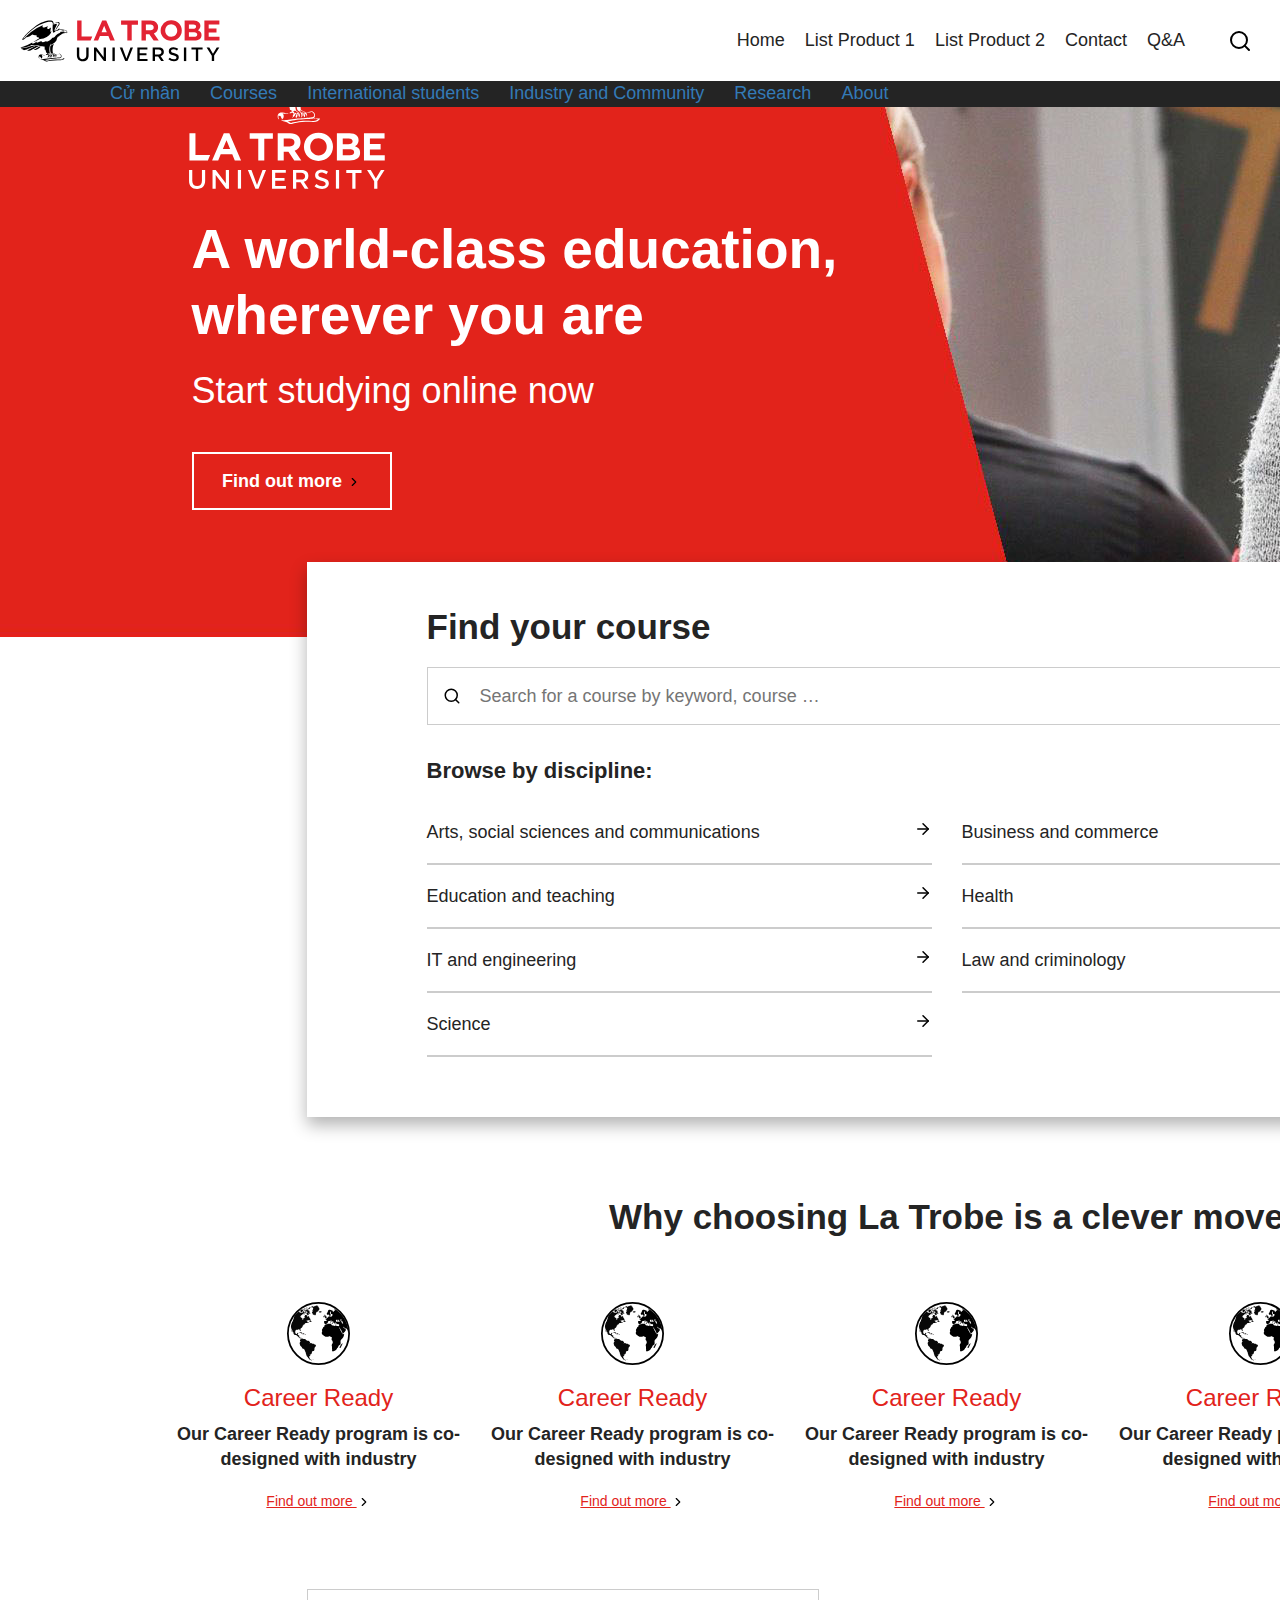
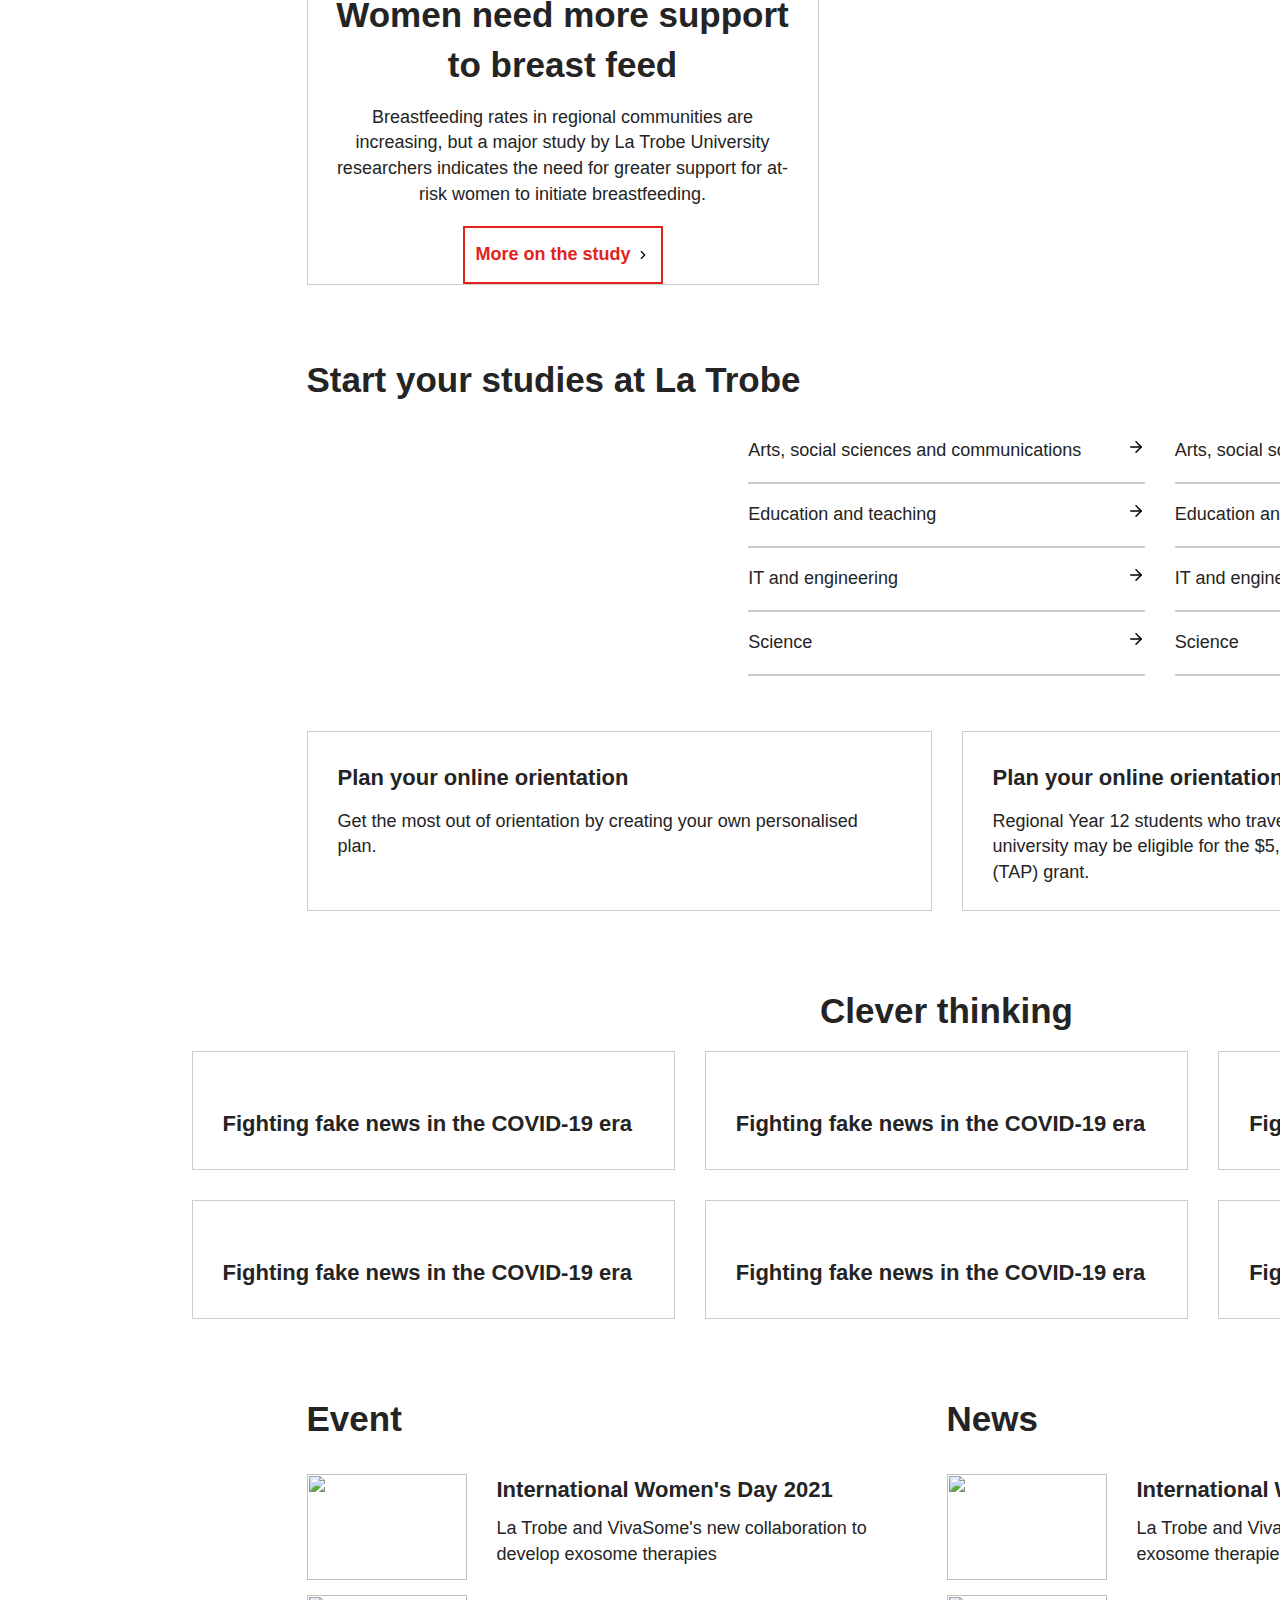
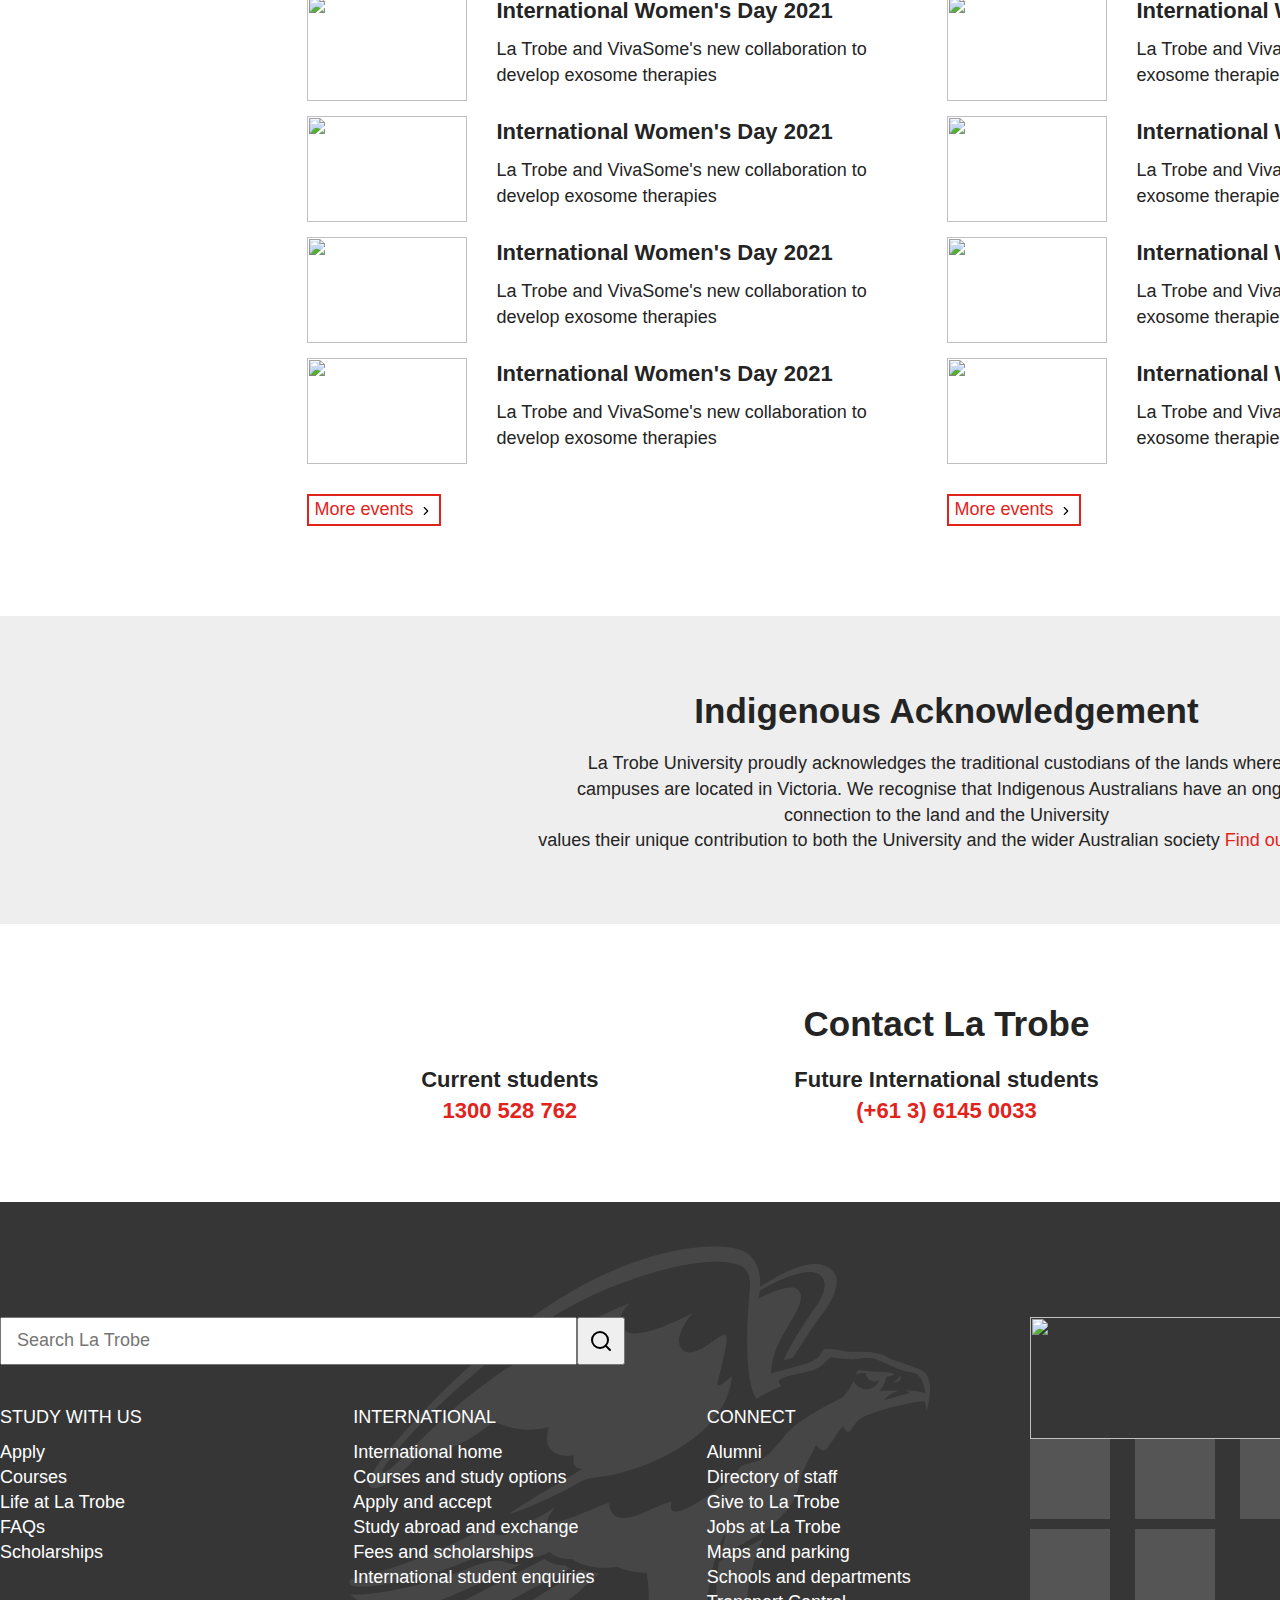
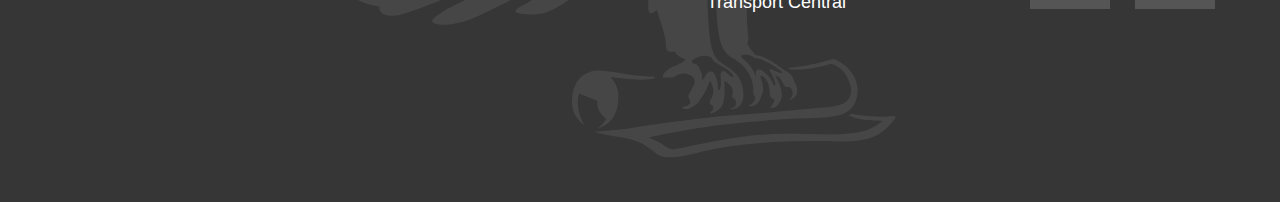
==== html/index.html @ ba343915 "top menu" ====
<!doctype html>
<html class="no-js" lang="">

<head>
  <meta charset="utf-8">
  <meta http-equiv="X-UA-Compatible" content="IE=edge,chrome=1">
  <title></title>
  <meta name="description" content="">
  <meta name="viewport" content="width=device-width, initial-scale=1">
  <link href="https://fonts.googleapis.com/css2?family=Open+Sans:wght@300;400;600;700;800&display=swap"
    rel="stylesheet">
  <link rel="stylesheet" href="https://maxcdn.bootstrapcdn.com/bootstrap/3.4.1/css/bootstrap.min.css">

  <link rel="stylesheet" href="home/home.css">

  <script src="js/vendor/modernizr-2.8.3-respond-1.4.2.min.js"></script>
</head>

<body>
    <header>
        <section id="header">
          <div class="menu-top">
            <div class="wrap-logo-menu-top">
              <img src="imgs/img-logo-top.svg" alt="" width="240" height="81">
            </div>
            
            <div class="wrap-menu-top">
              <ul>
                <li><a href="">Home</a></li>
                <li><a href="">List Product 1</a></li>
                <li><a href="">List Product 2</a></li>
                <li><a href="">Contact</a></li>
                <li><a href="">Q&A</a></li>
              </ul>
  
              <div class="wrap-search-menu-top">
                <Button><img src="imgs/icon-search.svg" alt=""></Button>
              </div>
            </div>
          </div>

          <div class="container-fluid">
            <ul class="menu">
              <li><a href="">Cử nhân</a>
                 <ul class="sub">
                  <li><a href="">Chương trình</a>
                    <ul class="sub" style="display: block;">
                      <li style="float: initial;"><a href="">Post1</a></li>
                      <li style="float: initial;"><a href="">Post2</a></li>
                      <li style="float: initial;"><a href="">Post3</a></li>
                    </ul>
                  </li>
                  <li><a href="">Nguyên cứu</a>
                    <ul class="sub" style="display: block;">
                      <li style="float: initial;"><a href="">Post1</a></li>
                      <li style="float: initial;"><a href="">Post2</a></li>
                      <li style="float: initial;"><a href="">Post3</a></li>
                    </ul>

                  </li>
                  <li><a href="">Cơ sở vật chất</a>
                    <ul class="sub" style="display: block;">
                      <li style="float: initial;"><a href="">Post1</a></li>
                      <li style="float: initial;"><a href="">Post2</a></li>
                      <li style="float: initial;"><a href="">Post3</a></li>
                    </ul>
                  </li>
                  <li><a href="">Học bổng LA TROBE</a>
                    <ul class="sub" style="display: block;">
                      <li style="float: initial;"><a href="">Post1</a></li>
                      <li style="float: initial;"><a href="">Post2</a></li>
                      <li style="float: initial;"><a href="">Post3</a></li>
                    </ul>
                  </li>
                </ul> 
               
              </li>
              <li><a href="">Courses</a></li>
              <li><a href="">International students</a></li>
              <li><a href="">Industry and Community</a></li>
              <li><a href="">Research</a></li>
              <li><a href="">About</a></li>
            </ul>
          </div>
        </section>
        
    </header>

    <div id="main">
        <section id="banner-home">
          <div class="wrap-banner">
            <img src="imgs/img-banner.jpg" alt="">

            <div class="wrap-content-banner">

              <div class="icon">
                <img src="imgs/icon-logo.svg" alt="" width="250" height="186">
              </div>

              <div class="text-big">
                  A world-class education, <br>wherever you are
              </div>

              <div class="text-small">
                  Start studying online now
              </div>
              <div class="button-common button-banner">
                <button>Find out more <img src="imgs/icon-chevron-right.svg" alt="" width="14" height="14"></button>
              </div>

            </div>
          </div>
        </section>

        <section id="find">
          <div class="wrap-find">
            <div class="content-find">
              <div class="title-common">
                Find your course
              </div>
              
              <div class="wrap-search-find">
                <div class="icon-search-find">
                  <img src="imgs/icon-search.svg" alt="" width="18" height="18">
                </div>
              
                <div class="text-search-find">
                  <input type="text" placeholder="Search for a course by keyword, course …">
                </div>
              
                <div class="button-search-find">
                  <button>Search</button>
                </div>

              </div>
            </div>
            
            <div class="wrap-browse">
              <div class="title-browse title-grid-post-common">Browse by discipline:</div>
              <div class="list-left-browse">
                <ul class="wrap-list-left">
                  <li><a href="" class="description-grid-post-common">Arts, social sciences and communications <img src="imgs/icon-arrow-right.svg" alt="" width="18" height="18"></a></li>
                  <li><a href="" class="description-grid-post-common">Education and teaching <img src="imgs/icon-arrow-right.svg" alt="" width="18" height="18"></a></li>
                  <li><a href="" class="description-grid-post-common">IT and engineering <img src="imgs/icon-arrow-right.svg" alt="" width="18" height="18"></a></li>
                  <li><a href="" class="description-grid-post-common">Science <img src="imgs/icon-arrow-right.svg" alt="" width="18" height="18"></a></li>
                </ul>
              </div>

              <div class="list-right-browse">
                <ul class="wrap-list-right">
                  <li><a href="" class="description-grid-post-common">Business and commerce <img src="imgs/icon-arrow-right.svg" alt="" width="18" height="18"></a></li>
                  <li><a href="" class="description-grid-post-common">Health <img src="imgs/icon-arrow-right.svg" alt="" width="18" height="18"></a></li>
                  <li><a href="" class="description-grid-post-common">Law and criminology <img src="imgs/icon-arrow-right.svg" alt="" width="18" height="18"></a></li>
                </ul>
              </div>
            </div>
          </div>
        </section>

        <section id="partner">
          <div class="title-common title-partner">
              Why choosing La Trobe is a clever move
          </div>

          <div class="content-partner">
            <ul class="wrap-partner">
              <li>
                <div class="item-logo-partner">
                  <img src="imgs/img-logo-partner.svg" alt="">
                </div>

                <div class="item-title-partner">
                   <h3>Career Ready</h3>
                </div>

                <div class="item-discription-partner ">
                  Our Career Ready program is co-designed with industry
                </div>

                <div class="item-find-more-partner">
                  <a href="">Find out more <img src="imgs/icon-chevron-right.svg" alt="" width="14" height="14"></a> 
                </div>
              </li>

              <li>
                <div class="item-logo-partner">
                  <img src="imgs/img-logo-partner.svg" alt="">
                </div>

                <div class="item-title-partner">
                   <h3>Career Ready</h3>
                </div>

                <div class="item-discription-partner">
                  Our Career Ready program is co-designed with industry
                </div>

                <div class="item-find-more-partner">
                  <a href="">Find out more <img src="imgs/icon-chevron-right.svg" alt="" width="14" height="14"></a> 
                </div>
              </li>

              <li>
                <div class="item-logo-partner">
                  <img src="imgs/img-logo-partner.svg" alt="">
                </div>

                <div class="item-title-partner">
                   <h3>Career Ready</h3>
                </div>

                <div class="item-discription-partner">
                  Our Career Ready program is co-designed with industry
                </div>

                <div class="item-find-more-partner">
                  <a href="">Find out more <img src="imgs/icon-chevron-right.svg" alt="" width="14" height="14"></a> 
                </div>
              </li>

              <li>
                <div class="item-logo-partner">
                  <img src="imgs/img-logo-partner.svg" alt="">
                </div>

                <div class="item-title-partner">
                   <h3>Career Ready</h3>
                </div>

                <div class="item-discription-partner">
                  Our Career Ready program is co-designed with industry
                </div>

                <div class="item-find-more-partner">
                  <a href="">Find out more <img src="imgs/icon-chevron-right.svg" alt="" width="14" height="14"></a> 
                </div>
              </li>

              <li>
                <div class="item-logo-partner">
                  <img src="imgs/img-logo-partner.svg" alt="">
                </div>

                <div class="item-title-partner">
                   <h3>Career Ready</h3>
                </div>

                <div class="item-discription-partner">
                  Our Career Ready program is co-designed with industry
                </div>

                <div class="item-find-more-partner">
                  <a href="">Find out more <img src="imgs/icon-chevron-right.svg" alt="" width="14" height="14"></a> 
                </div>
              </li>
            </ul>
          </div>
        </section>

        <section id="women">
          <div class="wrap-women">

            <div class="wrap-left-women">
                <div class="content-women">
                  <div class="title-common title-women">Women need more support to breast feed</div>
                  <div class="description-women">
                    Breastfeeding rates in regional communities are increasing, but a major study by La Trobe University researchers
                    indicates the need for greater support for at-risk women to initiate breastfeeding.
                  </div>
                  <div class="button-common more-women">
                    <button>More on the study <img src="imgs/icon-chevron-right.svg" alt="" width="14" height="14"></button>
                  </div>
                </div>
            </div>

           
            <div class="wrap-right-women">
              <img src="imgs/img-medium.jpg" alt="">
            </div>
          </div>
        </section>

        <section id="start">
          <div class="top-start">
            <div class="title-common">Start your studies at La Trobe</div>
            <ul class="wrap-start">
              <li class="item-start">
                <div class="wrap-left-start">
                  <img src="imgs/img-460.jpg" alt="">
                </div>
              </li>
              <li class="item-start">

                <ul class="wrap-list-left">
                  <li><a href="" class="description-grid-post-common">Arts, social sciences and communications <img src="imgs/icon-arrow-right.svg" alt="" width="18" height="18"></a></li>
                  <li><a href="" class="description-grid-post-common">Education and teaching <img src="imgs/icon-arrow-right.svg" alt="" width="18" height="18"></a></li>
                  <li><a href="" class="description-grid-post-common">IT and engineering <img src="imgs/icon-arrow-right.svg" alt="" width="18" height="18"></a></li>
                  <li><a href="" class="description-grid-post-common">Science <img src="imgs/icon-arrow-right.svg" alt="" width="18" height="18"></a></li>
                </ul>
                  
              </li>
              <li class="item-start">
                <ul class="wrap-list-right">
                  <li><a href="" class="description-grid-post-common">Arts, social sciences and communications <img src="imgs/icon-arrow-right.svg" alt="" width="18" height="18"></a></li>
                  <li><a href="" class="description-grid-post-common">Education and teaching <img src="imgs/icon-arrow-right.svg" alt="" width="18" height="18"></a></li>
                  <li><a href="" class="description-grid-post-common">IT and engineering <img src="imgs/icon-arrow-right.svg" alt="" width="18" height="18"></a></li>
                  <li><a href="" class="description-grid-post-common">Science <img src="imgs/icon-arrow-right.svg" alt="" width="18" height="18"></a></li>
                </ul>
              </li>
            </ul>
          </div>

          <div class="bottom-start">
            <div class="wrap-item-left-start">
              <a href="">
                <div class="img-left-bottom-start">
                  <img src="imgs/img-preview.jpg" alt="">
                </div>

                <div class="content-item-bottom-start">
                  <div class="title-grid-post-common title-item-bottom-start">
                    Plan your online orientation
                  </div>
  
                  <div class="description-grid-post-common">
                    Get the most out of orientation by creating your own personalised plan.
                  </div>
                </div>
              </a>
            </div>

            <div class="wrap-item-right-start">
              <a href="">
                <div class="img-left-bottom-start">
                  <img src="imgs/img-preview.jpg" alt="">
                </div>

                <div class="content-item-bottom-start">
                  <div class="title-grid-post-common title-item-bottom-start">
                    Plan your online orientation
                  </div>
  
                  <div class="description-grid-post-common">
                    Regional Year 12 students who travel more than 90 minutes to get to university may be eligible for the $5,000 Tertiary Access Payment (TAP) grant.
                  </div>
                </div>
              </a>
            </div>
          </div>
        </section>

        <section id="clever">
          <div class="title-common title-clever">Clever thinking</div>
          <div class="wrap-list-clever">
            <ul class="row wrap-clever">
              <div class="col-md-4 item-clever">
                <a href="">
                  <div class="wrap-item-clever">
                    <div class="item-image-clever">
                      <img src="imgs/img-clever.jpg" alt="">
                    </div>
                    <div class="title-grid-post-common item-title-clever">Fighting fake news in the COVID-19 era</div>
                  </div>
                </a>
              </div>
  
              <div class="col-md-4 item-clever">
                <a href="">
                  <div class="wrap-item-clever">
                    <div class="item-image-clever">
                      <img src="imgs/img-clever.jpg" alt="">
                    </div>
                    <div class="title-grid-post-common item-title-clever">Fighting fake news in the COVID-19 era</div>
                  </div>
                </a>
              </div>    
  
              <div class="col-md-4 item-clever">
                <a href="">
                  <div class="wrap-item-clever">
                    <div class="item-image-clever">
                      <img src="imgs/img-clever.jpg" alt="">
                    </div>
                    <div class="title-grid-post-common item-title-clever">Fighting fake news in the COVID-19 era</div>
                  </div>
                </a>
              </div>

              <div class="col-md-4 item-clever">
                <a href="">
                  <div class="wrap-item-clever">
                    <div class="item-image-clever">
                      <img src="imgs/img-clever.jpg" alt="">
                    </div>
                    <div class="title-grid-post-common item-title-clever">Fighting fake news in the COVID-19 era</div>
                  </div>
                </a>
              </div>    

              <div class="col-md-4 item-clever">
                <a href="">
                  <div class="wrap-item-clever">
                    <div class="item-image-clever">
                      <img src="imgs/img-clever.jpg" alt="">
                    </div>
                    <div class="title-grid-post-common item-title-clever">Fighting fake news in the COVID-19 era</div>
                  </div>
                </a>
              </div>    

              <div class="col-md-4 item-clever">
                <a href="">
                  <div class="wrap-item-clever">
                    <div class="item-image-clever">
                      <img src="imgs/img-clever.jpg" alt="">
                    </div>
                    <div class="title-grid-post-common item-title-clever">Fighting fake news in the COVID-19 era</div>
                  </div>
                </a>
              </div>    
            </ul>
          </div>
        </section>

        <section id="event">
          <div class="event">
            <div class="title-event title-common">Event</div>
            <ul class="wrap-list-event">
              <li>
                <div class="item-img-event">
                  <img src="imgs/img-event.jpg" alt="" width="160" height="106">
                </div>

                <div class="item-content-event">
                  <div class="item-title-event title-grid-post-common"><a href="">International Women's Day 2021</a></div>
                  <div class="item-description-event description-grid-post-common">La Trobe and VivaSome's new collaboration to develop exosome therapies</div>
                </div>
              </li>

              <li>
                <div class="item-img-event">
                  <img src="imgs/img-event.jpg" alt="" width="160" height="106">
                </div>

                <div class="item-content-event">
                  <div class="item-title-event title-grid-post-common"><a href="">International Women's Day 2021</a></div>
                  <div class="item-description-event description-grid-post-common">La Trobe and VivaSome's new collaboration to develop exosome therapies</div>
                </div>
              </li>

              <li>
                <div class="item-img-event">
                  <img src="imgs/img-event.jpg" alt="" width="160" height="106">
                </div>

                <div class="item-content-event">
                  <div class="item-title-event title-grid-post-common"><a href="">International Women's Day 2021</a></div>
                  <div class="item-description-event description-grid-post-common">La Trobe and VivaSome's new collaboration to develop exosome therapies</div>
                </div>
              </li>

              <li>
                <div class="item-img-event">
                  <img src="imgs/img-event.jpg" alt="" width="160" height="106">
                </div>

                <div class="item-content-event">
                  <div class="item-title-event title-grid-post-common"><a href="">International Women's Day 2021</a></div>
                  <div class="item-description-event description-grid-post-common">La Trobe and VivaSome's new collaboration to develop exosome therapies</div>
                </div>
              </li>

              <li>
                <div class="item-img-event">
                  <img src="imgs/img-event.jpg" alt="" width="160" height="106">
                </div>

                <div class="item-content-event">
                  <div class="item-title-event title-grid-post-common"><a href="">International Women's Day 2021</a></div>
                  <div class="item-description-event description-grid-post-common">La Trobe and VivaSome's new collaboration to develop exosome therapies</div>
                </div>
              </li>
              

              <li>
                <div class="wrap-button-event">
                  <button>More events <img src="imgs/icon-chevron-right.svg" alt="" width="14" height="14"></button>
                </div>
              </li>

            </ul>
          </div>

          <div class="new">
            <div class="title-event title-common">News</div>
            <ul class="wrap-list-event">
              <li>
                <div class="item-img-event">
                  <img src="imgs/img-event.jpg" alt="" width="160" height="106">
                </div>

                <div class="item-content-event">
                  <div class="item-title-event title-grid-post-common"><a href="">International Women's Day 2021</a></div>
                  <div class="item-description-event description-grid-post-common">La Trobe and VivaSome's new collaboration to develop exosome therapies</div>
                </div>
              </li>

              <li>
                <div class="item-img-event">
                  <img src="imgs/img-event.jpg" alt="" width="160" height="106">
                </div>

                <div class="item-content-event">
                  <div class="item-title-event title-grid-post-common"><a href="">International Women's Day 2021</a></div>
                  <div class="item-description-event description-grid-post-common">La Trobe and VivaSome's new collaboration to develop exosome therapies</div>
                </div>
              </li>

              <li>
                <div class="item-img-event">
                  <img src="imgs/img-event.jpg" alt="" width="160" height="106">
                </div>

                <div class="item-content-event">
                  <div class="item-title-event title-grid-post-common"><a href="">International Women's Day 2021</a></div>
                  <div class="item-description-event description-grid-post-common">La Trobe and VivaSome's new collaboration to develop exosome therapies</div>
                </div>
              </li>

              <li>
                <div class="item-img-event">
                  <img src="imgs/img-event.jpg" alt="" width="160" height="106">
                </div>

                <div class="item-content-event">
                  <div class="item-title-event title-grid-post-common"><a href="">International Women's Day 2021</a></div>
                  <div class="item-description-event description-grid-post-common">La Trobe and VivaSome's new collaboration to develop exosome therapies</div>
                </div>
              </li>

              <li>
                <div class="item-img-event">
                  <img src="imgs/img-event.jpg" alt="" width="160" height="106">
                </div>

                <div class="item-content-event">
                  <div class="item-title-event title-grid-post-common"><a href="">International Women's Day 2021</a></div>
                  <div class="item-description-event description-grid-post-common">La Trobe and VivaSome's new collaboration to develop exosome therapies</div>
                </div>
              </li>
              

              <li>
                <div class="wrap-button-event">
                  <button>More events <img src="imgs/icon-chevron-right.svg" alt="" width="14" height="14"></button>
                </div>
              </li>
            </ul>
          </div>
        </section>

        <section id="indigenous">
          <div class="wrap-indigenous">
            <div class="title-indigenous title-common">Indigenous Acknowledgement</div>
            <div class="description-indigenous description-grid-post-common ">La Trobe University proudly acknowledges the traditional custodians of the lands where its <br> campuses are located in Victoria. 
              We recognise that Indigenous Australians have an ongoing <br> connection to the land and the University <br> values their unique contribution to both the University and the wider Australian society
              <a href="">Find out more <img src="imgs/icon-chevron-right.svg" alt="" width="14" height="14"></a>
            </div>
          </div>
        </section>

        <section id="contact">
          <div class="wrap-contact">
            <div class="title-contact title-common">Contact La Trobe</div>
            <div class="row wrap-number-contact">
              <div class="col-md-4 item-wrap-number-contact">
                <div class="wrap-item-number-contact">
                  <div class="item-title-number-contact title-grid-post-common">Current students</div>
                  <div class="item-number-number-contact title-grid-post-common">1300 528 762</div>
                </div>
              </div>

              <div class="col-md-4 item-wrap-number-contact">
                <div class="wrap-item-number-contact">
                  <div class="item-title-number-contact title-grid-post-common">Future International students</div>
                  <div class="item-number-number-contact title-grid-post-common">(+61 3) 6145 0033</div>
                </div>
              </div>

              <div class="col-md-4 item-wrap-number-contact">
                <div class="wrap-item-number-contact">
                  <div class="item-title-number-contact title-grid-post-common">Future students</div>
                  <div class="item-number-number-contact title-grid-post-common">1300 135 045</div>
                </div>
              </div>
            </div>
          </div>
        </section>
    </div>

    <footer>
      <div class="bg-footer">
        <img src="imgs/img-eagle-footer.svg" alt="">
      </div>
      <div class="wrap-footer">
        <div class="wrap-left-footer">
          <div class="content-search-footer">
            <input type="text" placeholder="Search La Trobe">
            <button><img src="imgs/icon-search.svg" alt=""></button>
          </div>
          <div class="wrap-info-footer">
            <div class="row">
              <div class="col-md-4">
                <div class="title-footer">STUDY WITH US</div>
                Apply<br>
                Courses<br>
                Life at La Trobe<br>
                FAQs<br>
                Scholarships<br>
                
              </div>
              <div class="col-md-4">
                <div class="title-footer">INTERNATIONAL</div>
                International home<br>
                Courses and study options<br>
                Apply and accept<br>
                Study abroad and exchange<br>
                Fees and scholarships<br>
                International student enquiries<br>
              </div>
              <div class="col-md-4">
                <div class="title-footer">CONNECT</div>
                Alumni<br>
                Directory of staff<br>
                Give to La Trobe<br>
                Jobs at La Trobe<br>
                Maps and parking<br>
                Schools and departments<br>
                Transport Central<br>
              </div>
            </div>
          </div>
        </div>
        <div class="wrap-right-footer row">
          <div class="col-md-12">
            <div class="wrap-logo-footer">
              <img src="imgs/logo-white-footer.svg" alt="" width="361" height="122">
            </div>
            <div class="list-socialnetwork-footer">

              <div class="item-socilnetwork">
                <div class="wrap-img-footer">
                  <a href=""><img src="imgs/icon-facebook.png" alt=""></a>
                </div>
              </div>
              <div class="item-socilnetwork">
                <div class="wrap-img-footer">
                  <a href=""><img src="imgs/icon-instagram.png" alt=""></a>
                </div>
              </div>
              <div class="item-socilnetwork">
                <div class="wrap-img-footer">
                  <a href=""><img src="imgs/icon-twitter.png" alt=""></a>
                </div>
              </div>
              <div class="item-socilnetwork">
                <div class="wrap-img-footer">
                  <a href=""><img src="imgs/icon-facebook.png" alt=""></a>
                </div>
              </div>
              <div class="item-socilnetwork">
                <div class="wrap-img-footer">
                  <a href=""><img src="imgs/icon-instagram.png" alt=""></a>
                </div>
              </div>
              <div class="item-socilnetwork">
                <div class="wrap-img-footer">
                  <a href=""><img src="imgs/icon-twitter.png" alt=""></a>
                </div>
              </div>
               
            </div>
          </div>
        </div>
      </div>
    </footer>
    <script src="https://ajax.googleapis.com/ajax/libs/jquery/3.5.1/jquery.min.js"></script>
    <script src="https://maxcdn.bootstrapcdn.com/bootstrap/3.4.1/js/bootstrap.min.js"></script>
</body>

</html>
---- html/home/home.css ----
ul, li, a {
    padding: 0;
    margin: 0;
}

body {
    color: #242424;
    font-size: 18px;
}

.title-common {
    font-size: 35px;
    color: rgb(36, 36, 36);
    font-weight: bold;
    padding-bottom: 15px;
}

.button-common button {
    width: 200px;
    height: 58px;
    font-size: 18px;
    background: transparent;
    font-weight: 600;
}

.title-grid-post-common {
    font-size: 22px;
    color: rgb(36, 36, 36);
    font-weight: 600;
}

.description-grid-post-common {
    color: rgb(36, 36, 36);
    text-decoration: none;
}
/* ========== Header ========== */
#header {
    background-color: #242424;
    position: fixed;
    top: 0;
    z-index: 1;
    width: 100%;
}

.menu-top {
    background-color: #fff;
    display: flex;
    align-items: center;
	justify-content: space-between;
}

.wrap-menu-top {
    display: flex;
}

.wrap-menu-top ul{
    display: flex;
    align-items: center;
}

.wrap-menu-top ul li {
    margin-left: 20px;
}

.wrap-menu-top ul li a {
    color: rgb(36, 36, 36);
    text-decoration: none;
}

.wrap-menu-top ul li:hover a {
    color: rgb(226, 35, 27);
}

.wrap-search-menu-top {
    margin-left: 15px;
}

.wrap-search-menu-top button {
    height: 80px;
    width: 80px;
    background-color: transparent;
    border: none;
}






.menu {
    display: flex;
    padding: 0 80px;
}

.menu li {
    /* display: inline-flex;
    flex: 1 0 auto; */
    /* align-items: center;
    list-style: none;
    font-size: 16px;
    font-weight: 500;
    height: 48px; */

    padding: 0 15px;
}

.menu li a {
    display: block;
    /* color: #fff; */
    text-decoration: none;
}

.sub {
    position: absolute;
    display: none;
}

.menu li:hover .sub {
    display: block;
}

.sub li {
    float: left;
    padding: 5px 10px;
}

li {
    list-style: none;
}

li a {
    /* color: #fff; */
    text-decoration: none;
}



/* ============================================================== Body =========================================================== */
#main {
    display: inline-block;
}

/* Section Banner */
.wrap-banner {
    position: relative;
}

.wrap-content-banner {
    padding: 30px 0;
    width: 1570px;
    margin: auto;
    position: absolute;
    color: #fff;
    top: 0;
    left: 0; 
    right: 0;
}

.text-big {
    margin-left: 30px;
    padding-bottom: 17px;
    font-weight: 700;
    font-size: 55px;
    line-height: 1.2;
    
}

.text-small {
    margin-left: 30px;
    padding-bottom: 36px;
    font-size: 36px;
}

.button-banner button {
    margin-left: 30px;
    border: 2px solid #fff;
}

.button-banner button:hover {
    transform: translateY(-4px);
    box-shadow: 0px 8px 16px rgb(0 0 0 / 30%);
}

/* Section find */
#find {
    width: 1280px;
    margin: auto;
}

.wrap-find {
    position: relative;
    padding: 40px 120px;
    display: grid;
    background-color: #fff;
    top: -75px;
    box-shadow: 0px 8px 16px rgb(0 0 0 / 30%);
}

.wrap-search-find {
    display: flex;
    border: 1px solid rgb(204, 204, 204);
    background-color: #fff;
    height: 58px;
    align-items: center;
    margin-bottom: 30px;
}

.icon-search-find {
    padding-left: 15px;
    padding-right: 15px;
}

.text-search-find {
    width: 90%;
}

.text-search-find input {
    border-color: transparent;
    height: 55px;
    width: 100%;
    border-radius: 0;
}

.button-search-find {
    width: 100px;
    height: 100%;
    float: right;
}

.button-search-find button:hover {
    transform: translateY(-4px);
    box-shadow: 0px 8px 16px rgb(0 0 0 / 30%);
}

.button-search-find button {
    background-color: rgb(226, 35, 27);
    color: #fff;
    border-color: transparent;
    width: 100%;
    height: 100%;
}

.wrap-browse {
    padding-bottom: 20px;
}

.title-browse {
    padding-bottom: 15px;
}

.wrap-list-left,
.wrap-list-right {
    display: grid;
}

.wrap-list-left li,
.wrap-list-right li {
    border-bottom: 2px solid rgb(204, 204, 204);
    width: 100%;
    height: 64px;
    list-style: none;    
    display: inline-grid;
    align-items: center;
}

.wrap-list-left li:hover,
.wrap-list-right li:hover {
    border-bottom: 2px solid #e2231b;
}

.wrap-list-left li:hover a,
.wrap-list-right li:hover a {
    color: #e2231b;
}

.wrap-list-left li a,
.wrap-list-right li a {
    text-decoration: none;
}

.wrap-list-left li a img,
.wrap-list-right li a img {
    float: right;
}

.list-left-browse {
    float: left;
    width: 50%;
    padding-right: 15px;
}

.list-right-browse {
    float: right;
    width: 50%;
    padding-left: 15px;
}

/* section partner*/
#partner {
    width: 1570px;
    margin: auto;
    padding-bottom: 75px;
}

.title-partner {
    text-align: center;
    padding-bottom: 60px;
}

.wrap-partner {
    display: flex;
}

.wrap-partner li {
    list-style: none;
    width: 24%;
    text-align: center;

}

.item-title-partner h3 {
    color: #e2231b;
}

.item-discription-partner {
    color: rgb(36, 36, 36);
    font-weight: 550;
    padding-bottom: 15px;
}

.item-find-more-partner a {
    font-size: 14px;
    color: rgb(226, 35, 27);
    text-decoration: underline;
}

/* section women*/
#women {
    width: 1280px;
    margin: auto;
    padding-bottom: 70px;
}

.wrap-women {
    display: flex;
}

.wrap-left-women {
    width: 40%;
    border: 1px solid rgb(204, 204, 204);
    padding: 0 25px;
    display: flex;
    align-items: center;
}

.wrap-right-women {
    width: 60%;
}

.title-women {
    text-align: center;
}

.description-women {
    font-size: 18px;
    color: gb(36, 36, 36);
    text-align: center;
    padding-bottom: 18px;
}

.more-women {
    text-align: center;
}
.more-women button{
    border: 2px solid rgb(226, 35, 27);
    color: rgb(226, 35, 27);
}

.more-women button:hover {
    transform: translateY(-4px);
    box-shadow: 0px 8px 16px rgb(0 0 0 / 30%);
}

.wrap-right-women img {
    width: 100%;
    height: auto;
}

/* section start */
#start {
    width: 1280px;
    margin: auto;
    padding-bottom: 75px;
}

.top-start {
    padding-bottom: 30px;
}

.wrap-start {
    display: flex;
}

.wrap-start .item-start {
    list-style: none;
    width: 30%;
    flex: 1 0 auto;
    padding: 0 15px;
}

.wrap-start .item-start:first-child {
    padding-left: 0;
}

.wrap-start .item-start:last-child {
    padding-right: 0;
}

.wrap-left-start img {
    width: 100%;
}

.bottom-start {
    display: flex;
}

.wrap-item-left-start {
    width: 50%;
    margin-right: 15px;
}

.wrap-item-right-start {
    width: 50%;
    margin-left: 15px;
}


.wrap-item-left-start:hover {
    transform: translateY(-4px);
    cursor: pointer;
    box-shadow: 0px 8px 16px rgb(0 0 0 / 30%);
}

.wrap-item-right-start:hover {
    transform: translateY(-4px);
    cursor: pointer;
    box-shadow: 0px 8px 16px rgb(0 0 0 / 30%);
}

.wrap-item-left-start a,
.wrap-item-right-start a {
    text-decoration: none;
}

.wrap-item-left-start a:hover .title-item-bottom-start,
.wrap-item-right-start a:hover .title-item-bottom-start{
    color: rgb(226, 35, 27);
}




.img-left-bottom-start img,
.img-right-bottom-start img {
    width: 100%;
}

.title-item-bottom-start {
    padding-bottom: 15px;
}

.content-item-bottom-start {
    padding: 30px;
    border: 1px solid rgb(204, 204, 204);
    height: 180px;
}

/* section clever */
#clever {
    width: 1510px;
    margin: auto;
    padding-bottom: 45px;
}

.title-clever {
    text-align: center;
}

.wrap-clever .item-clever{
    margin-bottom: 30px;
}

.wrap-list-clever .wrap-clever .item-clever:hover .item-title-clever{
    color: rgb(226, 35, 27);
}

.wrap-list-clever .wrap-clever .item-clever a {
    text-decoration: none;
}

.wrap-item-clever {
    border: 1px solid rgb(204, 204, 204);
}

.wrap-item-clever:hover {
    transform: translateY(-4px);
    cursor: pointer;
    box-shadow: 0px 8px 16px rgb(0 0 0 / 30%);
}

.item-image-clever img {
    width: 100%;
}

.item-title-clever {
    padding: 30px;
}

/* section event & news */
#event {
    width: 1280px;
    margin: auto;
    padding-bottom: 75px;
    display: flex;
}

.title-event {
    padding-bottom: 30px;
}

.event {
    width: 50%;
    padding-right: 20px;
    flex: 1 0 auto;
}

.news {
    width: 50%;
    flex: 1 0 auto;
}

.item-content-event {
    padding-left: 30px;
}

.wrap-list-event li {
    list-style: none;
    display: flex;
    margin-bottom: 15px;
}

.item-title-event
{
    padding-bottom: 10px;
}

.item-title-event a {
    text-decoration: none;
    color: rgb(36, 36, 36);
}

.item-title-event:hover a {
    color: rgb(226, 35, 27);
}

.wrap-button-event {
    padding-top: 15px;
}

.wrap-button-event button {
    border: 2px solid rgb(226, 35, 27);
    color: rgb(226, 35, 27);
    background-color: transparent;
}

.wrap-button-event button:hover {
    transform: translateY(-4px);
    box-shadow: 0px 8px 16px rgb(0 0 0 / 30%);
}

/* section indigenous */
#indigenous {
    padding-bottom: 75px;
}

.wrap-indigenous {
    background-color: #eee;
    text-align: center;
    padding: 70px;
}

.description-indigenous a {
    color: rgb(226, 35, 27);
}

/* section contact */
#contact {
    width: 1280px;
    margin: auto;
    padding-bottom: 75px;
}

.title-contact {
    text-align: center;
}

.item-number-number-contact {
    color: rgb(226, 35, 27);
}

.wrap-number-contact .item-wrap-number-contact {
    text-align: center;
}

/* ============================================================== footer ========================================================= */
footer {
    background-color: #363636;
    position: relative;

}

.bg-footer {
    text-align: center;
    opacity: .08;
    width: 80%;
    z-index: -1;
   margin: 0 auto;
}

.wrap-footer {
    display: flex;
    width: 1450px;
    margin: auto;
    padding: 115px 0;
    position: absolute;
    top: 0;
    left: 0;
    right: 0;
}

.content-search-footer {
    display: flex;
    width: 70%;
    padding-bottom: 40px;
}

.content-search-footer input {
    width: 80%;
    height: 48px;
    padding: 15px;
}

.content-search-footer button {
    width: 48px;
}

.content-search-footer button:hover {
    transform: translateY(-4px);
    box-shadow: 0px 8px 16px rgb(0 0 0 / 30%);
}

.wrap-left-footer {
    width: 70%;
    flex: 1 0 auto;
}

.wrap-right-footer {
    width: 30%;
    flex: 1 0 auto;
}

.wrap-info-footer {
    color: #fff;
}

.title-footer {
    padding-bottom: 10px;
}

.wrap-info-footer .col-md-4 {
    line-height: 25px;
}

.list-socialnetwork-footer {
    width: 100%;
    display: grid;
    grid-template-columns: 25% auto auto auto;
}

.item-socilnetwork {
    background-color: #555;
    margin-bottom: 10px;
    height: 80px;
    width: 80px;
    display: flex;
}

.item-socilnetwork:hover {
    background-color: rgb(226, 35, 27);
}

.wrap-img-footer {
    display: inline-flex;
    width: 100%;
    justify-content: center;
    align-items: center;
}
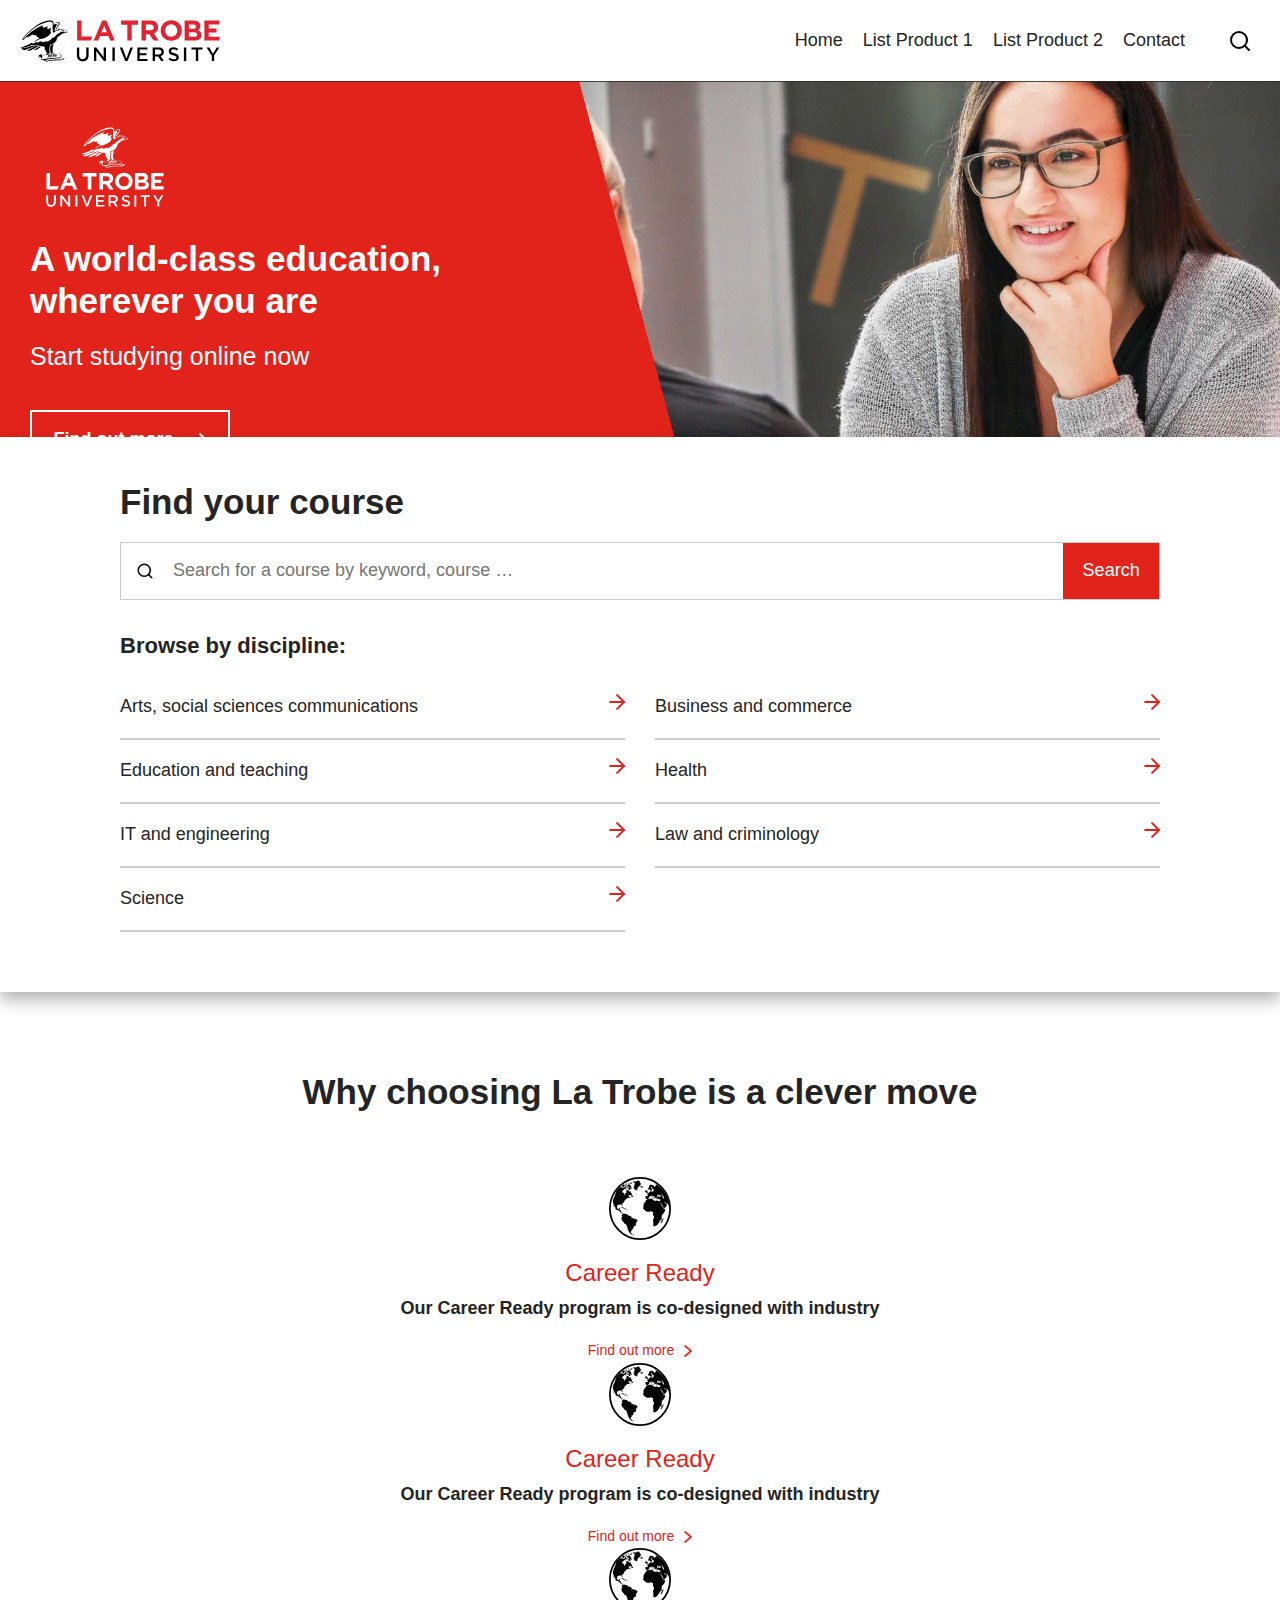
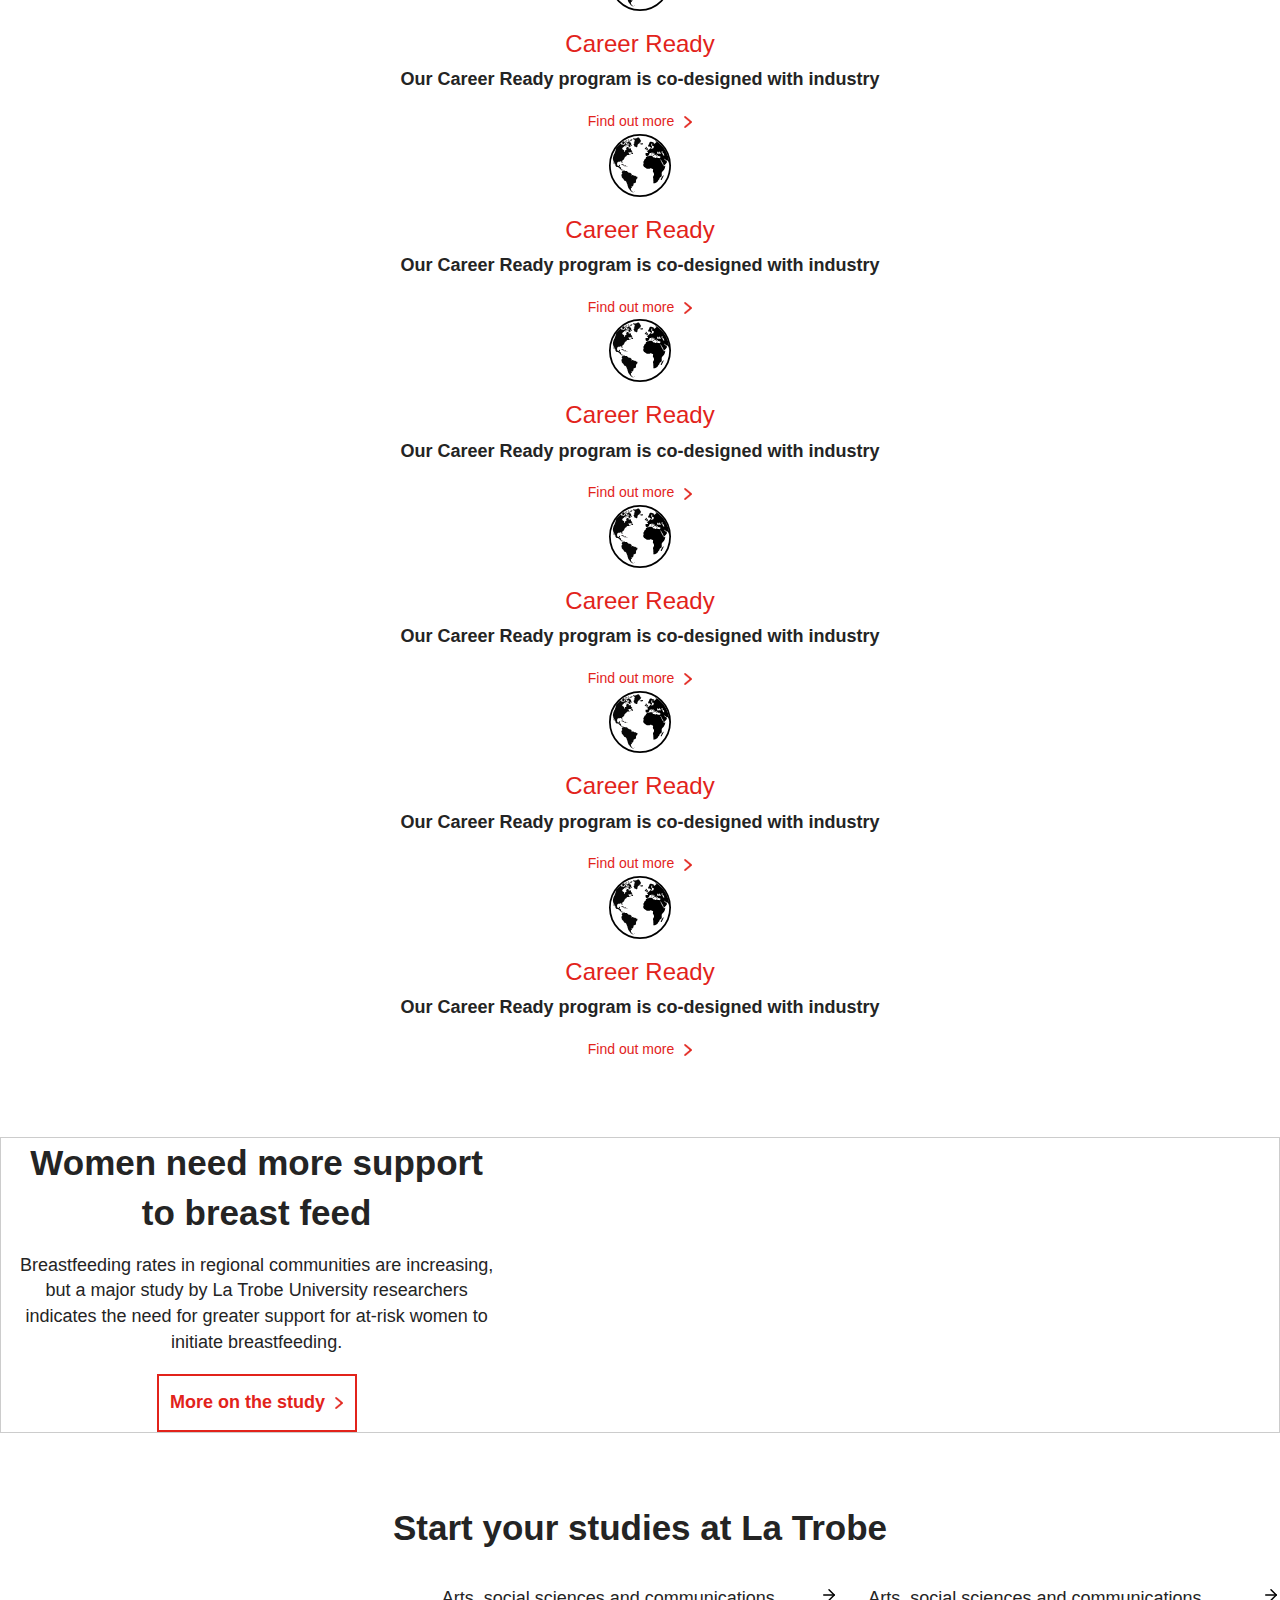
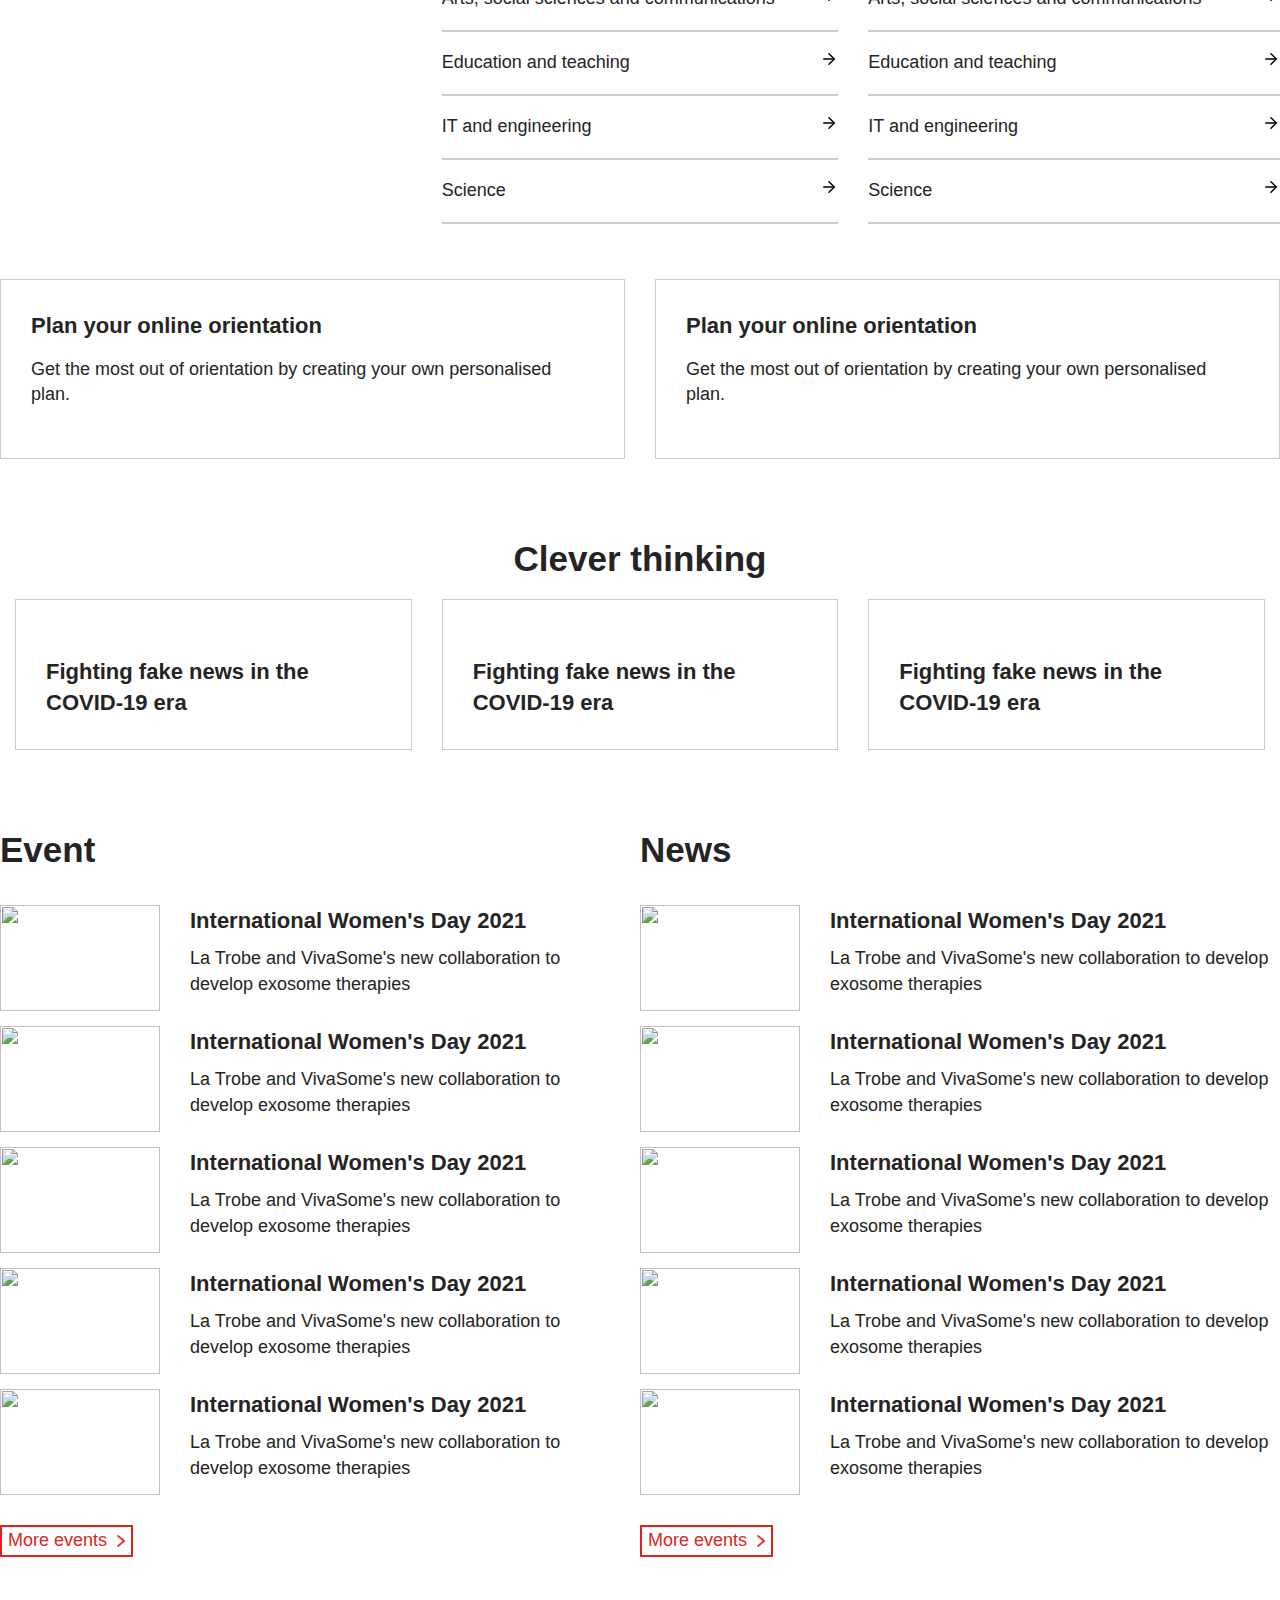
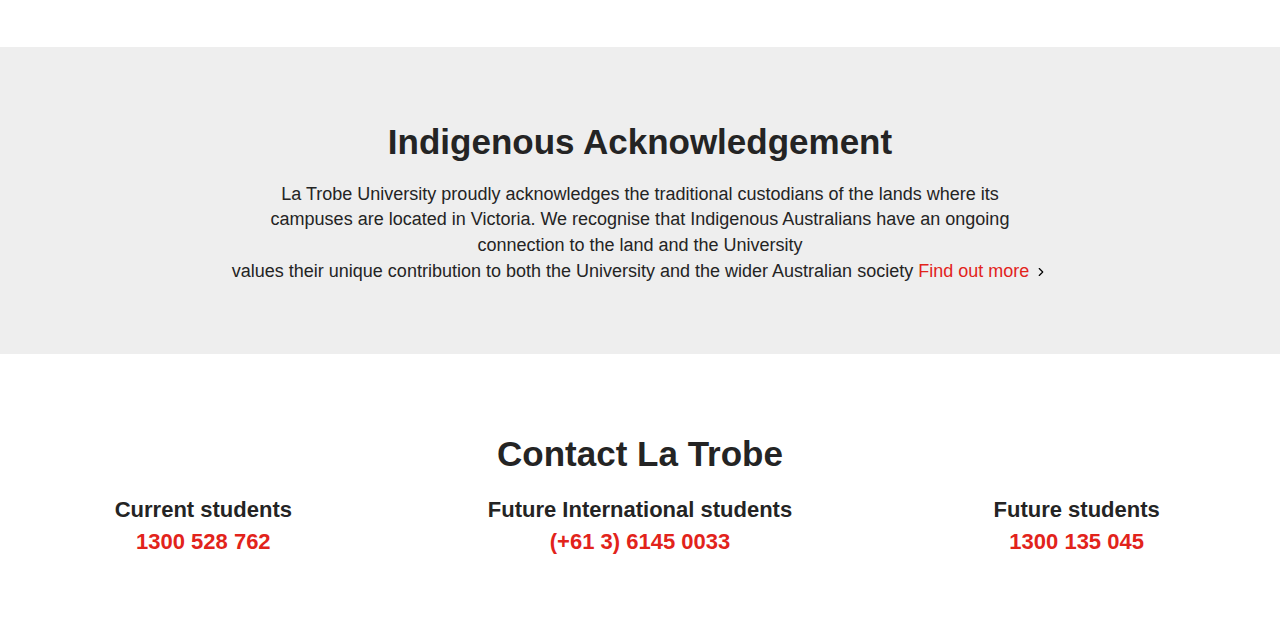
==== commit d0c5effe: "body" ====
--- a/html/index.html
+++ b/html/index.html
@@ -11,7 +11,12 @@
     rel="stylesheet">
   <link rel="stylesheet" href="https://maxcdn.bootstrapcdn.com/bootstrap/3.4.1/css/bootstrap.min.css">
 
+  <link rel="stylesheet" href="https://owlcarousel2.github.io/OwlCarousel2/assets/owlcarousel/assets/owl.carousel.min.css" />
+  <link rel="stylesheet" href="https://owlcarousel2.github.io/OwlCarousel2/assets/owlcarousel/assets/owl.theme.default.min.css">
+
+
   <link rel="stylesheet" href="home/home.css">
+  <link rel="stylesheet" href="home/responsive-home.css">
 
   <script src="js/vendor/modernizr-2.8.3-respond-1.4.2.min.js"></script>
 </head>
@@ -27,10 +32,9 @@
             <div class="wrap-menu-top">
               <ul>
                 <li><a href="">Home</a></li>
-                <li><a href="">List Product 1</a></li>
+                <li><a href="">List Product 1</a></li> 
                 <li><a href="">List Product 2</a></li>
                 <li><a href="">Contact</a></li>
-                <li><a href="">Q&A</a></li>
               </ul>
   
               <div class="wrap-search-menu-top">
@@ -39,7 +43,7 @@
             </div>
           </div>
 
-          <div class="container-fluid">
+          <!-- <div class="wrap-menu">
             <ul class="menu">
               <li><a href="">Cử nhân</a>
                  <ul class="sub">
@@ -81,12 +85,12 @@
               <li><a href="">Research</a></li>
               <li><a href="">About</a></li>
             </ul>
-          </div>
+          </div> -->
         </section>
         
     </header>
 
-    <div id="main">
+    <main>
         <section id="banner-home">
           <div class="wrap-banner">
             <img src="imgs/img-banner.jpg" alt="">
@@ -105,7 +109,27 @@
                   Start studying online now
               </div>
               <div class="button-common button-banner">
-                <button>Find out more <img src="imgs/icon-chevron-right.svg" alt="" width="14" height="14"></button>
+                <button>Find out more 	&nbsp; 	&nbsp; <img src="imgs/icon-white-chevron-right.png" alt=""></button>
+              </div>
+
+            </div>
+          </div>
+
+          <div class="wrap-banner-mobile">
+            <div class="banner-mobile">
+              <img src="imgs/img-banner-mobile.jpg" alt="">
+            </div>
+            <div class="content-banner-mobile">
+              <div class="text-big">
+                A world-class education, <br>wherever you are
+              </div>
+
+              <div class="text-small">
+                  Start studying online now
+              </div>
+
+              <div class="button-common button-banner">
+                <button>Find out more 	&nbsp; 	&nbsp; <img src="imgs/icon-white-chevron-right.png" alt=""></button>
               </div>
 
             </div>
@@ -118,242 +142,376 @@
               <div class="title-common">
                 Find your course
               </div>
-              
+        
               <div class="wrap-search-find">
                 <div class="icon-search-find">
                   <img src="imgs/icon-search.svg" alt="" width="18" height="18">
                 </div>
-              
+        
                 <div class="text-search-find">
                   <input type="text" placeholder="Search for a course by keyword, course …">
                 </div>
-              
+        
                 <div class="button-search-find">
                   <button>Search</button>
                 </div>
-
-              </div>
-            </div>
-            
+        
+              </div>
+            </div>
+        
             <div class="wrap-browse">
               <div class="title-browse title-grid-post-common">Browse by discipline:</div>
               <div class="list-left-browse">
                 <ul class="wrap-list-left">
-                  <li><a href="" class="description-grid-post-common">Arts, social sciences and communications <img src="imgs/icon-arrow-right.svg" alt="" width="18" height="18"></a></li>
-                  <li><a href="" class="description-grid-post-common">Education and teaching <img src="imgs/icon-arrow-right.svg" alt="" width="18" height="18"></a></li>
-                  <li><a href="" class="description-grid-post-common">IT and engineering <img src="imgs/icon-arrow-right.svg" alt="" width="18" height="18"></a></li>
-                  <li><a href="" class="description-grid-post-common">Science <img src="imgs/icon-arrow-right.svg" alt="" width="18" height="18"></a></li>
+                  <li><a href="" class="description-grid-post-common">Arts, social sciences communications <img
+                        src="imgs/icon-arrow-right.png" alt=""></a></li>
+                  <li><a href="" class="description-grid-post-common">Education and teaching <img
+                        src="imgs/icon-arrow-right.png" alt=""></a></li>
+                  <li><a href="" class="description-grid-post-common">IT and engineering <img src="imgs/icon-arrow-right.png"
+                        alt=""></a></li>
+                  <li><a href="" class="description-grid-post-common">Science <img src="imgs/icon-arrow-right.png" alt=""></a>
+                  </li>
                 </ul>
               </div>
-
+        
               <div class="list-right-browse">
                 <ul class="wrap-list-right">
-                  <li><a href="" class="description-grid-post-common">Business and commerce <img src="imgs/icon-arrow-right.svg" alt="" width="18" height="18"></a></li>
-                  <li><a href="" class="description-grid-post-common">Health <img src="imgs/icon-arrow-right.svg" alt="" width="18" height="18"></a></li>
-                  <li><a href="" class="description-grid-post-common">Law and criminology <img src="imgs/icon-arrow-right.svg" alt="" width="18" height="18"></a></li>
+                  <li><a href="" class="description-grid-post-common">Business and commerce <img src="imgs/icon-arrow-right.png"
+                        alt=""></a></li>
+                  <li><a href="" class="description-grid-post-common">Health <img src="imgs/icon-arrow-right.png" alt=""></a>
+                  </li>
+                  <li><a href="" class="description-grid-post-common">Law and criminology <img src="imgs/icon-arrow-right.png"
+                        alt=""></a></li>
                 </ul>
               </div>
             </div>
           </div>
         </section>
-
+        
         <section id="partner">
           <div class="title-common title-partner">
-              Why choosing La Trobe is a clever move
-          </div>
-
+            Why choosing La Trobe is a clever move
+          </div>
+        
+        
           <div class="content-partner">
-            <ul class="wrap-partner">
-              <li>
+            <div class="owl-carousel owl-theme">
+              <div class="item">
                 <div class="item-logo-partner">
                   <img src="imgs/img-logo-partner.svg" alt="">
                 </div>
-
+        
                 <div class="item-title-partner">
-                   <h3>Career Ready</h3>
-                </div>
-
+                  <h3>Career Ready</h3>
+                </div>
+        
                 <div class="item-discription-partner ">
                   Our Career Ready program is co-designed with industry
                 </div>
-
+        
                 <div class="item-find-more-partner">
-                  <a href="">Find out more <img src="imgs/icon-chevron-right.svg" alt="" width="14" height="14"></a> 
-                </div>
-              </li>
-
-              <li>
+                  <a href="">
+                    <div class="wrap-find-out">
+                      <div>Find out more</div>
+                      <div style="margin-left: 10px;"><img src="imgs/icon-red-chevron-right.png" alt="" width="8" height="12">
+                      </div>
+                    </div>
+                  </a>
+                </div>
+              </div>
+        
+        
+              <div class="item">
                 <div class="item-logo-partner">
                   <img src="imgs/img-logo-partner.svg" alt="">
                 </div>
-
+        
                 <div class="item-title-partner">
-                   <h3>Career Ready</h3>
-                </div>
-
-                <div class="item-discription-partner">
+                  <h3>Career Ready</h3>
+                </div>
+        
+                <div class="item-discription-partner ">
                   Our Career Ready program is co-designed with industry
                 </div>
-
+        
                 <div class="item-find-more-partner">
-                  <a href="">Find out more <img src="imgs/icon-chevron-right.svg" alt="" width="14" height="14"></a> 
-                </div>
-              </li>
-
-              <li>
+                  <a href="">
+                    <div class="wrap-find-out">
+                      <div>Find out more</div>
+                      <div style="margin-left: 10px;"><img src="imgs/icon-red-chevron-right.png" alt="" width="8" height="12">
+                      </div>
+                    </div>
+                  </a>
+                </div>
+              </div>
+        
+        
+              <div class="item">
                 <div class="item-logo-partner">
                   <img src="imgs/img-logo-partner.svg" alt="">
                 </div>
-
+        
                 <div class="item-title-partner">
-                   <h3>Career Ready</h3>
-                </div>
-
-                <div class="item-discription-partner">
+                  <h3>Career Ready</h3>
+                </div>
+        
+                <div class="item-discription-partner ">
                   Our Career Ready program is co-designed with industry
                 </div>
-
+        
                 <div class="item-find-more-partner">
-                  <a href="">Find out more <img src="imgs/icon-chevron-right.svg" alt="" width="14" height="14"></a> 
-                </div>
-              </li>
-
-              <li>
+                  <a href="">
+                    <div class="wrap-find-out">
+                      <div>Find out more</div>
+                      <div style="margin-left: 10px;"><img src="imgs/icon-red-chevron-right.png" alt="" width="8" height="12">
+                      </div>
+                    </div>
+                  </a>
+                </div>
+              </div>
+        
+        
+              <div class="item">
                 <div class="item-logo-partner">
                   <img src="imgs/img-logo-partner.svg" alt="">
                 </div>
-
+        
                 <div class="item-title-partner">
-                   <h3>Career Ready</h3>
-                </div>
-
-                <div class="item-discription-partner">
+                  <h3>Career Ready</h3>
+                </div>
+        
+                <div class="item-discription-partner ">
                   Our Career Ready program is co-designed with industry
                 </div>
-
+        
                 <div class="item-find-more-partner">
-                  <a href="">Find out more <img src="imgs/icon-chevron-right.svg" alt="" width="14" height="14"></a> 
-                </div>
-              </li>
-
-              <li>
+                  <a href="">
+                    <div class="wrap-find-out">
+                      <div>Find out more</div>
+                      <div style="margin-left: 10px;"><img src="imgs/icon-red-chevron-right.png" alt="" width="8" height="12">
+                      </div>
+                    </div>
+                  </a>
+                </div>
+              </div>
+        
+        
+        
+              <div class="item">
                 <div class="item-logo-partner">
                   <img src="imgs/img-logo-partner.svg" alt="">
                 </div>
-
+        
                 <div class="item-title-partner">
-                   <h3>Career Ready</h3>
-                </div>
-
-                <div class="item-discription-partner">
+                  <h3>Career Ready</h3>
+                </div>
+        
+                <div class="item-discription-partner ">
                   Our Career Ready program is co-designed with industry
                 </div>
-
+        
                 <div class="item-find-more-partner">
-                  <a href="">Find out more <img src="imgs/icon-chevron-right.svg" alt="" width="14" height="14"></a> 
-                </div>
-              </li>
-            </ul>
+                  <a href="">
+                    <div class="wrap-find-out">
+                      <div>Find out more</div>
+                      <div style="margin-left: 10px;"><img src="imgs/icon-red-chevron-right.png" alt="" width="8" height="12">
+                      </div>
+                    </div>
+                  </a>
+                </div>
+              </div>
+        
+        
+        
+              <div class="item">
+                <div class="item-logo-partner">
+                  <img src="imgs/img-logo-partner.svg" alt="">
+                </div>
+        
+                <div class="item-title-partner">
+                  <h3>Career Ready</h3>
+                </div>
+        
+                <div class="item-discription-partner ">
+                  Our Career Ready program is co-designed with industry
+                </div>
+        
+                <div class="item-find-more-partner">
+                  <a href="">
+                    <div class="wrap-find-out">
+                      <div>Find out more</div>
+                      <div style="margin-left: 10px;"><img src="imgs/icon-red-chevron-right.png" alt="" width="8" height="12">
+                      </div>
+                    </div>
+                  </a>
+                </div>
+              </div>
+        
+        
+        
+              <div class="item">
+                <div class="item-logo-partner">
+                  <img src="imgs/img-logo-partner.svg" alt="">
+                </div>
+        
+                <div class="item-title-partner">
+                  <h3>Career Ready</h3>
+                </div>
+        
+                <div class="item-discription-partner ">
+                  Our Career Ready program is co-designed with industry
+                </div>
+        
+                <div class="item-find-more-partner">
+                  <a href="">
+                    <div class="wrap-find-out">
+                      <div>Find out more</div>
+                      <div style="margin-left: 10px;"><img src="imgs/icon-red-chevron-right.png" alt="" width="8" height="12">
+                      </div>
+                    </div>
+                  </a>
+                </div>
+              </div>
+        
+        
+        
+              <div class="item">
+                <div class="item-logo-partner">
+                  <img src="imgs/img-logo-partner.svg" alt="">
+                </div>
+        
+                <div class="item-title-partner">
+                  <h3>Career Ready</h3>
+                </div>
+        
+                <div class="item-discription-partner ">
+                  Our Career Ready program is co-designed with industry
+                </div>
+        
+                <div class="item-find-more-partner">
+                  <a href="">
+                    <div class="wrap-find-out">
+                      <div>Find out more</div>
+                      <div style="margin-left: 10px;"><img src="imgs/icon-red-chevron-right.png" alt="" width="8" height="12">
+                      </div>
+                    </div>
+                  </a>
+                </div>
+              </div>
+            </div>
           </div>
         </section>
 
-        <section id="women">
-          <div class="wrap-women">
-
-            <div class="wrap-left-women">
-                <div class="content-women">
-                  <div class="title-common title-women">Women need more support to breast feed</div>
-                  <div class="description-women">
-                    Breastfeeding rates in regional communities are increasing, but a major study by La Trobe University researchers
-                    indicates the need for greater support for at-risk women to initiate breastfeeding.
-                  </div>
-                  <div class="button-common more-women">
-                    <button>More on the study <img src="imgs/icon-chevron-right.svg" alt="" width="14" height="14"></button>
-                  </div>
-                </div>
-            </div>
-
-           
-            <div class="wrap-right-women">
-              <img src="imgs/img-medium.jpg" alt="">
-            </div>
-          </div>
-        </section>
-
-        <section id="start">
-          <div class="top-start">
-            <div class="title-common">Start your studies at La Trobe</div>
-            <ul class="wrap-start">
-              <li class="item-start">
-                <div class="wrap-left-start">
-                  <img src="imgs/img-460.jpg" alt="">
-                </div>
-              </li>
-              <li class="item-start">
-
-                <ul class="wrap-list-left">
-                  <li><a href="" class="description-grid-post-common">Arts, social sciences and communications <img src="imgs/icon-arrow-right.svg" alt="" width="18" height="18"></a></li>
-                  <li><a href="" class="description-grid-post-common">Education and teaching <img src="imgs/icon-arrow-right.svg" alt="" width="18" height="18"></a></li>
-                  <li><a href="" class="description-grid-post-common">IT and engineering <img src="imgs/icon-arrow-right.svg" alt="" width="18" height="18"></a></li>
-                  <li><a href="" class="description-grid-post-common">Science <img src="imgs/icon-arrow-right.svg" alt="" width="18" height="18"></a></li>
-                </ul>
-                  
-              </li>
-              <li class="item-start">
-                <ul class="wrap-list-right">
-                  <li><a href="" class="description-grid-post-common">Arts, social sciences and communications <img src="imgs/icon-arrow-right.svg" alt="" width="18" height="18"></a></li>
-                  <li><a href="" class="description-grid-post-common">Education and teaching <img src="imgs/icon-arrow-right.svg" alt="" width="18" height="18"></a></li>
-                  <li><a href="" class="description-grid-post-common">IT and engineering <img src="imgs/icon-arrow-right.svg" alt="" width="18" height="18"></a></li>
-                  <li><a href="" class="description-grid-post-common">Science <img src="imgs/icon-arrow-right.svg" alt="" width="18" height="18"></a></li>
-                </ul>
-              </li>
-            </ul>
-          </div>
-
-          <div class="bottom-start">
-            <div class="wrap-item-left-start">
-              <a href="">
-                <div class="img-left-bottom-start">
-                  <img src="imgs/img-preview.jpg" alt="">
-                </div>
-
-                <div class="content-item-bottom-start">
-                  <div class="title-grid-post-common title-item-bottom-start">
-                    Plan your online orientation
-                  </div>
-  
-                  <div class="description-grid-post-common">
-                    Get the most out of orientation by creating your own personalised plan.
-                  </div>
-                </div>
-              </a>
-            </div>
-
-            <div class="wrap-item-right-start">
-              <a href="">
-                <div class="img-left-bottom-start">
-                  <img src="imgs/img-preview.jpg" alt="">
-                </div>
-
-                <div class="content-item-bottom-start">
-                  <div class="title-grid-post-common title-item-bottom-start">
-                    Plan your online orientation
-                  </div>
-  
-                  <div class="description-grid-post-common">
-                    Regional Year 12 students who travel more than 90 minutes to get to university may be eligible for the $5,000 Tertiary Access Payment (TAP) grant.
-                  </div>
-                </div>
-              </a>
-            </div>
-          </div>
-        </section>
-
-        <section id="clever">
+
+
+
+
+      <section id="women">
+        <div class="wrap-women">
+          <div class="wrap-left-women">
+            <div class="content-women">
+              <div class="title-common title-women">Women need more support to breast feed</div>
+              <div class="description-women">
+                Breastfeeding rates in regional communities are increasing, but a major study by La Trobe University
+                researchers
+                indicates the need for greater support for at-risk women to initiate breastfeeding.
+              </div>
+              <div class="button-common more-women">
+                <button>More on the study &nbsp;<img src="imgs/icon-red-chevron-right.png" alt="" width="8" height="12"></button>
+              </div>
+            </div>
+          </div>
+      
+      
+          <div class="wrap-right-women">
+            <img src="imgs/img-medium.jpg" alt="">
+          </div>
+        </div>
+      </section>
+
+      <section id="start">
+        <div class="top-start">
+          <div class="title-common title-top-start">Start your studies at La Trobe</div>
+          <ul class="wrap-start">
+            <li class="item-start">
+              <div class="wrap-left-start">
+                <img src="imgs/img-460.jpg" alt="">
+              </div>
+            </li>
+
+            <li class="item-start">
+      
+              <ul class="wrap-list-left">
+                <li><a href="" class="description-grid-post-common">Arts, social sciences and communications <img
+                      src="imgs/icon-arrow-right.svg" alt="" width="18" height="18"></a></li>
+                <li><a href="" class="description-grid-post-common">Education and teaching <img
+                      src="imgs/icon-arrow-right.svg" alt="" width="18" height="18"></a></li>
+                <li><a href="" class="description-grid-post-common">IT and engineering <img src="imgs/icon-arrow-right.svg"
+                      alt="" width="18" height="18"></a></li>
+                <li><a href="" class="description-grid-post-common">Science <img src="imgs/icon-arrow-right.svg" alt=""
+                      width="18" height="18"></a></li>
+              </ul>
+      
+            </li>
+            <li class="item-start">
+              <ul class="wrap-list-right">
+                <li><a href="" class="description-grid-post-common">Arts, social sciences and communications <img
+                      src="imgs/icon-arrow-right.svg" alt="" width="18" height="18"></a></li>
+                <li><a href="" class="description-grid-post-common">Education and teaching <img
+                      src="imgs/icon-arrow-right.svg" alt="" width="18" height="18"></a></li>
+                <li><a href="" class="description-grid-post-common">IT and engineering <img src="imgs/icon-arrow-right.svg"
+                      alt="" width="18" height="18"></a></li>
+                <li><a href="" class="description-grid-post-common">Science <img src="imgs/icon-arrow-right.svg" alt=""
+                      width="18" height="18"></a></li>
+              </ul>
+            </li>
+          </ul>
+        </div>
+      
+        <div class="bottom-start">
+          <div class="wrap-item-left-start">
+            <a href="">
+              <div class="img-left-bottom-start">
+                <img src="imgs/img-preview.jpg" alt="">
+              </div>
+      
+              <div class="content-item-bottom-start">
+                <div class="title-grid-post-common title-item-bottom-start">
+                  Plan your online orientation
+                </div>
+      
+                <div class="description-grid-post-common">
+                  Get the most out of orientation by creating your own personalised plan.
+                </div>
+              </div>
+            </a>
+          </div>
+      
+          <div class="wrap-item-right-start">
+            <a href="">
+              <div class="img-left-bottom-start">
+                <img src="imgs/img-preview.jpg" alt="">
+              </div>
+      
+              <div class="content-item-bottom-start">
+                <div class="title-grid-post-common title-item-bottom-start">
+                  Plan your online orientation
+                </div>
+      
+                <div class="description-grid-post-common">
+                  Get the most out of orientation by creating your own personalised plan.
+                </div>
+              </div>
+            </a>
+          </div>
+        </div>
+      </section>
+
+      <section id="clever">
           <div class="title-common title-clever">Clever thinking</div>
           <div class="wrap-list-clever">
-            <ul class="row wrap-clever">
-              <div class="col-md-4 item-clever">
+            <div class="row wrap-clever">
+              <div class="col-md-4 col-sm-6 col-xs-12 item-clever">
                 <a href="">
                   <div class="wrap-item-clever">
                     <div class="item-image-clever">
@@ -362,9 +520,9 @@
                     <div class="title-grid-post-common item-title-clever">Fighting fake news in the COVID-19 era</div>
                   </div>
                 </a>
-              </div>
+              </div> 
   
-              <div class="col-md-4 item-clever">
+              <div class="col-md-4 col-sm-6 col-xs-12 item-clever">
                 <a href="">
                   <div class="wrap-item-clever">
                     <div class="item-image-clever">
@@ -375,7 +533,7 @@
                 </a>
               </div>    
   
-              <div class="col-md-4 item-clever">
+              <div class="col-md-4 col-sm-6 col-xs-12 item-clever">
                 <a href="">
                   <div class="wrap-item-clever">
                     <div class="item-image-clever">
@@ -383,42 +541,9 @@
                     </div>
                     <div class="title-grid-post-common item-title-clever">Fighting fake news in the COVID-19 era</div>
                   </div>
-                </a>
-              </div>
-
-              <div class="col-md-4 item-clever">
-                <a href="">
-                  <div class="wrap-item-clever">
-                    <div class="item-image-clever">
-                      <img src="imgs/img-clever.jpg" alt="">
-                    </div>
-                    <div class="title-grid-post-common item-title-clever">Fighting fake news in the COVID-19 era</div>
-                  </div>
-                </a>
-              </div>    
-
-              <div class="col-md-4 item-clever">
-                <a href="">
-                  <div class="wrap-item-clever">
-                    <div class="item-image-clever">
-                      <img src="imgs/img-clever.jpg" alt="">
-                    </div>
-                    <div class="title-grid-post-common item-title-clever">Fighting fake news in the COVID-19 era</div>
-                  </div>
-                </a>
-              </div>    
-
-              <div class="col-md-4 item-clever">
-                <a href="">
-                  <div class="wrap-item-clever">
-                    <div class="item-image-clever">
-                      <img src="imgs/img-clever.jpg" alt="">
-                    </div>
-                    <div class="title-grid-post-common item-title-clever">Fighting fake news in the COVID-19 era</div>
-                  </div>
-                </a>
-              </div>    
-            </ul>
+                </a>   
+              </div>
+            </div>
           </div>
         </section>
 
@@ -484,7 +609,7 @@
 
               <li>
                 <div class="wrap-button-event">
-                  <button>More events <img src="imgs/icon-chevron-right.svg" alt="" width="14" height="14"></button>
+                  <button>More events &nbsp;<img src="imgs/icon-red-chevron-right.png" alt="" width="8" height="12"></button>
                 </div>
               </li>
 
@@ -552,14 +677,14 @@
 
               <li>
                 <div class="wrap-button-event">
-                  <button>More events <img src="imgs/icon-chevron-right.svg" alt="" width="14" height="14"></button>
+                  <button>More events &nbsp;<img src="imgs/icon-red-chevron-right.png" alt="" width="8" height="12"></button>
                 </div>
               </li>
             </ul>
           </div>
         </section>
 
-        <section id="indigenous">
+         <section id="indigenous">
           <div class="wrap-indigenous">
             <div class="title-indigenous title-common">Indigenous Acknowledgement</div>
             <div class="description-indigenous description-grid-post-common ">La Trobe University proudly acknowledges the traditional custodians of the lands where its <br> campuses are located in Victoria. 
@@ -573,21 +698,21 @@
           <div class="wrap-contact">
             <div class="title-contact title-common">Contact La Trobe</div>
             <div class="row wrap-number-contact">
-              <div class="col-md-4 item-wrap-number-contact">
+              <div class="col-md-4 col-sm-12 item-wrap-number-contact">
                 <div class="wrap-item-number-contact">
                   <div class="item-title-number-contact title-grid-post-common">Current students</div>
                   <div class="item-number-number-contact title-grid-post-common">1300 528 762</div>
                 </div>
               </div>
 
-              <div class="col-md-4 item-wrap-number-contact">
+              <div class="col-md-4 col-sm-12 item-wrap-number-contact">
                 <div class="wrap-item-number-contact">
                   <div class="item-title-number-contact title-grid-post-common">Future International students</div>
                   <div class="item-number-number-contact title-grid-post-common">(+61 3) 6145 0033</div>
                 </div>
               </div>
 
-              <div class="col-md-4 item-wrap-number-contact">
+              <div class="col-md-4 col-sm-12 item-wrap-number-contact">
                 <div class="wrap-item-number-contact">
                   <div class="item-title-number-contact title-grid-post-common">Future students</div>
                   <div class="item-number-number-contact title-grid-post-common">1300 135 045</div>
@@ -596,9 +721,9 @@
             </div>
           </div>
         </section>
-    </div>
-
-    <footer>
+      </main>
+
+    <!-- <footer>
       <div class="bg-footer">
         <img src="imgs/img-eagle-footer.svg" alt="">
       </div>
@@ -683,9 +808,34 @@
           </div>
         </div>
       </div>
-    </footer>
+    </footer> -->
     <script src="https://ajax.googleapis.com/ajax/libs/jquery/3.5.1/jquery.min.js"></script>
     <script src="https://maxcdn.bootstrapcdn.com/bootstrap/3.4.1/js/bootstrap.min.js"></script>
+    <script type="text/javascript" src="https://owlcarousel2.github.io/OwlCarousel2/assets/owlcarousel/owl.carousel.js"></script>
+
+    <script type="text/javascript">
+      $('.owl-carousel').owlCarousel({
+      loop:true,
+      margin:10,
+      nav:true,
+      dots: false,
+      nav: false,
+      responsive:{
+          0:{
+              items:1
+          },
+          480:{
+              items:3
+          },
+          813:{
+              items:4
+          },
+          1024:{
+              items:5
+          }
+      }
+  })
+    </script>
 </body>
 
 </html>--- a/html/home/home.css
+++ b/html/home/home.css
@@ -36,7 +36,7 @@
 /* ========== Header ========== */
 #header {
     background-color: #242424;
-    position: fixed;
+    /* position: fixed; */
     top: 0;
     z-index: 1;
     width: 100%;
@@ -138,16 +138,26 @@
 /* ============================================================== Body =========================================================== */
 #main {
     display: inline-block;
+    margin-top: 106px;
 }
 
 /* Section Banner */
+.wrap-banner-mobile {
+    display: none;
+}
+
 .wrap-banner {
     position: relative;
 }
 
+.wrap-banner > img {
+    width: 100%;
+    height: auto;
+}
+
 .wrap-content-banner {
     padding: 30px 0;
-    width: 1570px;
+    max-width: 1570px;
     margin: auto;
     position: absolute;
     color: #fff;
@@ -156,8 +166,16 @@
     right: 0;
 }
 
+.icon {
+    padding-bottom: 35px;
+}
+
+.icon img {
+    width: 200px;
+    height: auto;
+}
+
 .text-big {
-    margin-left: 30px;
     padding-bottom: 17px;
     font-weight: 700;
     font-size: 55px;
@@ -166,13 +184,11 @@
 }
 
 .text-small {
-    margin-left: 30px;
     padding-bottom: 36px;
     font-size: 36px;
 }
 
 .button-banner button {
-    margin-left: 30px;
     border: 2px solid #fff;
 }
 
@@ -183,7 +199,7 @@
 
 /* Section find */
 #find {
-    width: 1280px;
+    max-width: 1280px;
     margin: auto;
 }
 
@@ -297,11 +313,25 @@
 
 /* section partner*/
 #partner {
-    width: 1570px;
+    max-width: 1570px;
     margin: auto;
     padding-bottom: 75px;
 }
 
+.item {
+    text-align: center;
+}
+
+.wrap-find-out {
+    display: inline-flex;
+    align-items: center;
+}
+
+.item .item-logo-partner img {
+    width: initial;
+    display: initial;
+}
+
 .title-partner {
     text-align: center;
     padding-bottom: 60px;
@@ -309,11 +339,14 @@
 
 .wrap-partner {
     display: flex;
+}
+
+.wrap-partner li img {
+    display: initial;
 }
 
 .wrap-partner li {
     list-style: none;
-    width: 24%;
     text-align: center;
 
 }
@@ -336,21 +369,22 @@
 
 /* section women*/
 #women {
-    width: 1280px;
+    max-width: 1280px;
     margin: auto;
     padding-bottom: 70px;
 }
 
 .wrap-women {
     display: flex;
+    border: 1px solid rgb(204, 204, 204);
 }
 
 .wrap-left-women {
     width: 40%;
-    border: 1px solid rgb(204, 204, 204);
-    padding: 0 25px;
     display: flex;
     align-items: center;
+    padding-left: 15px;
+    padding-right: 15px;
 }
 
 .wrap-right-women {
@@ -388,7 +422,7 @@
 
 /* section start */
 #start {
-    width: 1280px;
+    max-width: 1280px;
     margin: auto;
     padding-bottom: 75px;
 }
@@ -399,6 +433,10 @@
 
 .wrap-start {
     display: flex;
+}
+
+.title-top-start {
+    text-align: center;
 }
 
 .wrap-start .item-start {
@@ -477,13 +515,18 @@
 
 /* section clever */
 #clever {
-    width: 1510px;
+    max-width: 1510px;
     margin: auto;
     padding-bottom: 45px;
 }
 
 .title-clever {
     text-align: center;
+}
+
+.wrap-clever {
+    margin-left: 0;
+    margin-right: 0;
 }
 
 .wrap-clever .item-clever{
@@ -518,7 +561,7 @@
 
 /* section event & news */
 #event {
-    width: 1280px;
+    max-width: 1280px;
     margin: auto;
     padding-bottom: 75px;
     display: flex;
@@ -595,7 +638,7 @@
 
 /* section contact */
 #contact {
-    width: 1280px;
+    max-width: 1280px;
     margin: auto;
     padding-bottom: 75px;
 }
--- a/html/home/responsive-home.css
+++ b/html/home/responsive-home.css
@@ -0,0 +1,340 @@
+@media only screen and (min-width: 1276px) and (max-width: 1830px) {
+    .wrap-content-banner {
+        padding-left: 30px;
+    }
+
+    .icon {
+        padding-bottom: 15px;
+    }
+
+    .icon img {
+        width: 150px;
+    }
+
+    .text-big {
+        font-size: 35px;
+    }
+
+    .text-small {
+        font-size: 25px;
+    }
+
+}
+
+@media only screen and (min-width: 100px) and (max-width: 1570px) {
+    #partner {
+        padding-left: 15px;
+        padding-right: 15px;
+    }
+
+    
+}
+
+
+@media only screen and (min-width: 1050px) and (max-width: 1276px) {
+    .wrap-content-banner {
+        padding: 15px 30px;
+    }
+
+    .menu {
+        padding: 0 15px;
+    }
+
+    .icon {
+        padding-bottom: 15px;
+    }
+
+    .icon img {
+        width: 150px;
+        height: auto;
+    }
+
+    .text-big {
+        font-size: 30px;
+    }
+
+    .text-small {
+        font-size: 20px;
+        padding-bottom: 15px;
+    }
+
+    .button-common button {
+        width: 200px;
+        height: 50px;
+    }
+}
+
+@media only screen and (min-width: 768px) and (max-width: 1050px) {
+    .wrap-content-banner {
+        padding: 5px 30px;
+    }
+
+    .icon {
+        padding-bottom: 5px;
+    }
+
+    .icon img {
+        width: 120px;
+        height: auto;
+    }
+
+    .text-big {
+        font-size: 25px;
+        padding-bottom: 5px;
+    }
+
+    .text-small {
+        font-size: 20px;
+        padding-bottom: 5px;
+    }
+
+    .button-common button {
+        width: 200px;
+        height: 50px;
+    }
+
+    .title-women {
+        font-size: 30px;
+    }
+
+    .wrap-left-women {
+        width: 60%;
+        padding: 15px 10px;
+    }
+
+    .wrap-right-women {
+        display: inline-flex;
+        align-items: center;
+    }
+
+    /* .wrap-start {
+        display: block;
+    } */
+
+    .wrap-start .item-start:first-child {
+        display: none;
+    }
+
+    .bottom-start,
+    .wrap-start {
+        margin-left: 15px;
+        margin-right: 15px;
+    }
+
+    .event {
+        margin-left: 15px;
+        margin-right: 15px;
+    }
+}
+
+
+
+
+
+
+@media only screen and (min-width: 100px) and (max-width: 767px) {
+    .wrap-menu-top {
+       display: none;
+   }
+
+   .wrap-banner-mobile {
+        display: block;
+        color: #fff;
+    }
+
+   .wrap-banner {
+       display: none;
+   }
+
+   .content-banner-mobile {
+       background-color: #e2231b;
+       padding: 20px;
+   }
+
+   .banner-mobile img {
+       width: 100%;
+   }
+
+    .text-big {
+        font-size: 40px;
+   }
+
+   .text-small {
+        font-size: 32px;
+    }
+
+    .wrap-find {
+        padding: 15px;
+        top: 0;
+    }
+
+    .list-left-browse {
+        float: initial;
+        width: 100%;
+        padding-right: 0;
+    }
+
+    .list-right-browse {
+        float: initial;
+        width: 100%;
+        padding-left: 0;
+    }
+
+    .wrap-start .item-start:first-child {
+        display: none;
+    }
+
+    .bottom-start,
+    .wrap-start {
+        margin-left: 15px;
+        margin-right: 15px;
+    }
+
+    .bottom-start {
+        display: block;
+    }
+
+    .wrap-item-left-start {
+        width: 100%;
+        margin-bottom: 15px;
+    }
+
+    .wrap-item-right-start {
+        width: 100%;
+        margin-left: 0px;
+    }
+
+    .img-left-bottom-start {
+        display: none;
+    }
+
+    .content-item-bottom-start {
+        height: initial;
+    }
+
+    #clever {
+        margin-left: 15px;
+        margin-right: 15px;
+    }
+
+    .item-image-clever {
+        display: none;
+    }
+
+    .item-clever {
+        padding-left: 0;
+        padding-right: 0;
+    }
+
+    #event {
+        display: block;
+        margin-left: 15px;
+        margin-right: 15px;
+        padding-right: 0;
+    }
+
+    .event {
+        width: 100%;
+    }
+    
+    .item-content-event {
+        padding-left: 15px;
+    }
+
+    .wrap-indigenous {
+        padding: 15px;
+    }
+
+    .item-wrap-number-contact {
+        padding-bottom: 15px;
+    }
+}
+
+
+ /* ==========================================================================
+   Responsive CSS Landscape Tablet
+   ========================================================================== */
+   @media only screen and (min-width: 960px) and (max-width: 1240px) {
+    .wrap-women {
+        margin-left: 15px;
+        margin-right: 15px;
+    }
+}
+
+
+/* ==========================================================================
+   Responsive CSS Portrait Tablet
+   ========================================================================== */
+@media only screen and (min-width: 768px) and (max-width: 959px) {
+    .wrap-women {
+        margin-left: 15px;
+        margin-right: 15px;
+    }
+}
+
+
+/* ==========================================================================
+   Responsive CSS Landscape Mobile
+   ========================================================================== */
+ @media only screen and (min-width: 480px) and (max-width: 767px) {
+    #find {
+        padding-bottom: 75px;
+    }
+
+    .wrap-women {
+        display: block;
+        margin-left: 15px;
+        margin-right: 15px;
+    }
+
+    .wrap-left-women {
+        width: 100%;
+        padding-bottom: 15px;
+    }
+
+    .wrap-right-women {
+        width: 100%;
+    }
+ }
+
+
+/* ==========================================================================
+   Responsive CSS Portrait Mobile
+   ========================================================================== */
+@media only screen and (min-width: 100px) and (max-width: 479px) {
+    #find {
+        padding-bottom: 75px;
+    }
+
+    .wrap-women {
+        display: block;
+        margin-left: 15px;
+        margin-right: 15px;
+    }
+
+    .wrap-left-women {
+        width: 100%;
+        padding-bottom: 15px;
+    }
+
+    .wrap-right-women {
+        width: 100%;
+    }
+
+    .wrap-start {
+        display: block;
+    }
+
+    .wrap-start .item-start:nth-child(2)
+    {
+        width: 100%;
+        padding-right: 0;
+    }
+
+    .wrap-start .item-start:last-child{
+        width: 100%;
+    }
+
+
+
+}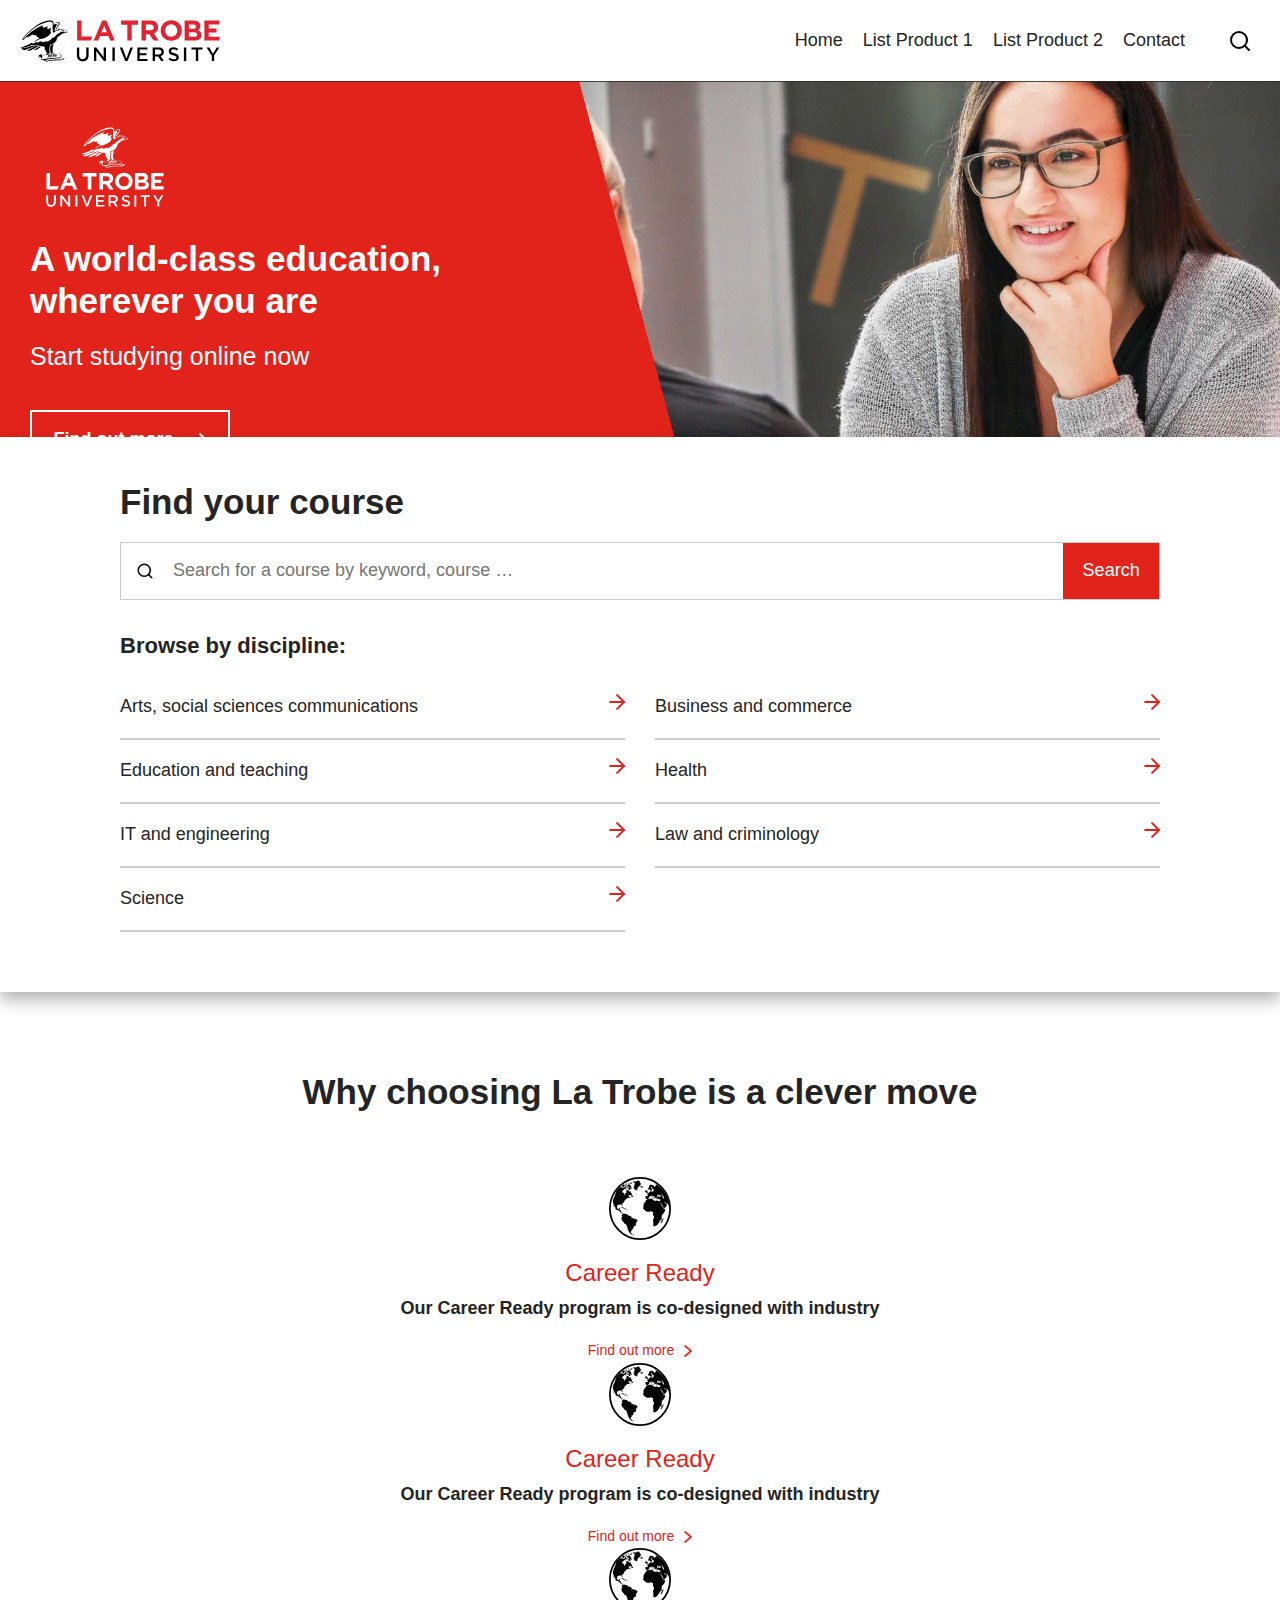
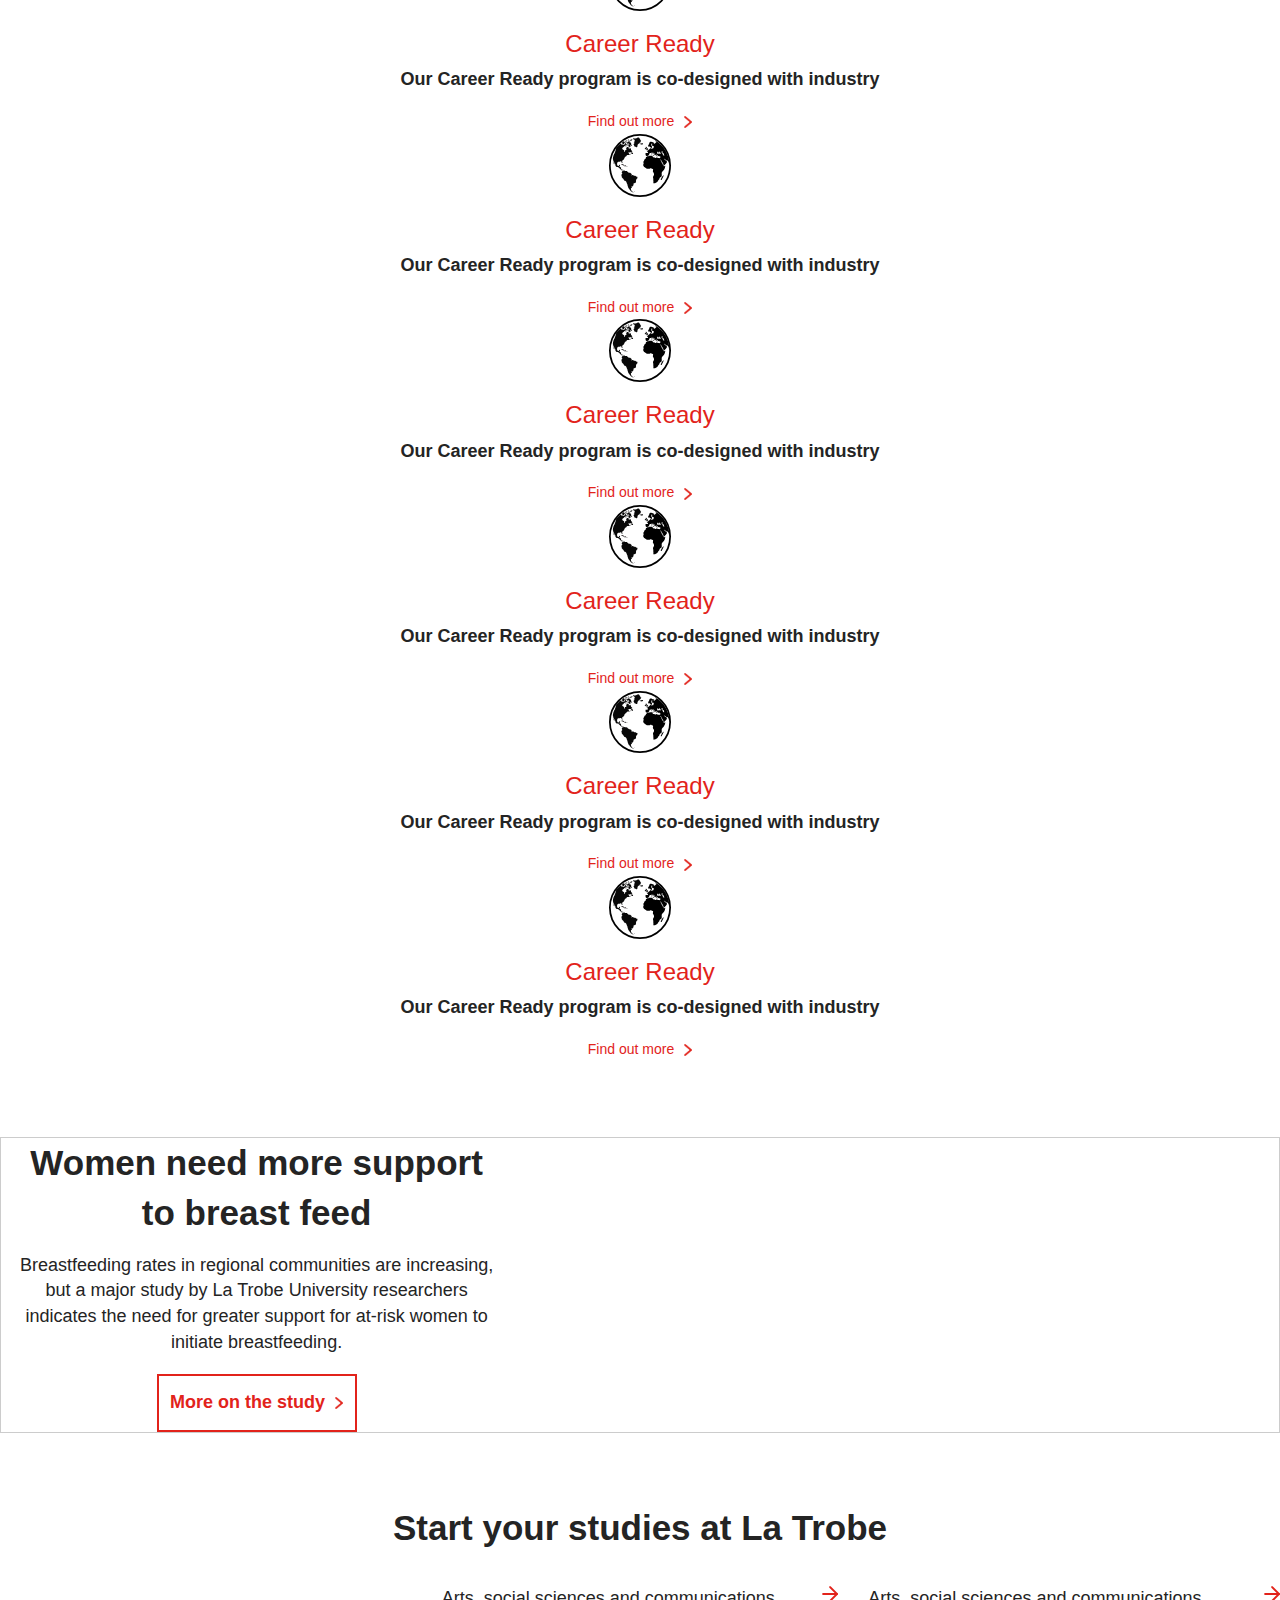
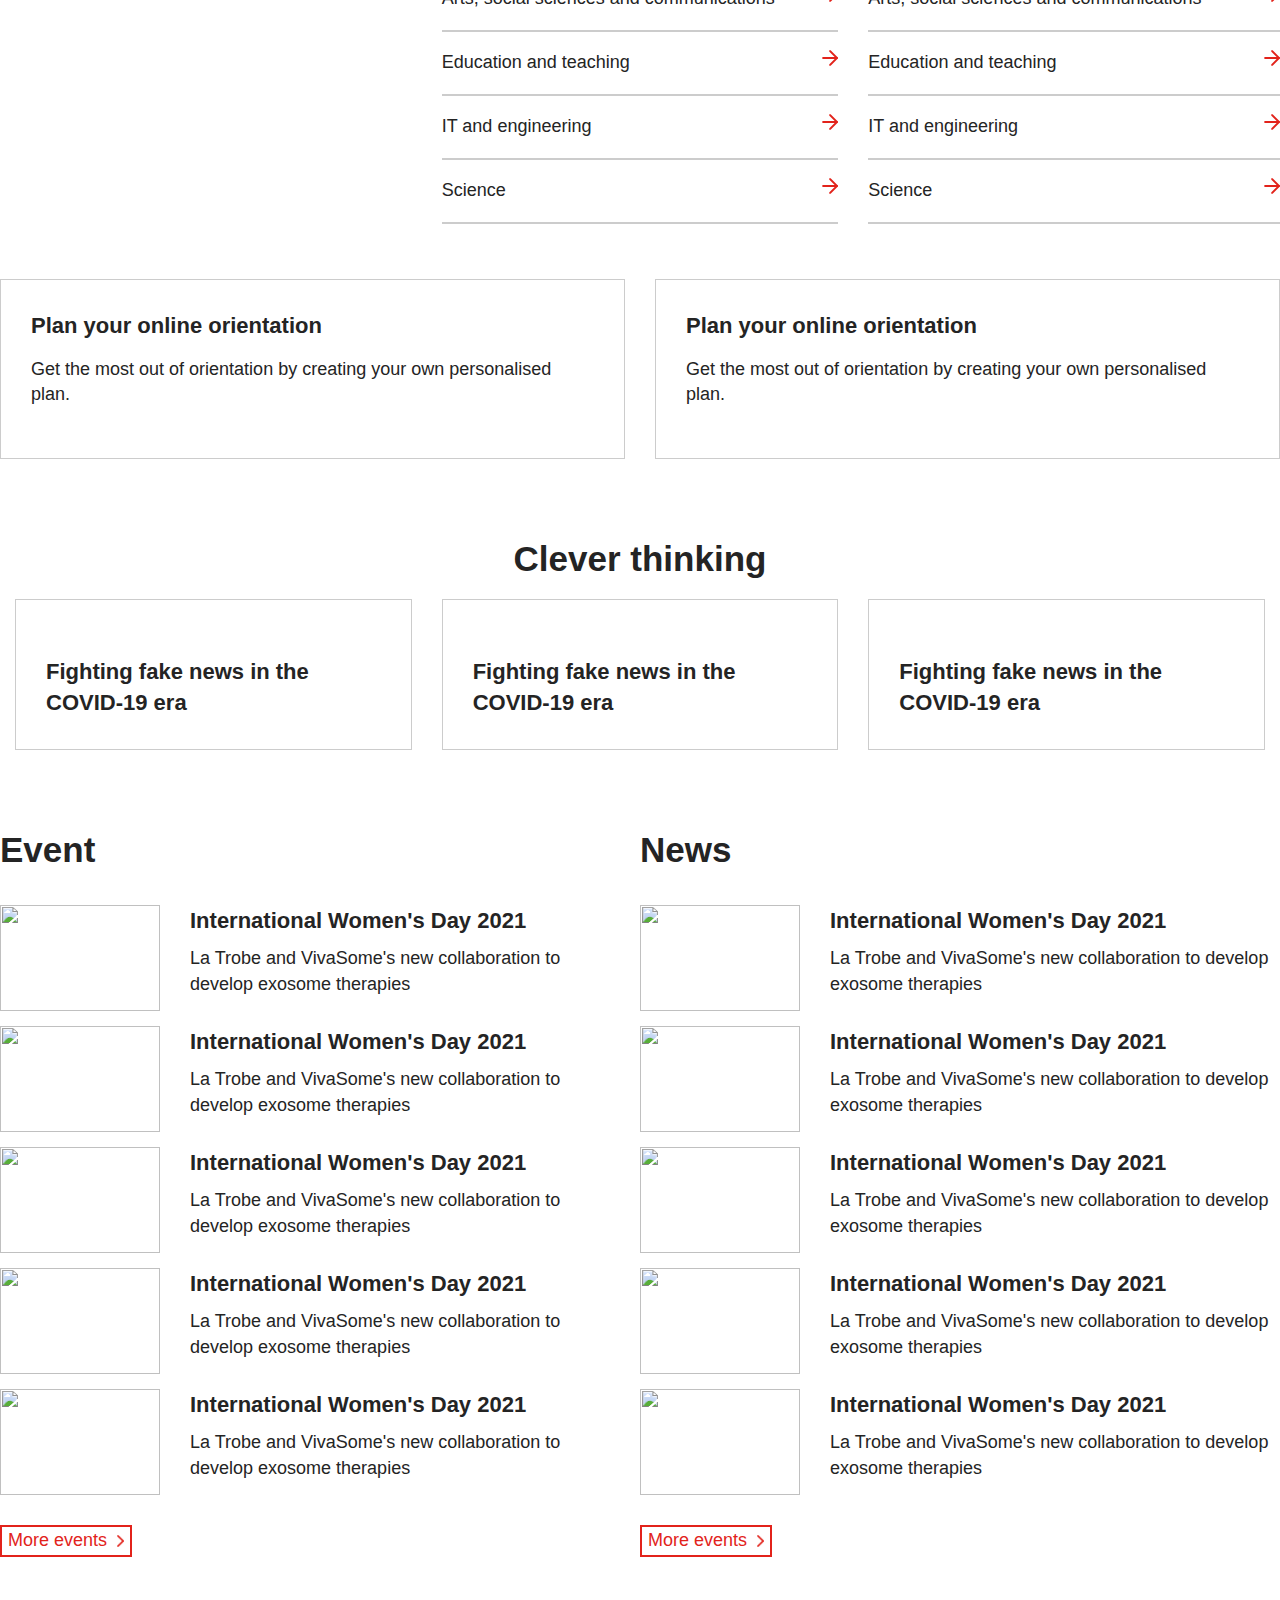
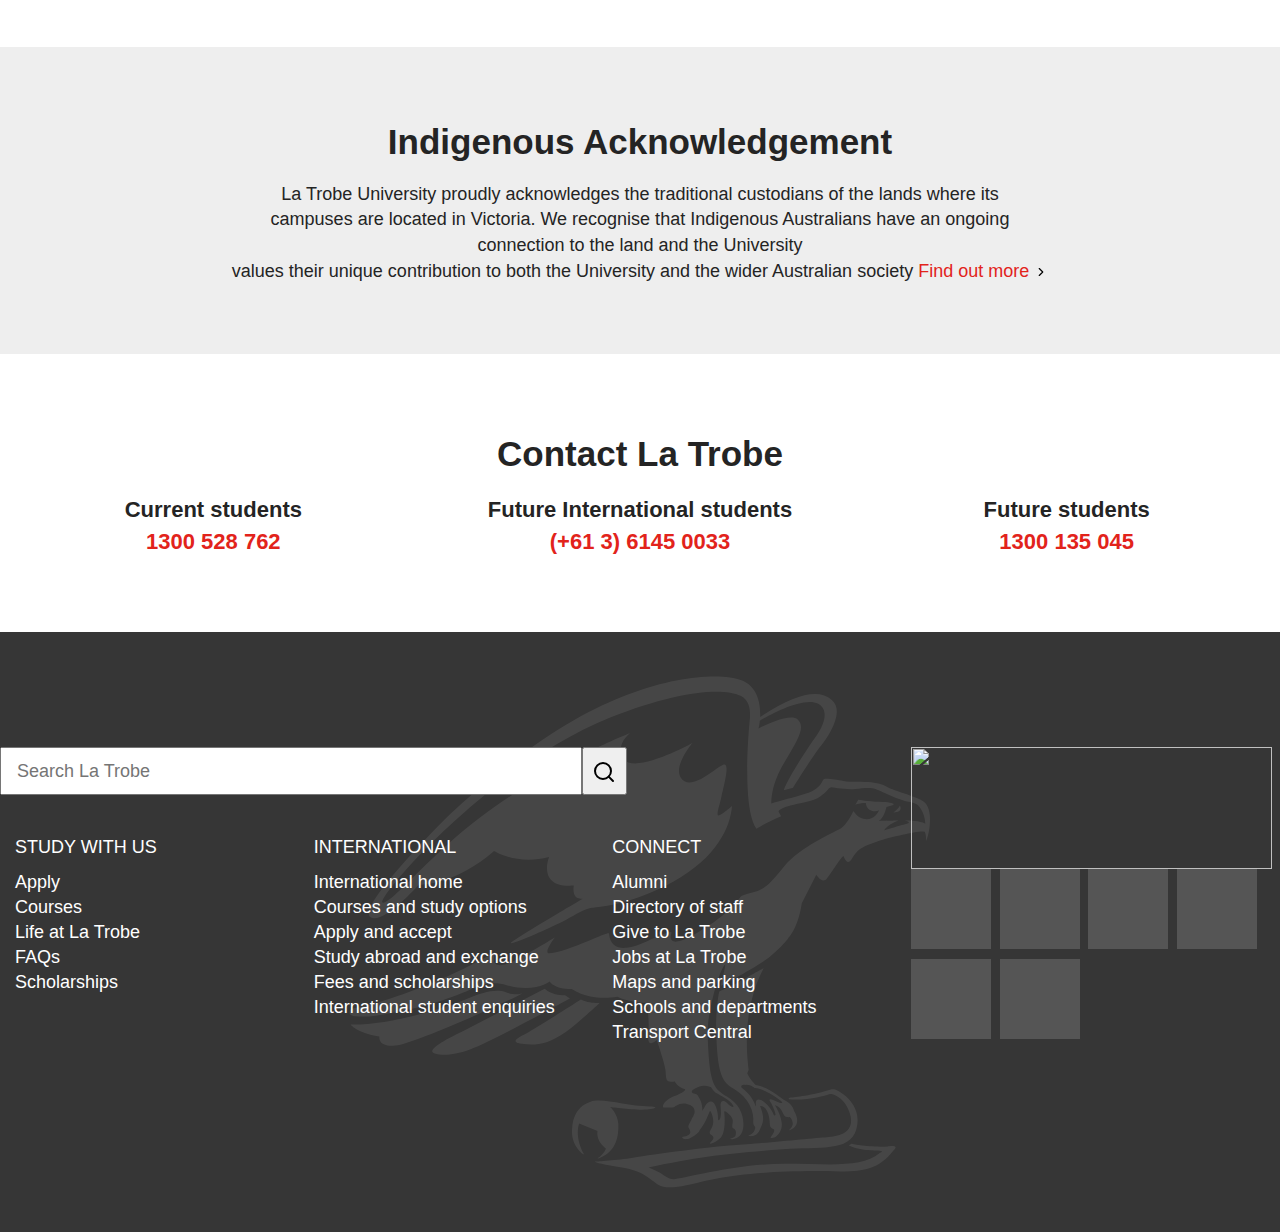
==== commit 9c305ffe: "pass Quang" ====
--- a/html/index.html
+++ b/html/index.html
@@ -443,26 +443,22 @@
       
               <ul class="wrap-list-left">
                 <li><a href="" class="description-grid-post-common">Arts, social sciences and communications <img
-                      src="imgs/icon-arrow-right.svg" alt="" width="18" height="18"></a></li>
+                  src="imgs/icon-arrow-right.png" alt=""></a></li>
                 <li><a href="" class="description-grid-post-common">Education and teaching <img
-                      src="imgs/icon-arrow-right.svg" alt="" width="18" height="18"></a></li>
-                <li><a href="" class="description-grid-post-common">IT and engineering <img src="imgs/icon-arrow-right.svg"
-                      alt="" width="18" height="18"></a></li>
-                <li><a href="" class="description-grid-post-common">Science <img src="imgs/icon-arrow-right.svg" alt=""
-                      width="18" height="18"></a></li>
+                        src="imgs/icon-arrow-right.png" alt=""></a></li>
+                <li><a href="" class="description-grid-post-common">IT and engineering <img src="imgs/icon-arrow-right.png" alt=""></a></li>
+                <li><a href="" class="description-grid-post-common">Science <img src="imgs/icon-arrow-right.png" alt=""></a></li>
               </ul>
       
             </li>
             <li class="item-start">
               <ul class="wrap-list-right">
                 <li><a href="" class="description-grid-post-common">Arts, social sciences and communications <img
-                      src="imgs/icon-arrow-right.svg" alt="" width="18" height="18"></a></li>
+                        src="imgs/icon-arrow-right.png" alt=""></a></li>
                 <li><a href="" class="description-grid-post-common">Education and teaching <img
-                      src="imgs/icon-arrow-right.svg" alt="" width="18" height="18"></a></li>
-                <li><a href="" class="description-grid-post-common">IT and engineering <img src="imgs/icon-arrow-right.svg"
-                      alt="" width="18" height="18"></a></li>
-                <li><a href="" class="description-grid-post-common">Science <img src="imgs/icon-arrow-right.svg" alt=""
-                      width="18" height="18"></a></li>
+                        src="imgs/icon-arrow-right.png" alt=""></a></li>
+                <li><a href="" class="description-grid-post-common">IT and engineering <img src="imgs/icon-arrow-right.png" alt=""></a></li>
+                <li><a href="" class="description-grid-post-common">Science <img src="imgs/icon-arrow-right.png" alt=""></a></li>
               </ul>
             </li>
           </ul>
@@ -723,92 +719,96 @@
         </section>
       </main>
 
-    <!-- <footer>
-      <div class="bg-footer">
-        <img src="imgs/img-eagle-footer.svg" alt="">
-      </div>
-      <div class="wrap-footer">
-        <div class="wrap-left-footer">
-          <div class="content-search-footer">
-            <input type="text" placeholder="Search La Trobe">
-            <button><img src="imgs/icon-search.svg" alt=""></button>
-          </div>
-          <div class="wrap-info-footer">
-            <div class="row">
-              <div class="col-md-4">
-                <div class="title-footer">STUDY WITH US</div>
-                Apply<br>
-                Courses<br>
-                Life at La Trobe<br>
-                FAQs<br>
-                Scholarships<br>
-                
-              </div>
-              <div class="col-md-4">
-                <div class="title-footer">INTERNATIONAL</div>
-                International home<br>
-                Courses and study options<br>
-                Apply and accept<br>
-                Study abroad and exchange<br>
-                Fees and scholarships<br>
-                International student enquiries<br>
-              </div>
-              <div class="col-md-4">
-                <div class="title-footer">CONNECT</div>
-                Alumni<br>
-                Directory of staff<br>
-                Give to La Trobe<br>
-                Jobs at La Trobe<br>
-                Maps and parking<br>
-                Schools and departments<br>
-                Transport Central<br>
-              </div>
-            </div>
-          </div>
+
+
+      <footer>
+        <div class="bg-footer">
+          <img src="imgs/img-eagle-footer.svg" alt="">
         </div>
-        <div class="wrap-right-footer row">
-          <div class="col-md-12">
-            <div class="wrap-logo-footer">
-              <img src="imgs/logo-white-footer.svg" alt="" width="361" height="122">
-            </div>
-            <div class="list-socialnetwork-footer">
-
-              <div class="item-socilnetwork">
-                <div class="wrap-img-footer">
-                  <a href=""><img src="imgs/icon-facebook.png" alt=""></a>
-                </div>
-              </div>
-              <div class="item-socilnetwork">
-                <div class="wrap-img-footer">
-                  <a href=""><img src="imgs/icon-instagram.png" alt=""></a>
-                </div>
-              </div>
-              <div class="item-socilnetwork">
-                <div class="wrap-img-footer">
-                  <a href=""><img src="imgs/icon-twitter.png" alt=""></a>
-                </div>
-              </div>
-              <div class="item-socilnetwork">
-                <div class="wrap-img-footer">
-                  <a href=""><img src="imgs/icon-facebook.png" alt=""></a>
-                </div>
-              </div>
-              <div class="item-socilnetwork">
-                <div class="wrap-img-footer">
-                  <a href=""><img src="imgs/icon-instagram.png" alt=""></a>
-                </div>
-              </div>
-              <div class="item-socilnetwork">
-                <div class="wrap-img-footer">
-                  <a href=""><img src="imgs/icon-twitter.png" alt=""></a>
-                </div>
-              </div>
-               
+        <div class="wrap-footer">
+          <div class="wrap-left-footer">
+            <div class="content-search-footer">
+              <input type="text" placeholder="Search La Trobe">
+              <button><img src="imgs/icon-search.svg" alt=""></button>
+            </div>
+            <div class="wrap-info-footer">
+              <div class="row">
+                <div class="col-md-4">
+                  <div class="title-footer">STUDY WITH US</div>
+                  Apply<br>
+                  Courses<br>
+                  Life at La Trobe<br>
+                  FAQs<br>
+                  Scholarships<br>
+      
+                </div>
+                <div class="col-md-4">
+                  <div class="title-footer">INTERNATIONAL</div>
+                  International home<br>
+                  Courses and study options<br>
+                  Apply and accept<br>
+                  Study abroad and exchange<br>
+                  Fees and scholarships<br>
+                  International student enquiries<br>
+                </div>
+                <div class="col-md-4">
+                  <div class="title-footer">CONNECT</div>
+                  Alumni<br>
+                  Directory of staff<br>
+                  Give to La Trobe<br>
+                  Jobs at La Trobe<br>
+                  Maps and parking<br>
+                  Schools and departments<br>
+                  Transport Central<br>
+                </div>
+              </div>
+            </div>
+          </div>
+          <div class="wrap-right-footer row">
+            <div class="col-md-12">
+              <div class="wrap-logo-footer">
+                <img src="imgs/logo-white-footer.svg" alt="" width="361" height="122">
+              </div>
+              <div class="list-socialnetwork-footer">
+      
+                <div class="item-socilnetwork">
+                  <div class="wrap-img-footer">
+                    <a href=""><img src="imgs/icon-facebook.png" alt=""></a>
+                  </div>
+                </div>
+                <div class="item-socilnetwork">
+                  <div class="wrap-img-footer">
+                    <a href=""><img src="imgs/icon-instagram.png" alt=""></a>
+                  </div>
+                </div>
+                <div class="item-socilnetwork">
+                  <div class="wrap-img-footer">
+                    <a href=""><img src="imgs/icon-twitter.png" alt=""></a>
+                  </div>
+                </div>
+                <div class="item-socilnetwork">
+                  <div class="wrap-img-footer">
+                    <a href=""><img src="imgs/icon-facebook.png" alt=""></a>
+                  </div>
+                </div>
+                <div class="item-socilnetwork">
+                  <div class="wrap-img-footer">
+                    <a href=""><img src="imgs/icon-instagram.png" alt=""></a>
+                  </div>
+                </div>
+                <div class="item-socilnetwork">
+                  <div class="wrap-img-footer">
+                    <a href=""><img src="imgs/icon-twitter.png" alt=""></a>
+                  </div>
+                </div>
+      
+              </div>
             </div>
           </div>
         </div>
-      </div>
-    </footer> -->
+      </footer>
+  
+
     <script src="https://ajax.googleapis.com/ajax/libs/jquery/3.5.1/jquery.min.js"></script>
     <script src="https://maxcdn.bootstrapcdn.com/bootstrap/3.4.1/js/bootstrap.min.js"></script>
     <script type="text/javascript" src="https://owlcarousel2.github.io/OwlCarousel2/assets/owlcarousel/owl.carousel.js"></script>
--- a/html/home/home.css
+++ b/html/home/home.css
@@ -33,10 +33,10 @@
     color: rgb(36, 36, 36);
     text-decoration: none;
 }
+
 /* ========== Header ========== */
 #header {
     background-color: #242424;
-    /* position: fixed; */
     top: 0;
     z-index: 1;
     width: 100%;
@@ -82,31 +82,17 @@
     border: none;
 }
 
-
-
-
-
-
 .menu {
     display: flex;
     padding: 0 80px;
 }
 
 .menu li {
-    /* display: inline-flex;
-    flex: 1 0 auto; */
-    /* align-items: center;
-    list-style: none;
-    font-size: 16px;
-    font-weight: 500;
-    height: 48px; */
-
     padding: 0 15px;
 }
 
 .menu li a {
     display: block;
-    /* color: #fff; */
     text-decoration: none;
 }
 
@@ -495,9 +481,6 @@
     color: rgb(226, 35, 27);
 }
 
-
-
-
 .img-left-bottom-start img,
 .img-right-bottom-start img {
     width: 100%;
@@ -610,6 +593,10 @@
     padding-top: 15px;
 }
 
+.wrap-button-event button img {
+    width: initial;
+}
+
 .wrap-button-event button {
     border: 2px solid rgb(226, 35, 27);
     color: rgb(226, 35, 27);
@@ -641,6 +628,11 @@
     max-width: 1280px;
     margin: auto;
     padding-bottom: 75px;
+}
+
+.wrap-number-contact {
+    margin-left: 0;
+    margin-right: 0;
 }
 
 .title-contact {
@@ -659,7 +651,6 @@
 footer {
     background-color: #363636;
     position: relative;
-
 }
 
 .bg-footer {
@@ -667,12 +658,12 @@
     opacity: .08;
     width: 80%;
     z-index: -1;
-   margin: 0 auto;
+    margin: 0 auto;
 }
 
 .wrap-footer {
     display: flex;
-    width: 1450px;
+    max-width: 1450px;
     margin: auto;
     padding: 115px 0;
     position: absolute;
@@ -688,7 +679,7 @@
 }
 
 .content-search-footer input {
-    width: 80%;
+    width: 100%;
     height: 48px;
     padding: 15px;
 }
@@ -710,10 +701,17 @@
 .wrap-right-footer {
     width: 30%;
     flex: 1 0 auto;
+    margin-right: 0;
+    margin-left: 0;
 }
 
 .wrap-info-footer {
     color: #fff;
+}
+
+.wrap-info-footer .row {
+    margin-right: 0;
+    margin-left: 0;
 }
 
 .title-footer {
--- a/html/home/responsive-home.css
+++ b/html/home/responsive-home.css
@@ -247,6 +247,18 @@
 
     .item-wrap-number-contact {
         padding-bottom: 15px;
+    }
+
+    .wrap-footer {
+        display: block;
+    }
+
+    .wrap-left-footer {
+        width: 100%;
+    }
+
+    .content-search-footer {
+        width: 100%;
     }
 }
 
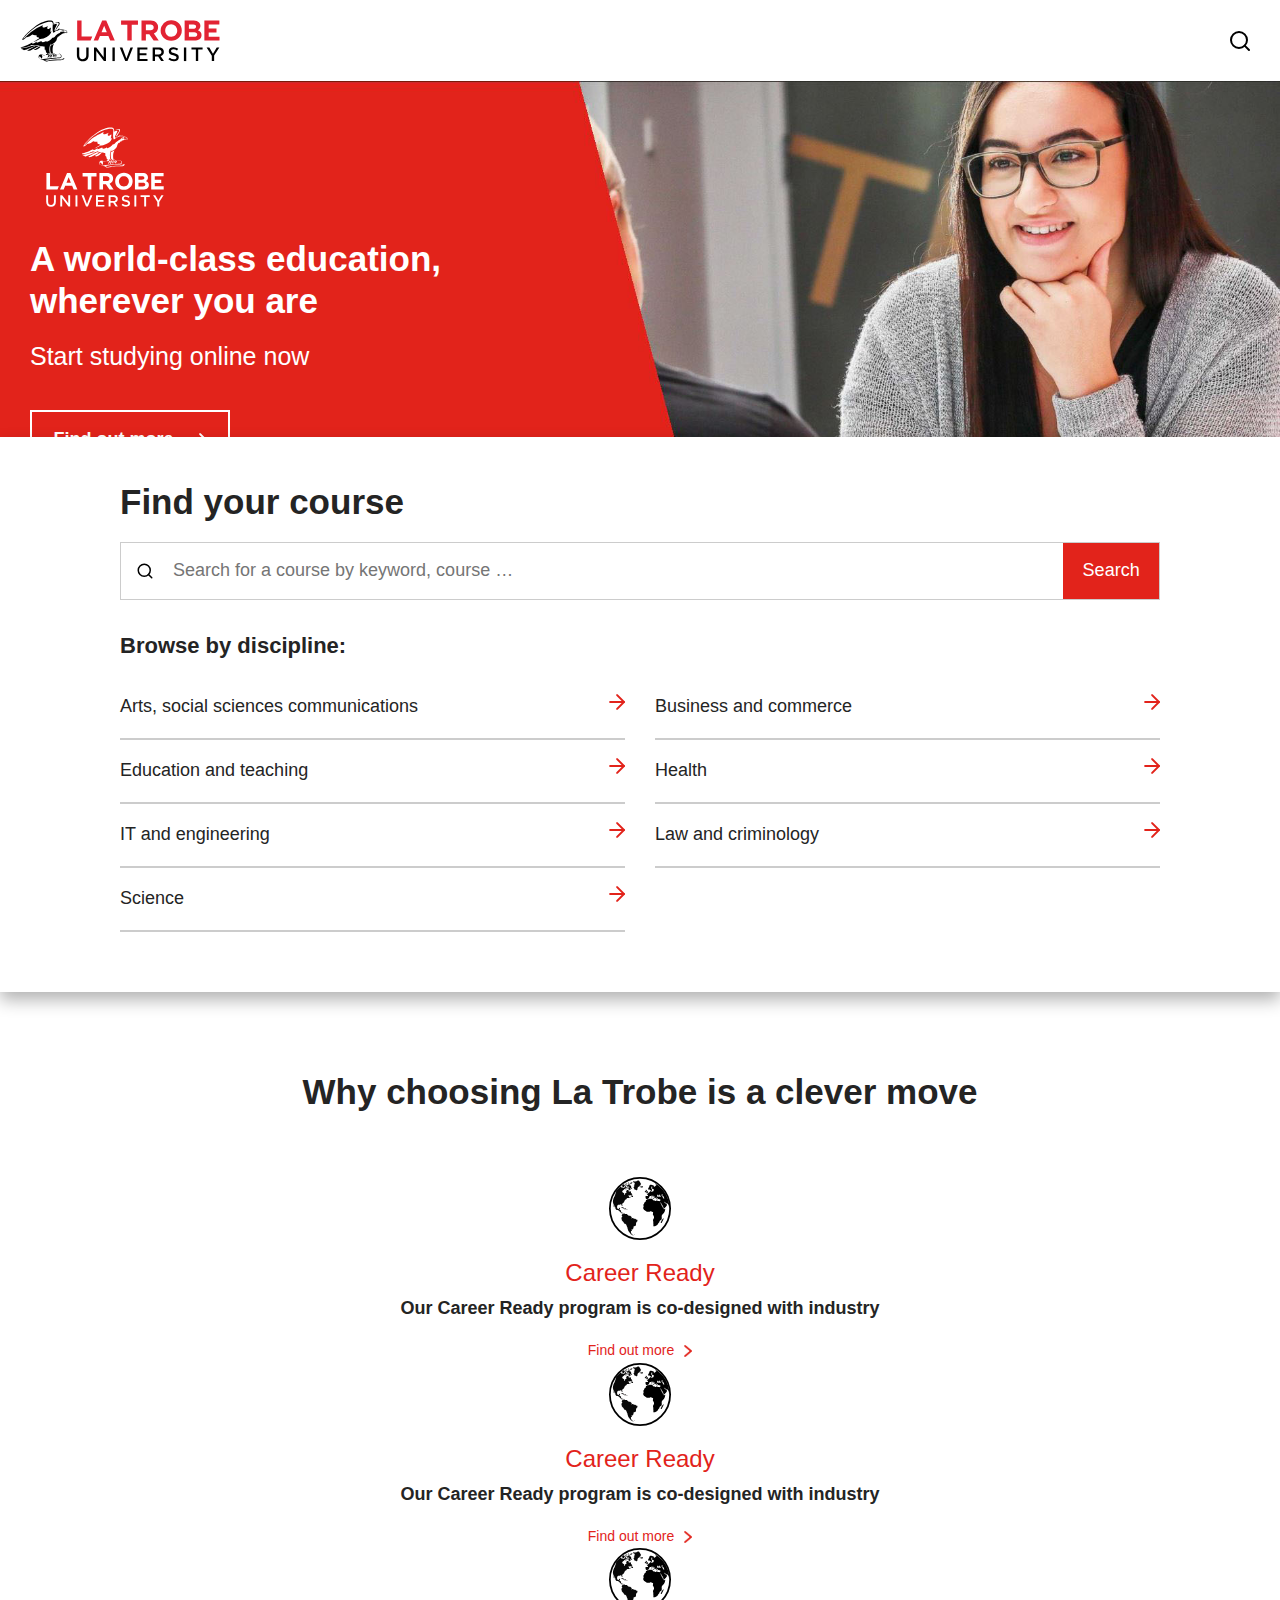
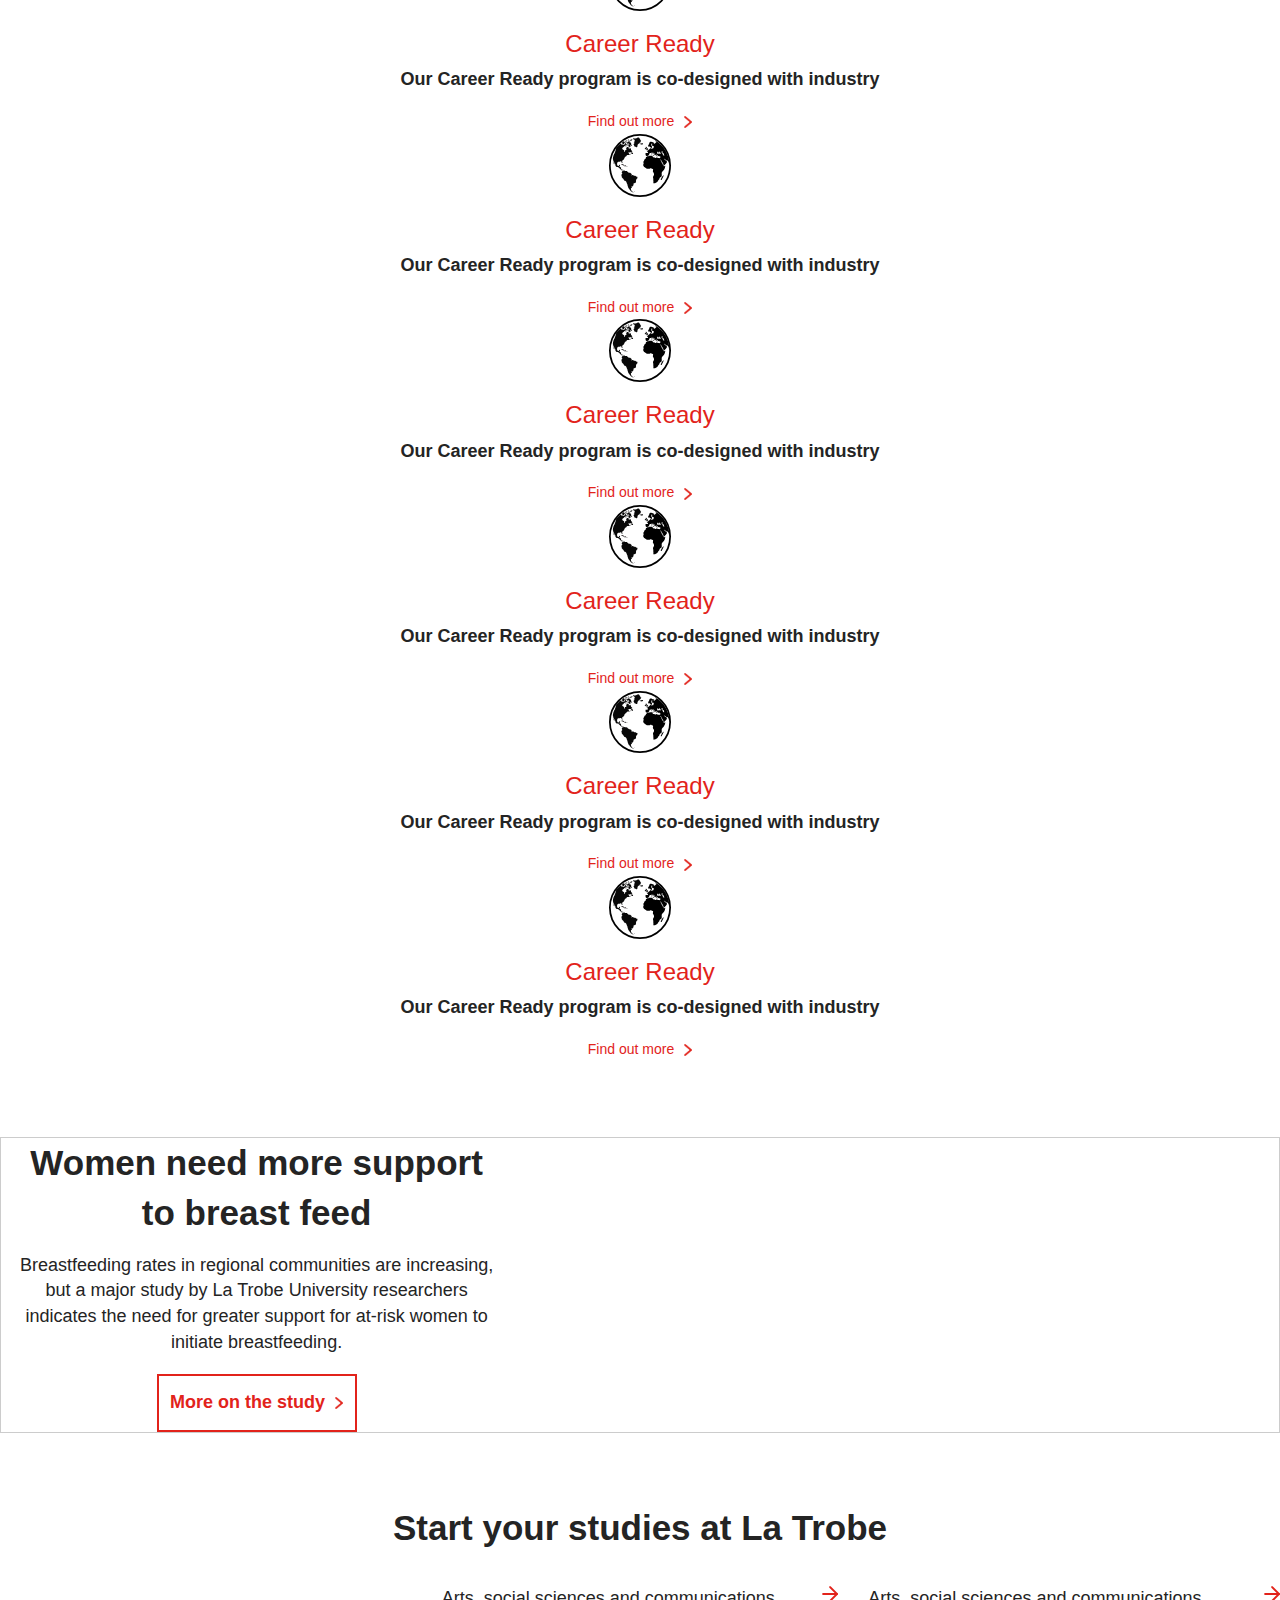
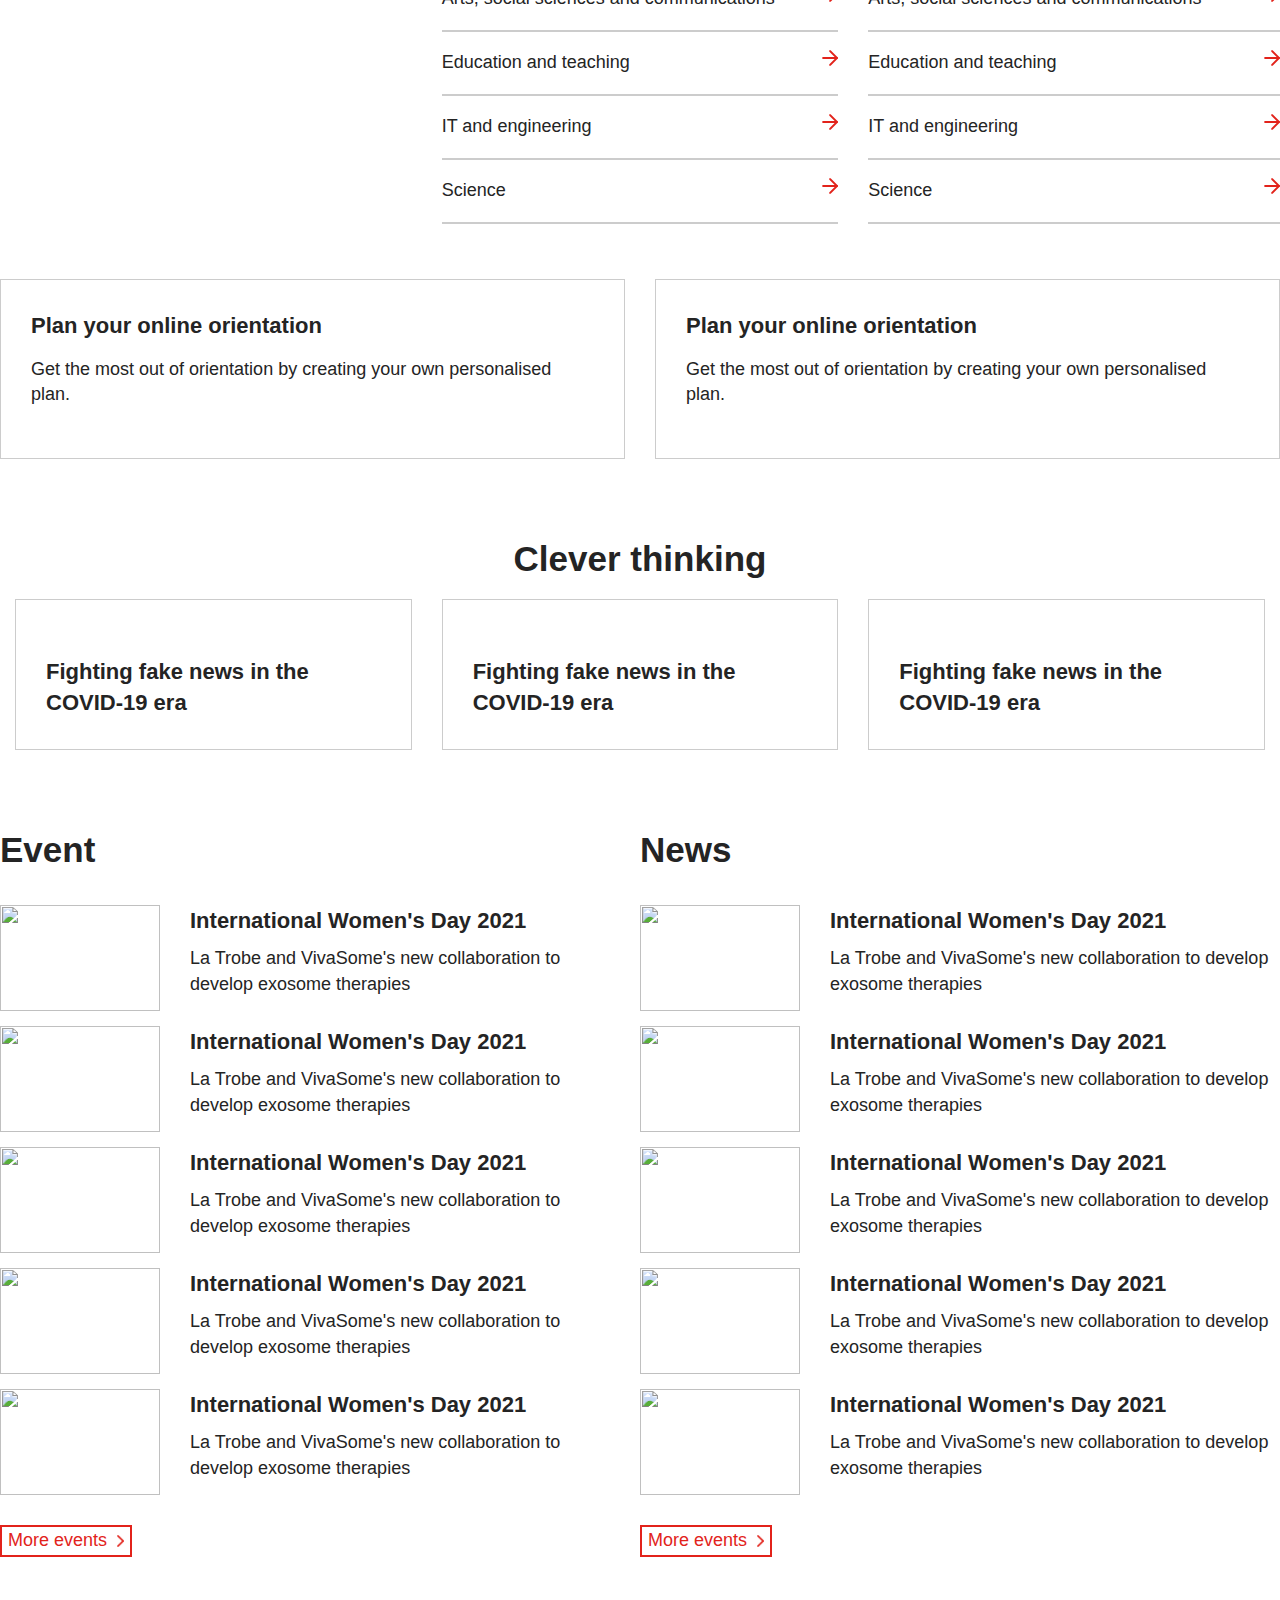
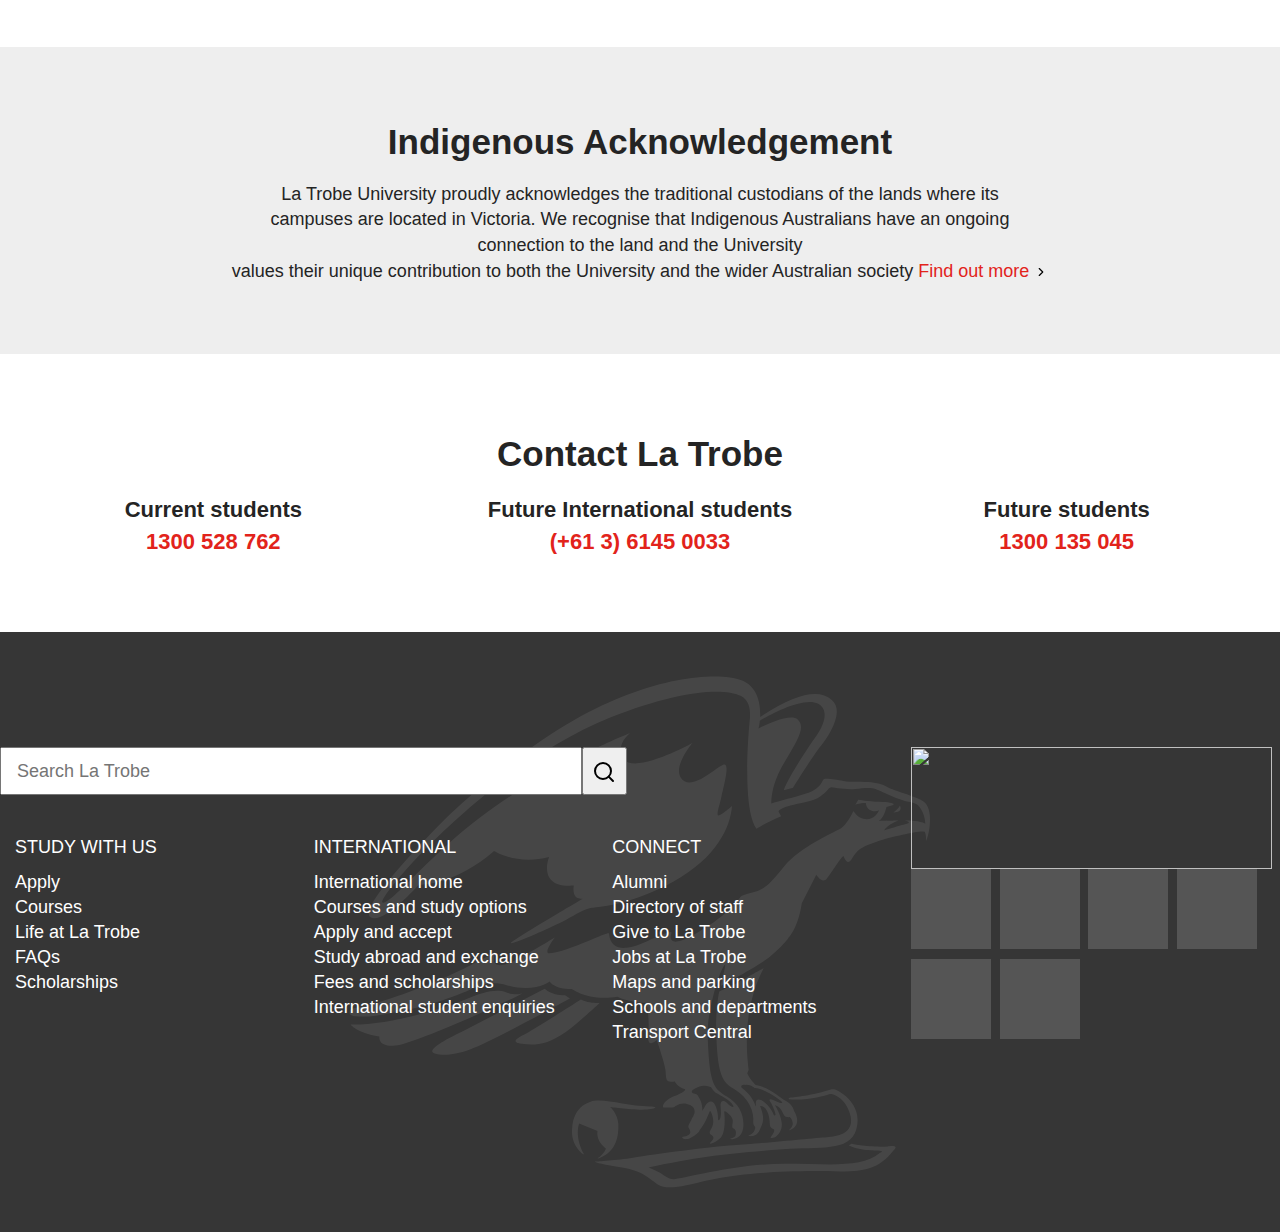
==== commit 40a43787: "xoa menu" ====
--- a/html/index.html
+++ b/html/index.html
@@ -28,15 +28,6 @@
             <div class="wrap-logo-menu-top">
               <img src="imgs/img-logo-top.svg" alt="" width="240" height="81">
             </div>
-            
-            <div class="wrap-menu-top">
-              <ul>
-                <li><a href="">Home</a></li>
-                <li><a href="">List Product 1</a></li> 
-                <li><a href="">List Product 2</a></li>
-                <li><a href="">Contact</a></li>
-              </ul>
-  
               <div class="wrap-search-menu-top">
                 <Button><img src="imgs/icon-search.svg" alt=""></Button>
               </div>
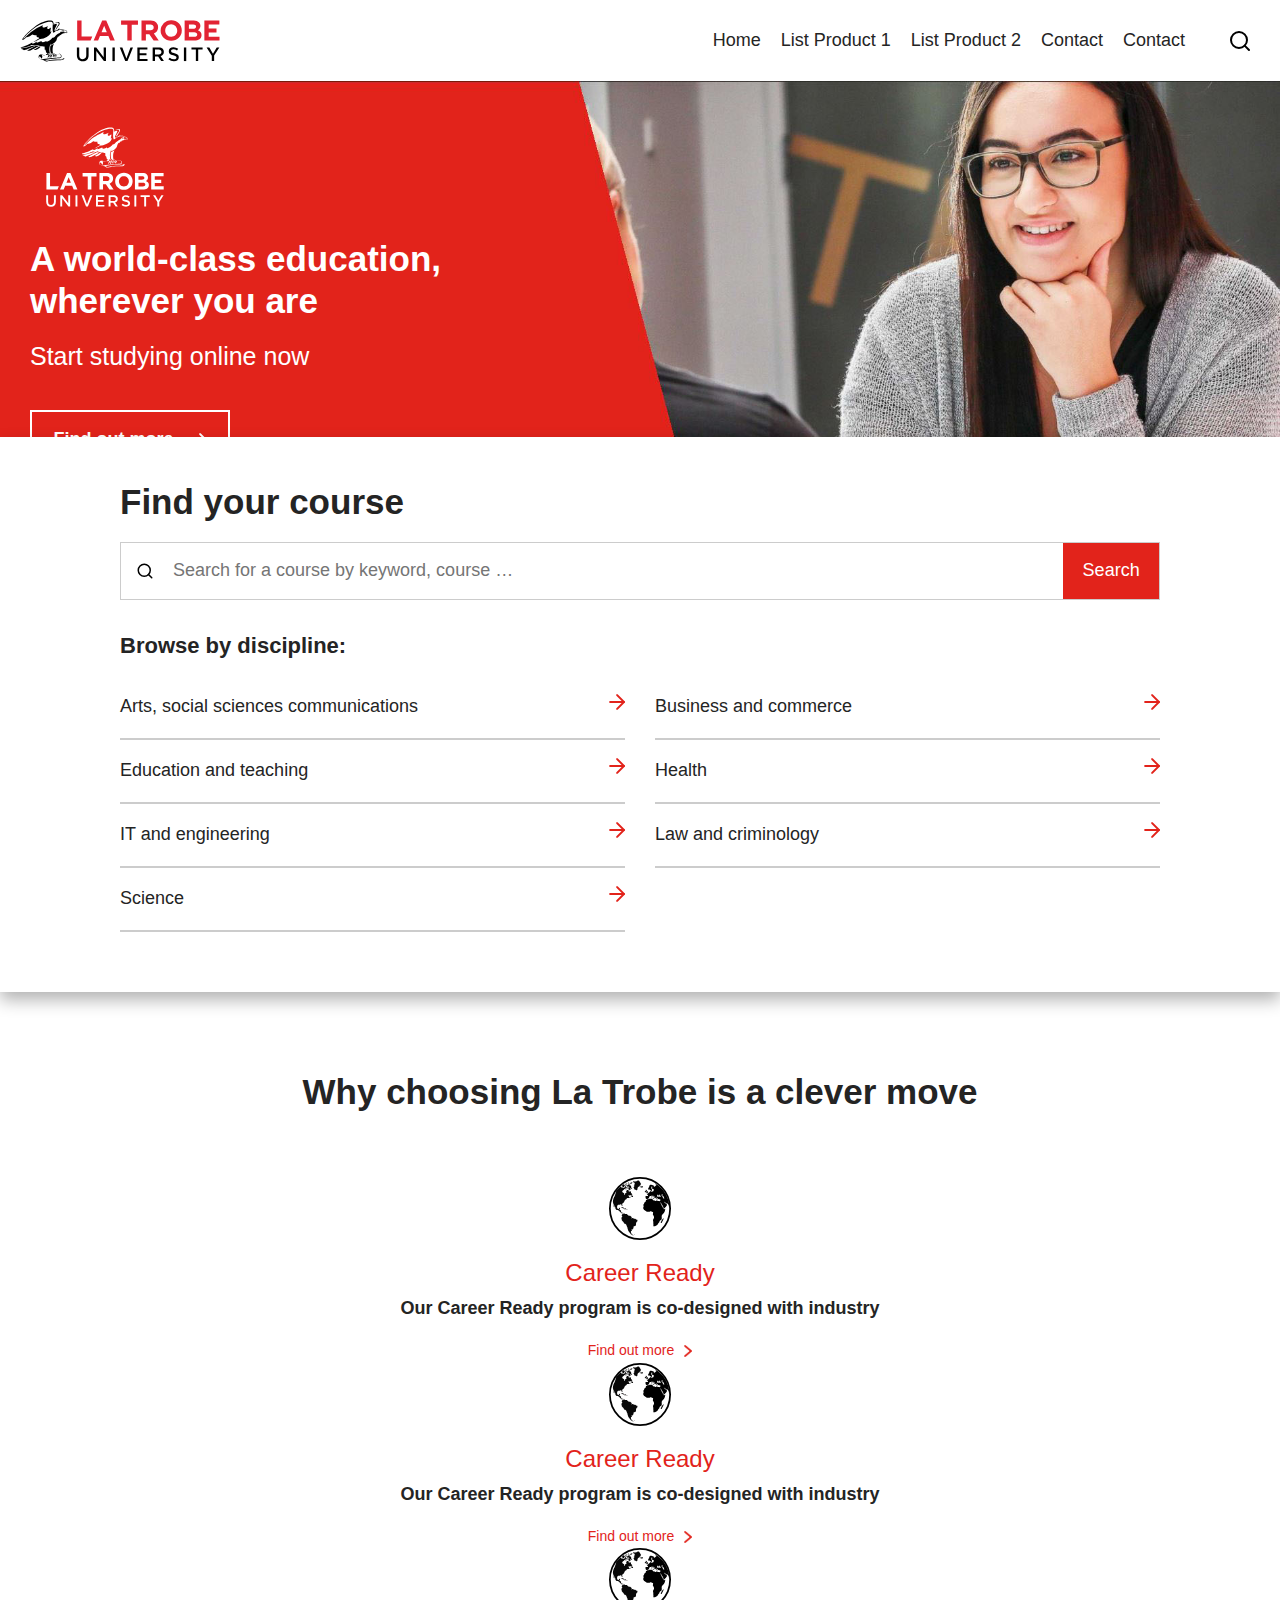
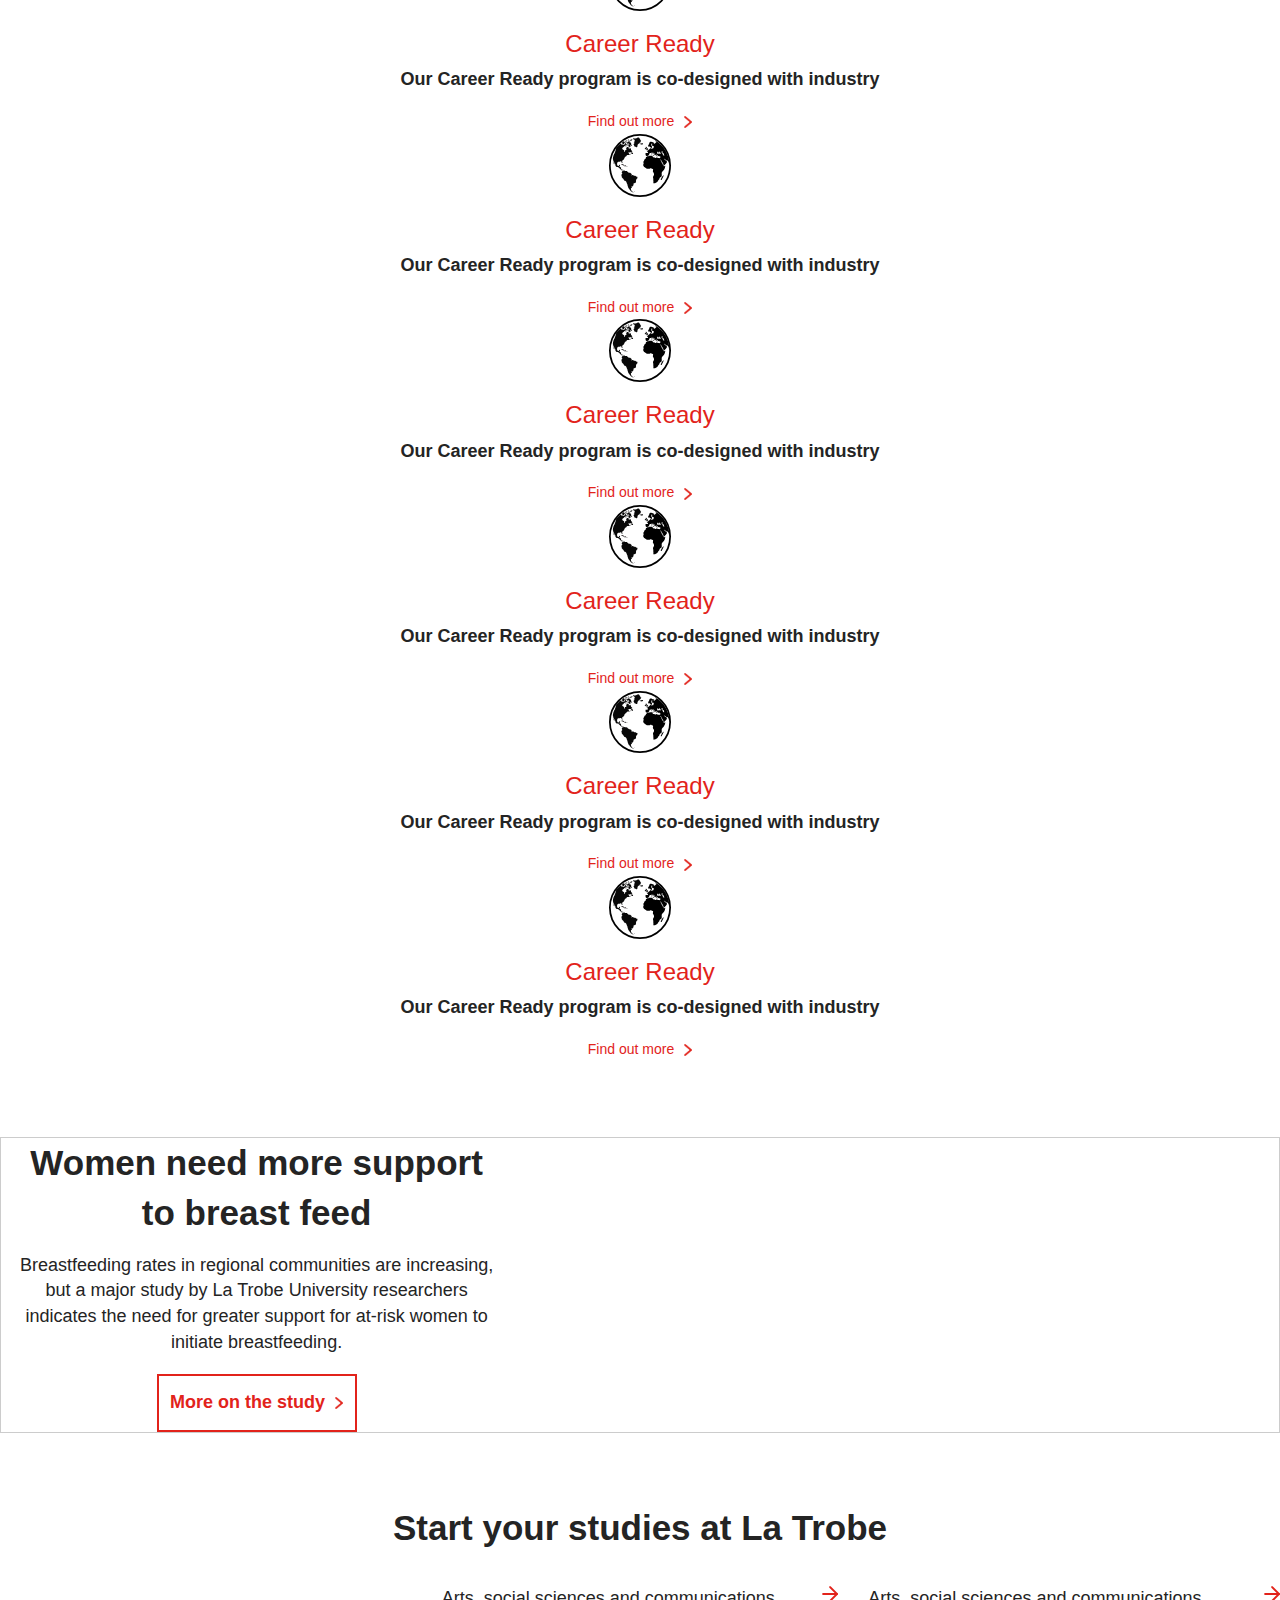
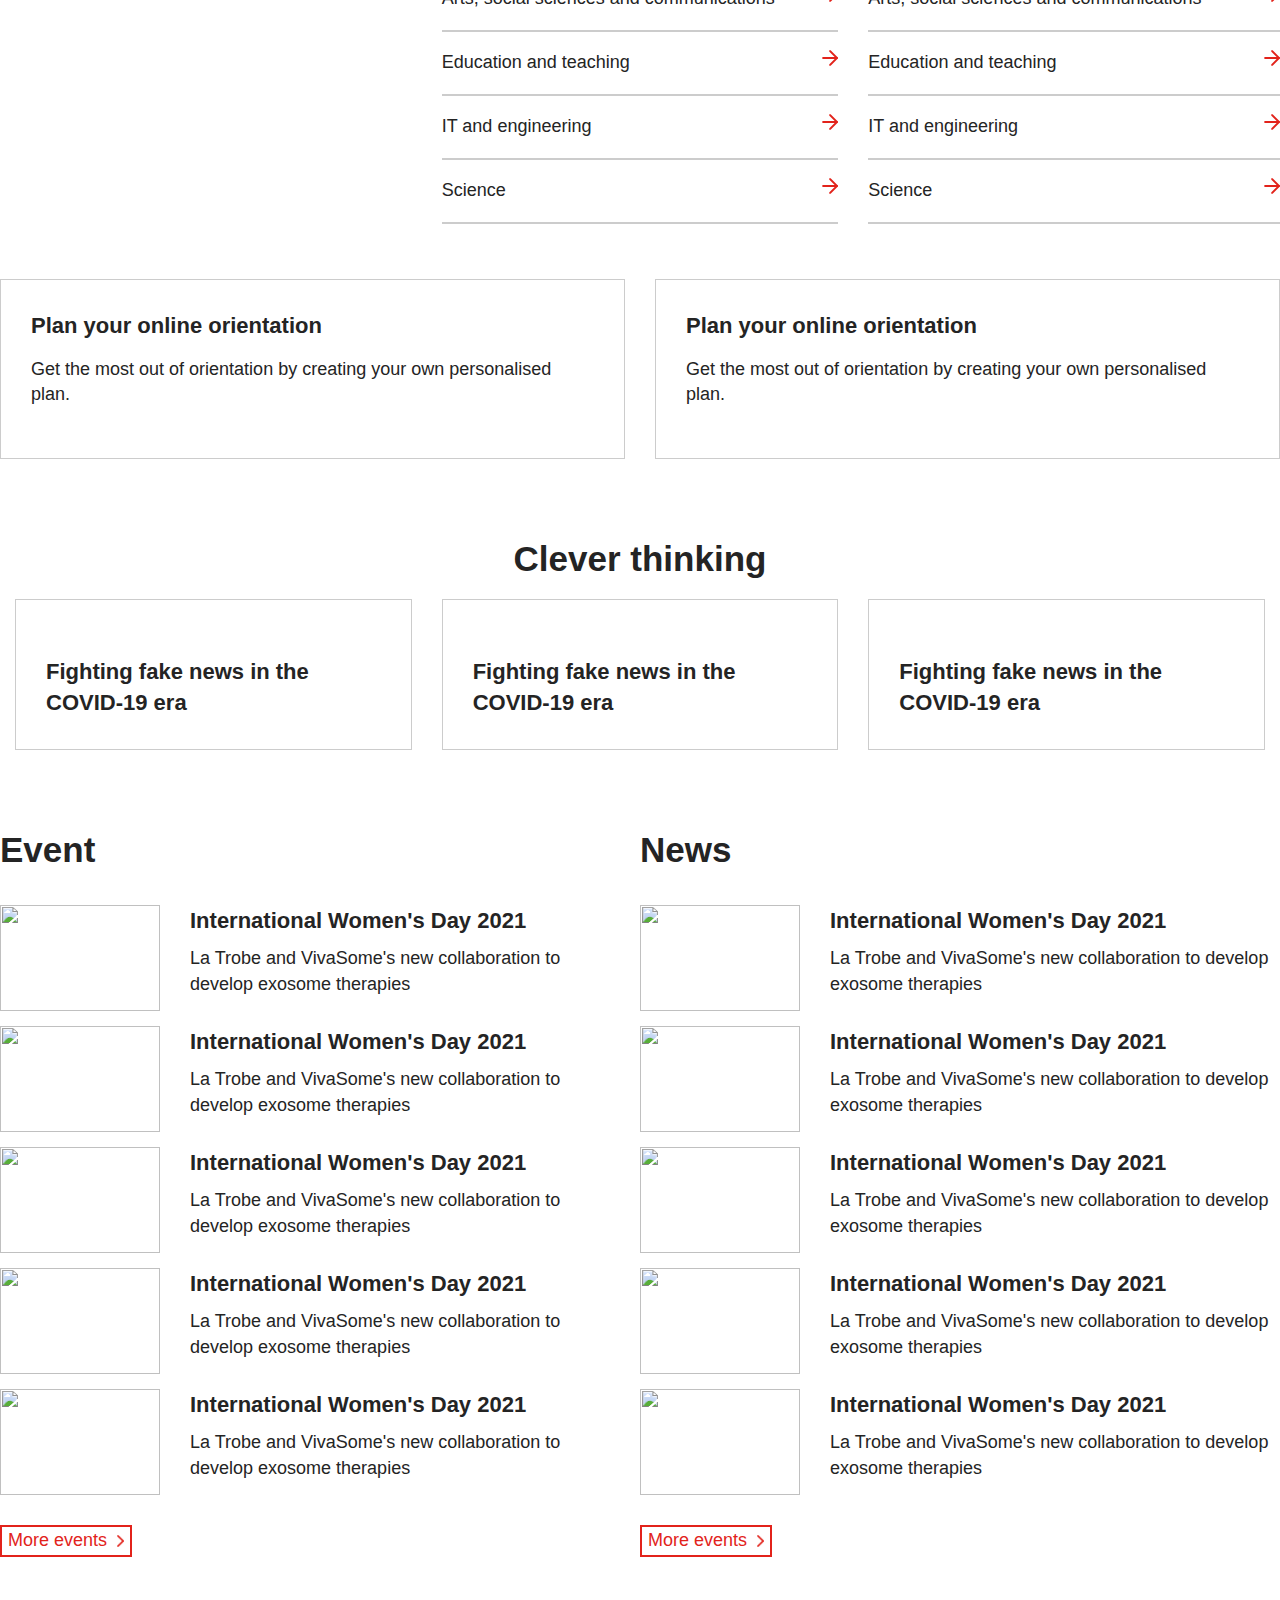
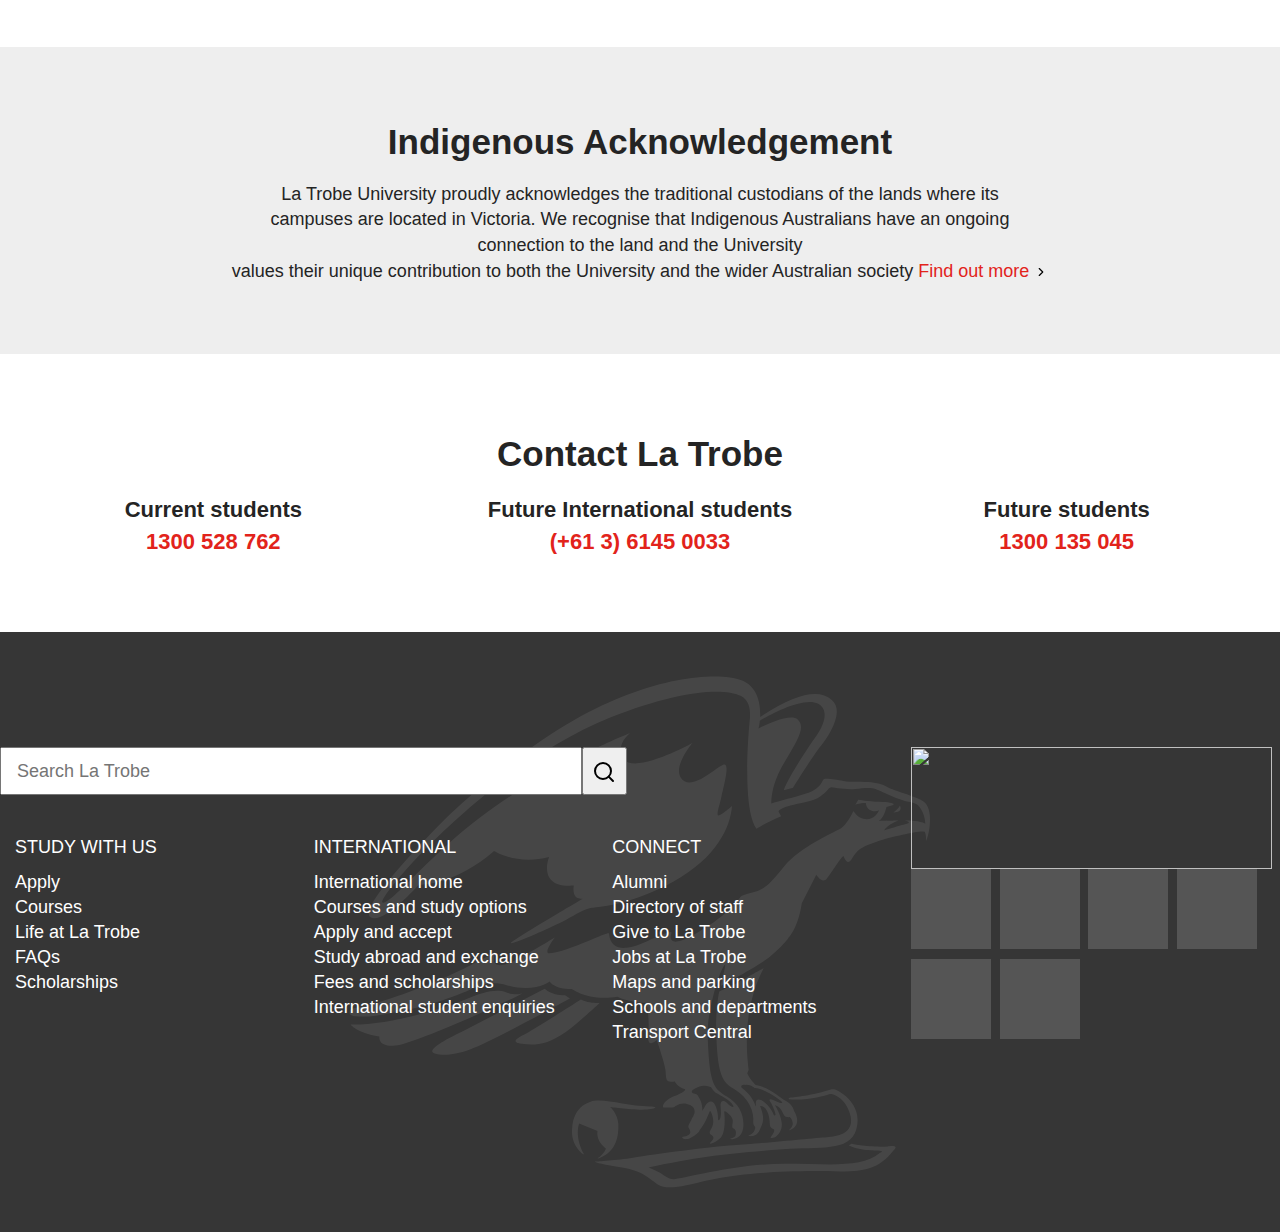
==== commit 53b8e5e8: "- tao da them vao do" ====
--- a/html/index.html
+++ b/html/index.html
@@ -28,6 +28,16 @@
             <div class="wrap-logo-menu-top">
               <img src="imgs/img-logo-top.svg" alt="" width="240" height="81">
             </div>
+            
+              <div class="wrap-menu-top">
+                <ul>
+                  <li><a href="">Home</a></li>
+                  <li><a href="">List Product 1</a></li> 
+                  <li><a href="">List Product 2</a></li>
+                  <li><a href="">Contact</a></li>
+                  <li><a href="">Contact</a></li>
+              </ul>
+  
               <div class="wrap-search-menu-top">
                 <Button><img src="imgs/icon-search.svg" alt=""></Button>
               </div>
--- a/html/home/home.css
+++ b/html/home/home.css
@@ -647,7 +647,7 @@
     text-align: center;
 }
 
-/* ============================================================== footer ========================================================= */
+/* ============================================================== footer test ========================================================= */
 footer {
     background-color: #363636;
     position: relative;
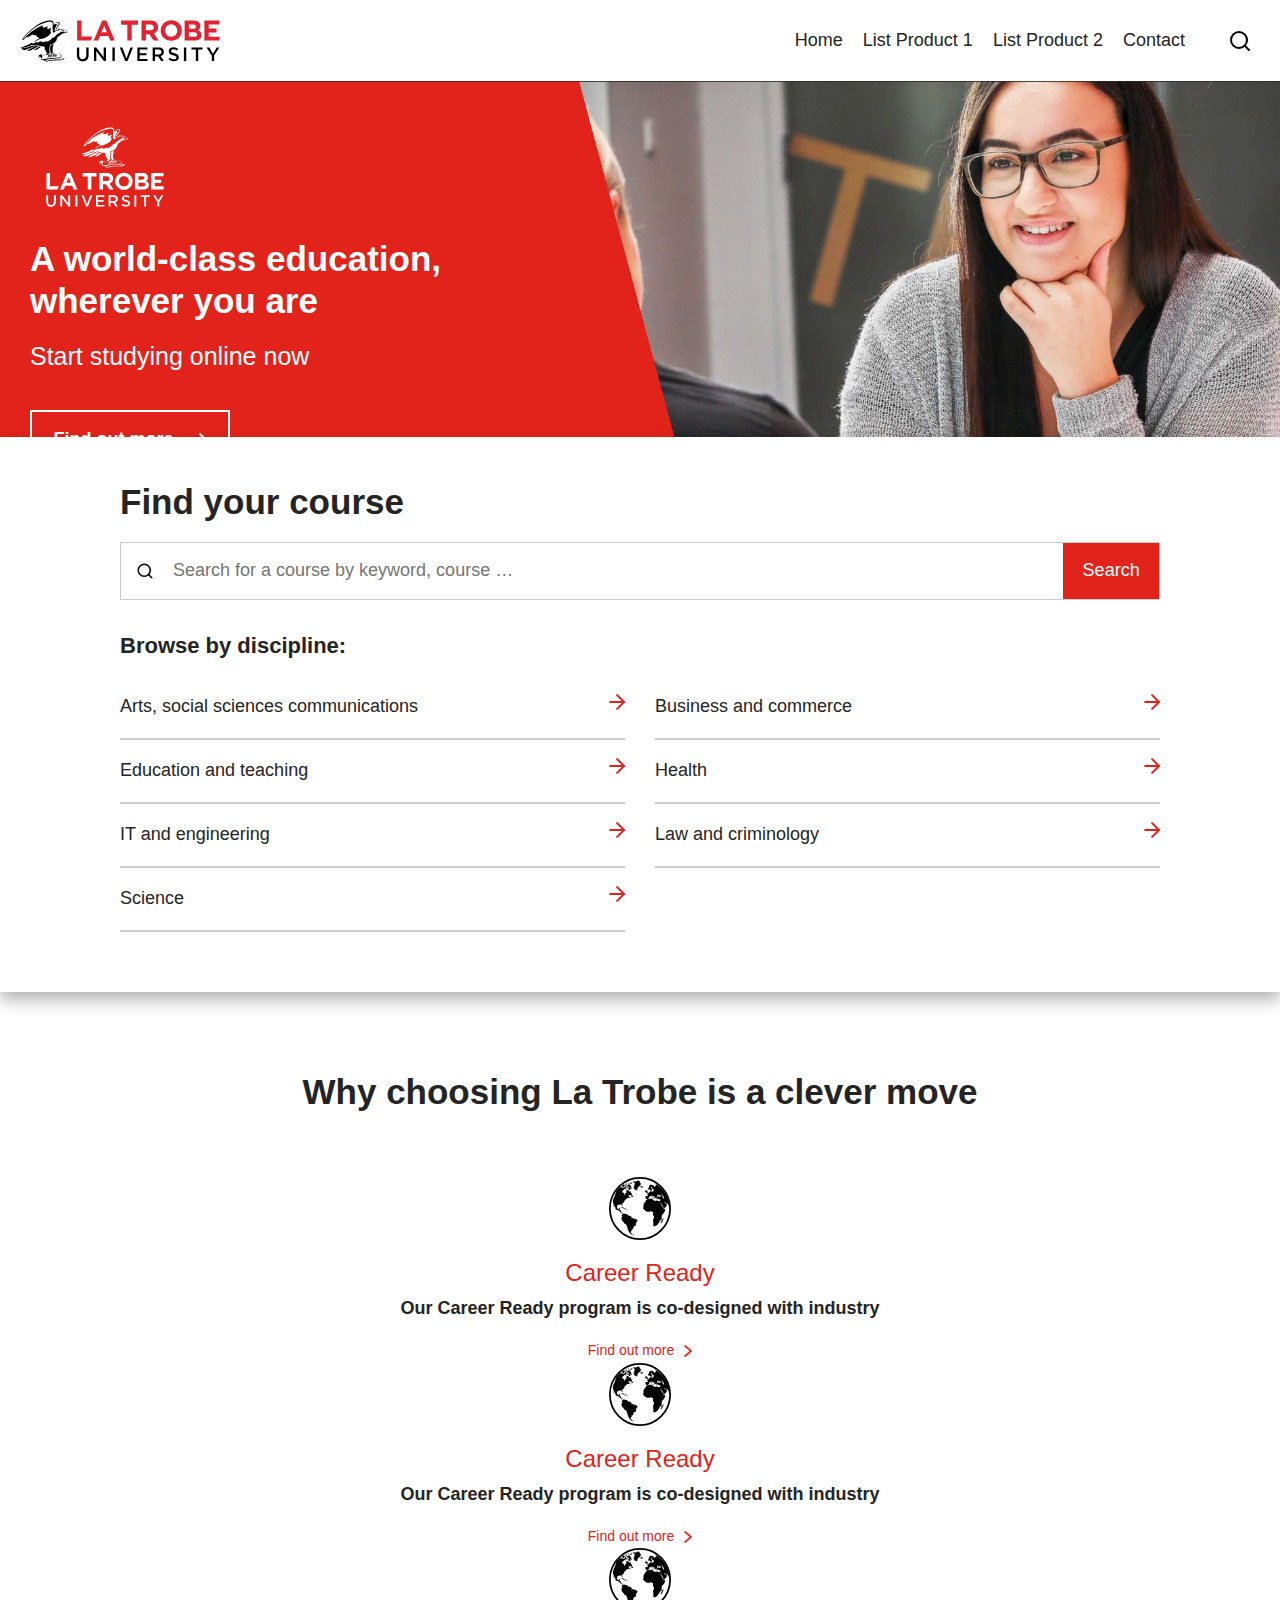
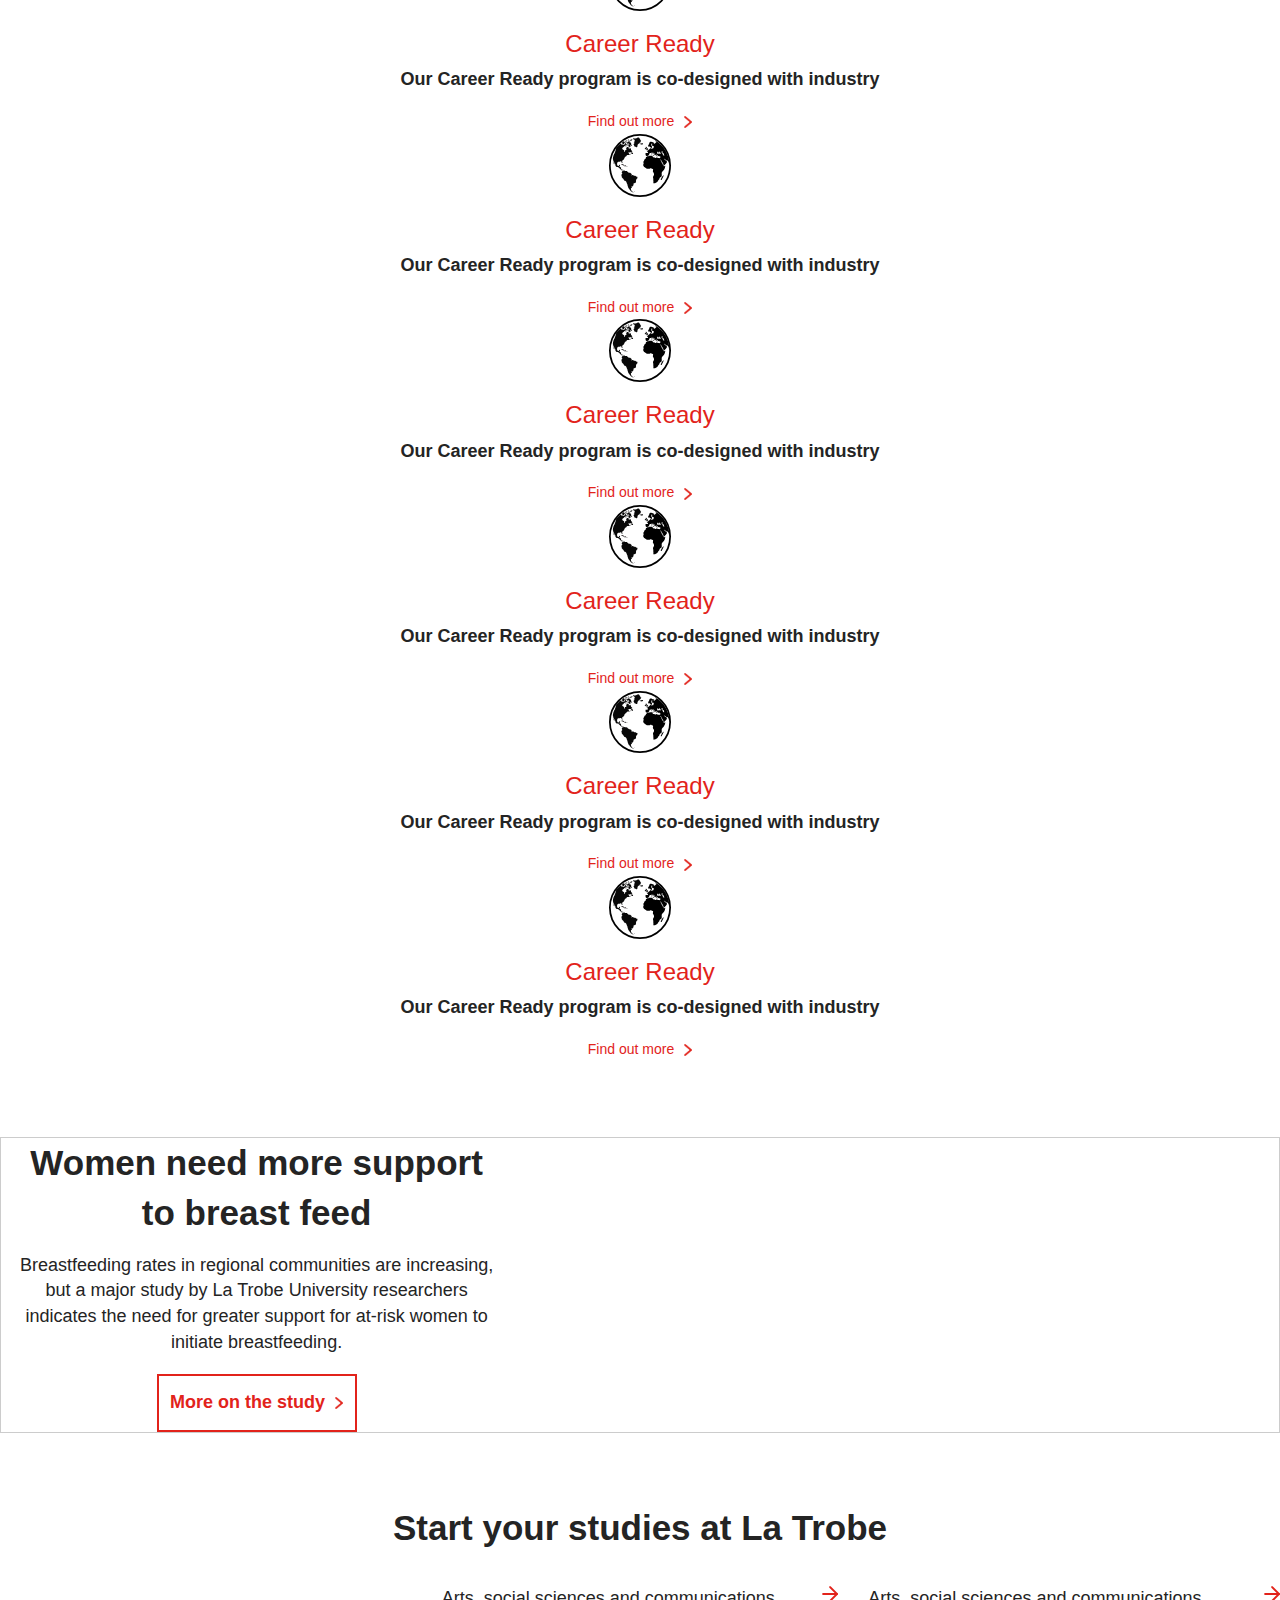
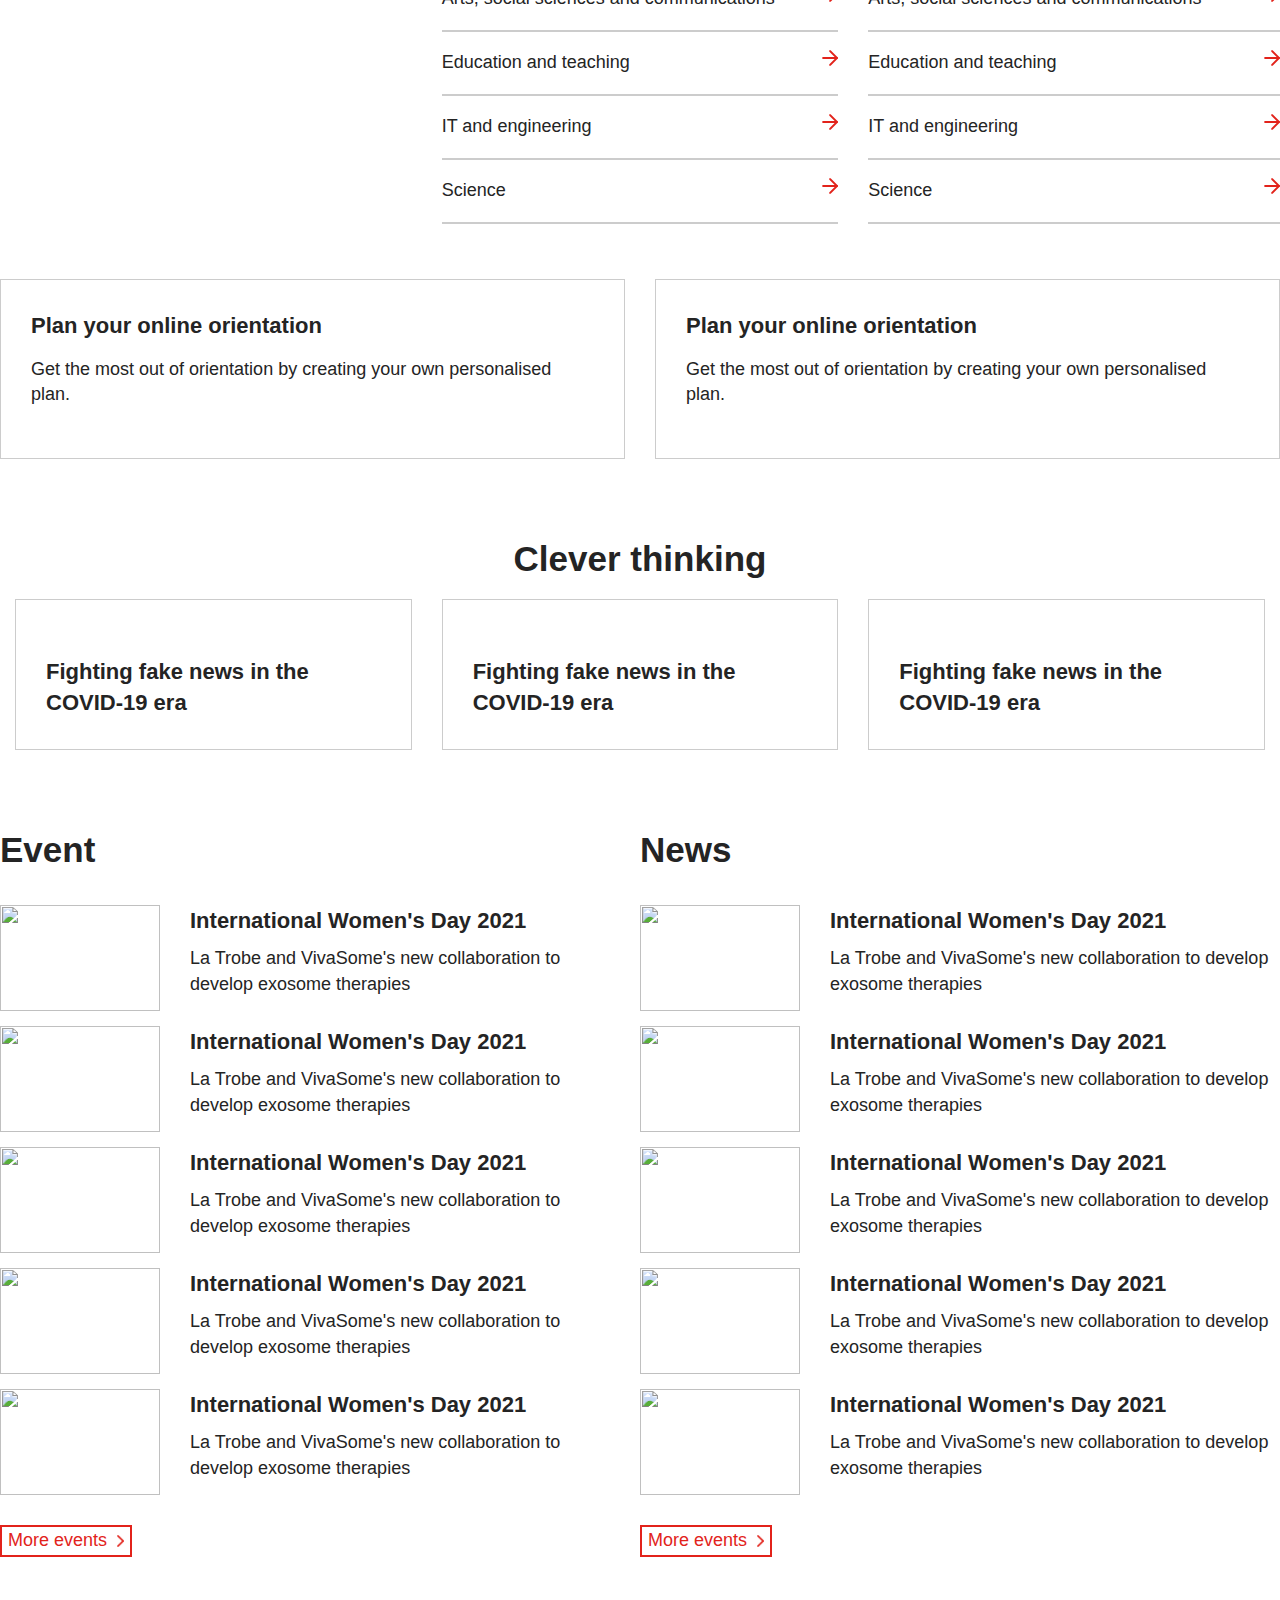
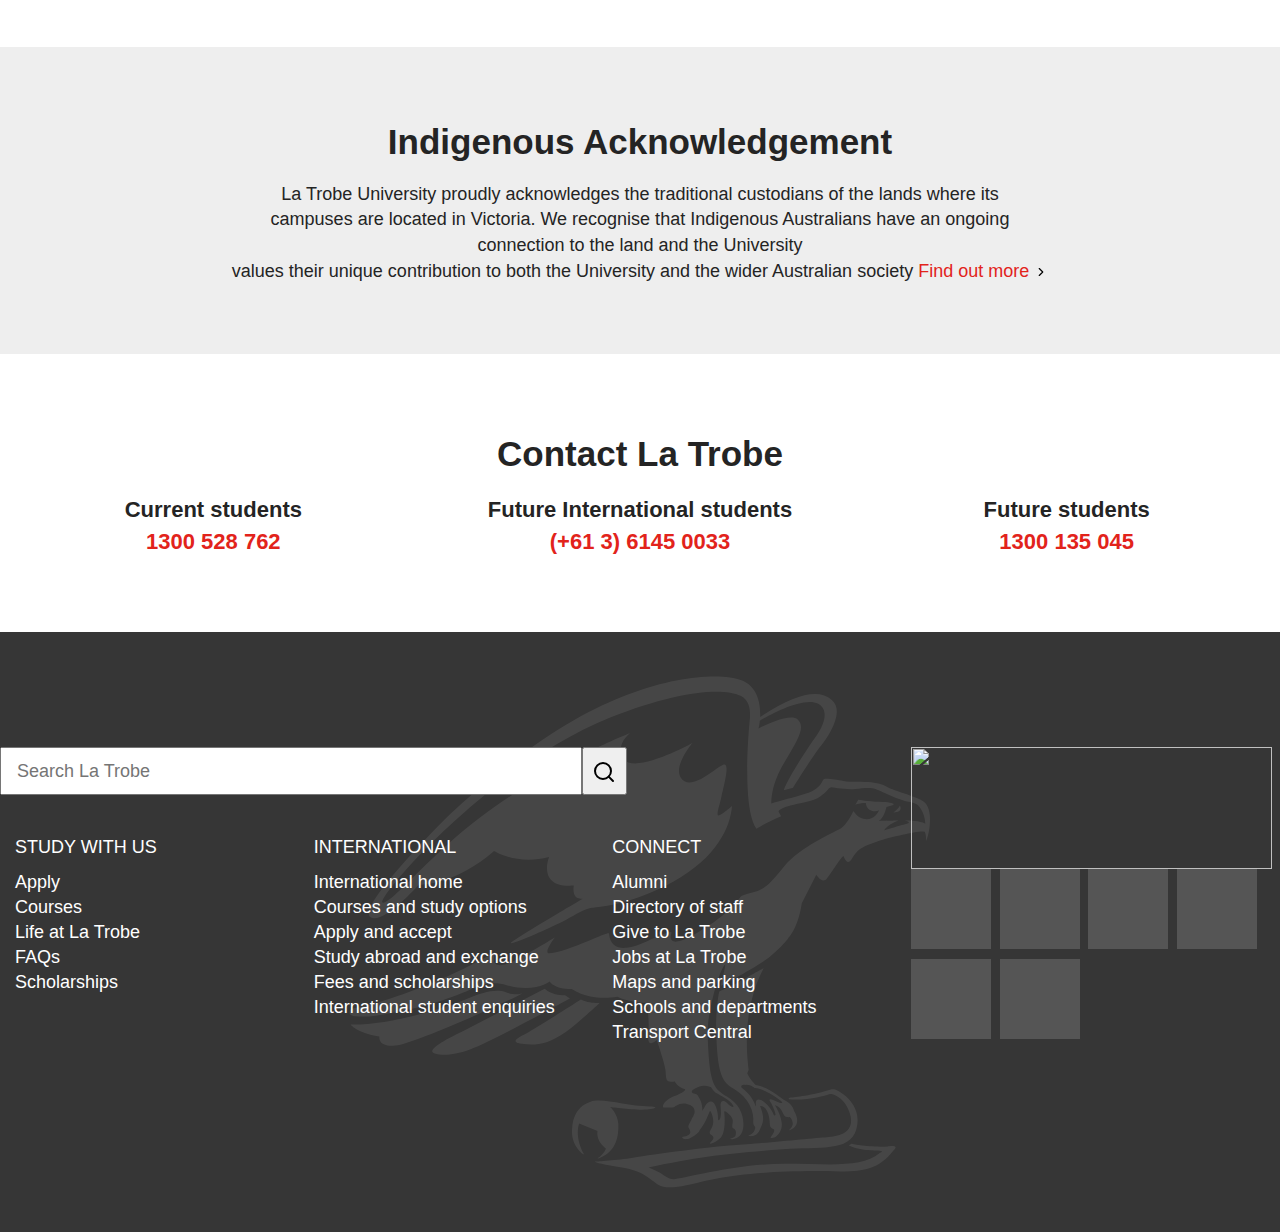
==== commit adee45a8: "xoa the i" ====
--- a/html/index.html
+++ b/html/index.html
@@ -34,7 +34,6 @@
                   <li><a href="">Home</a></li>
                   <li><a href="">List Product 1</a></li> 
                   <li><a href="">List Product 2</a></li>
-                  <li><a href="">Contact</a></li>
                   <li><a href="">Contact</a></li>
               </ul>
   
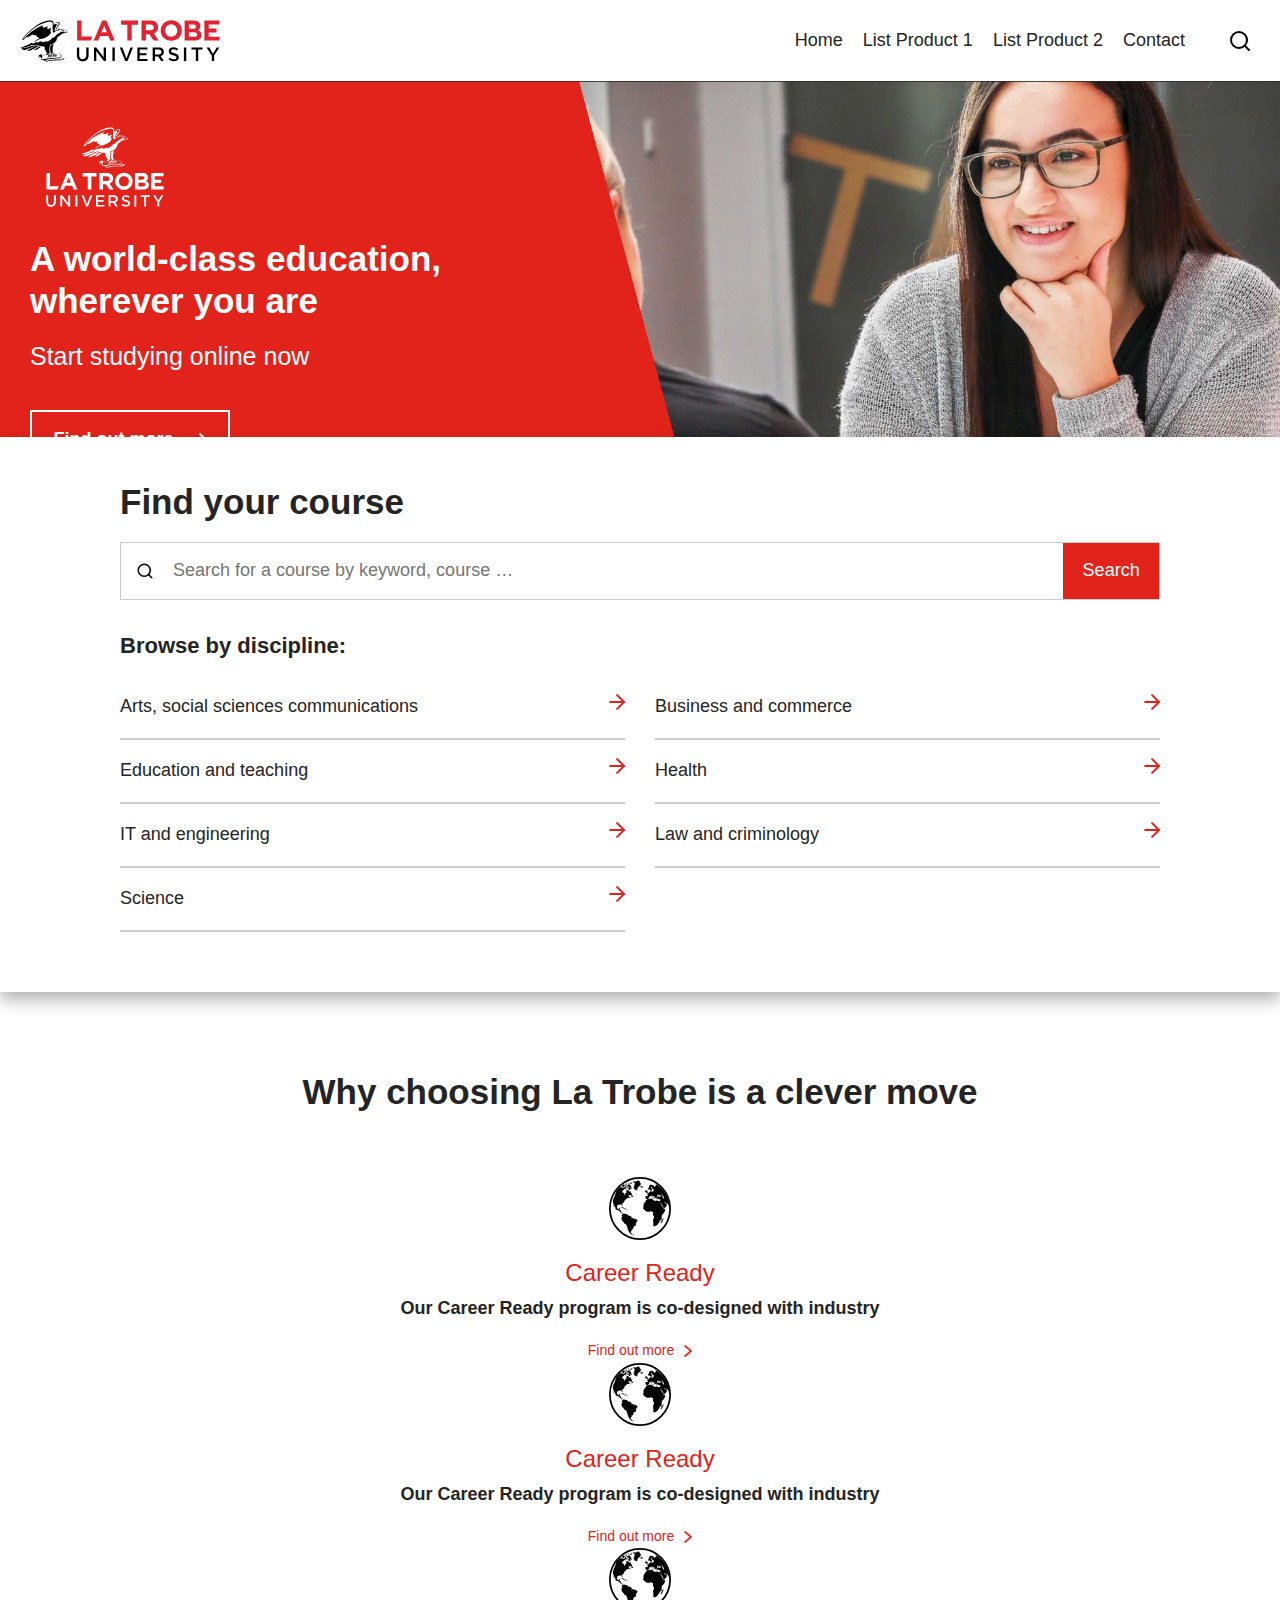
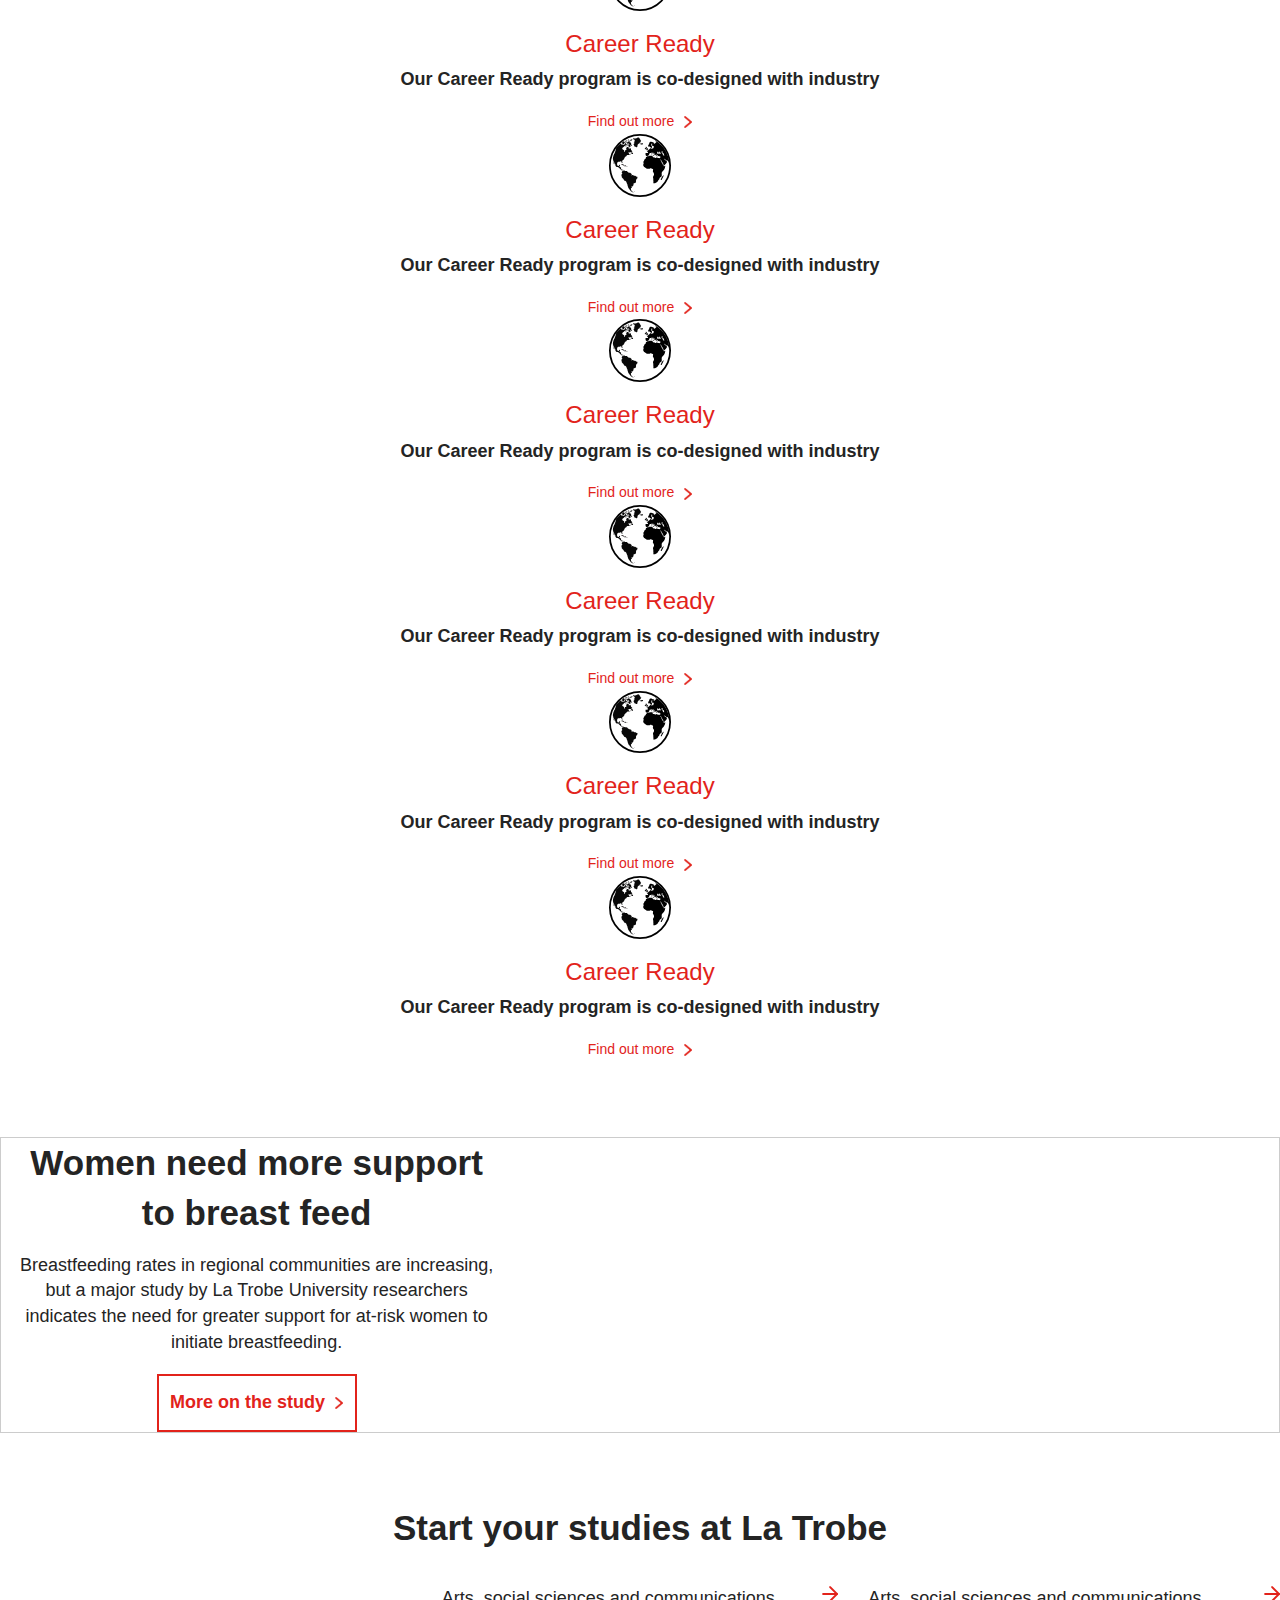
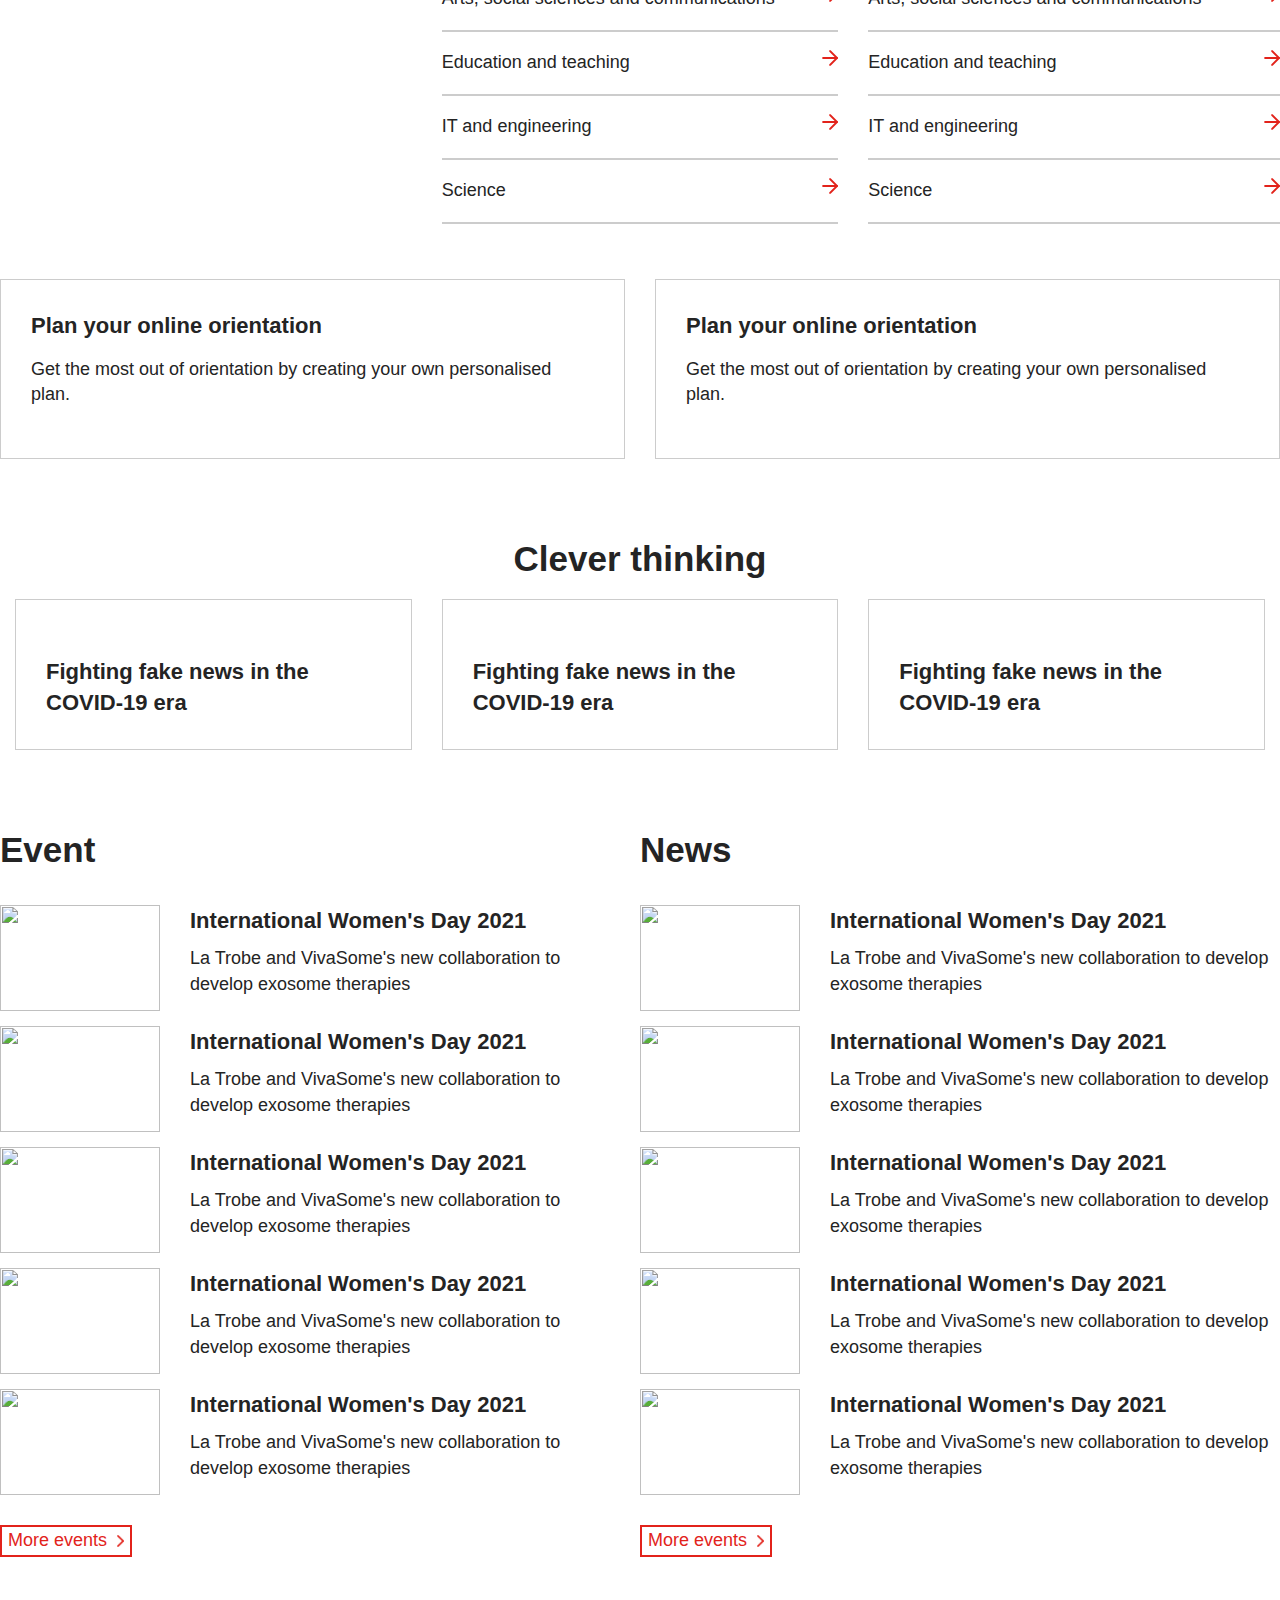
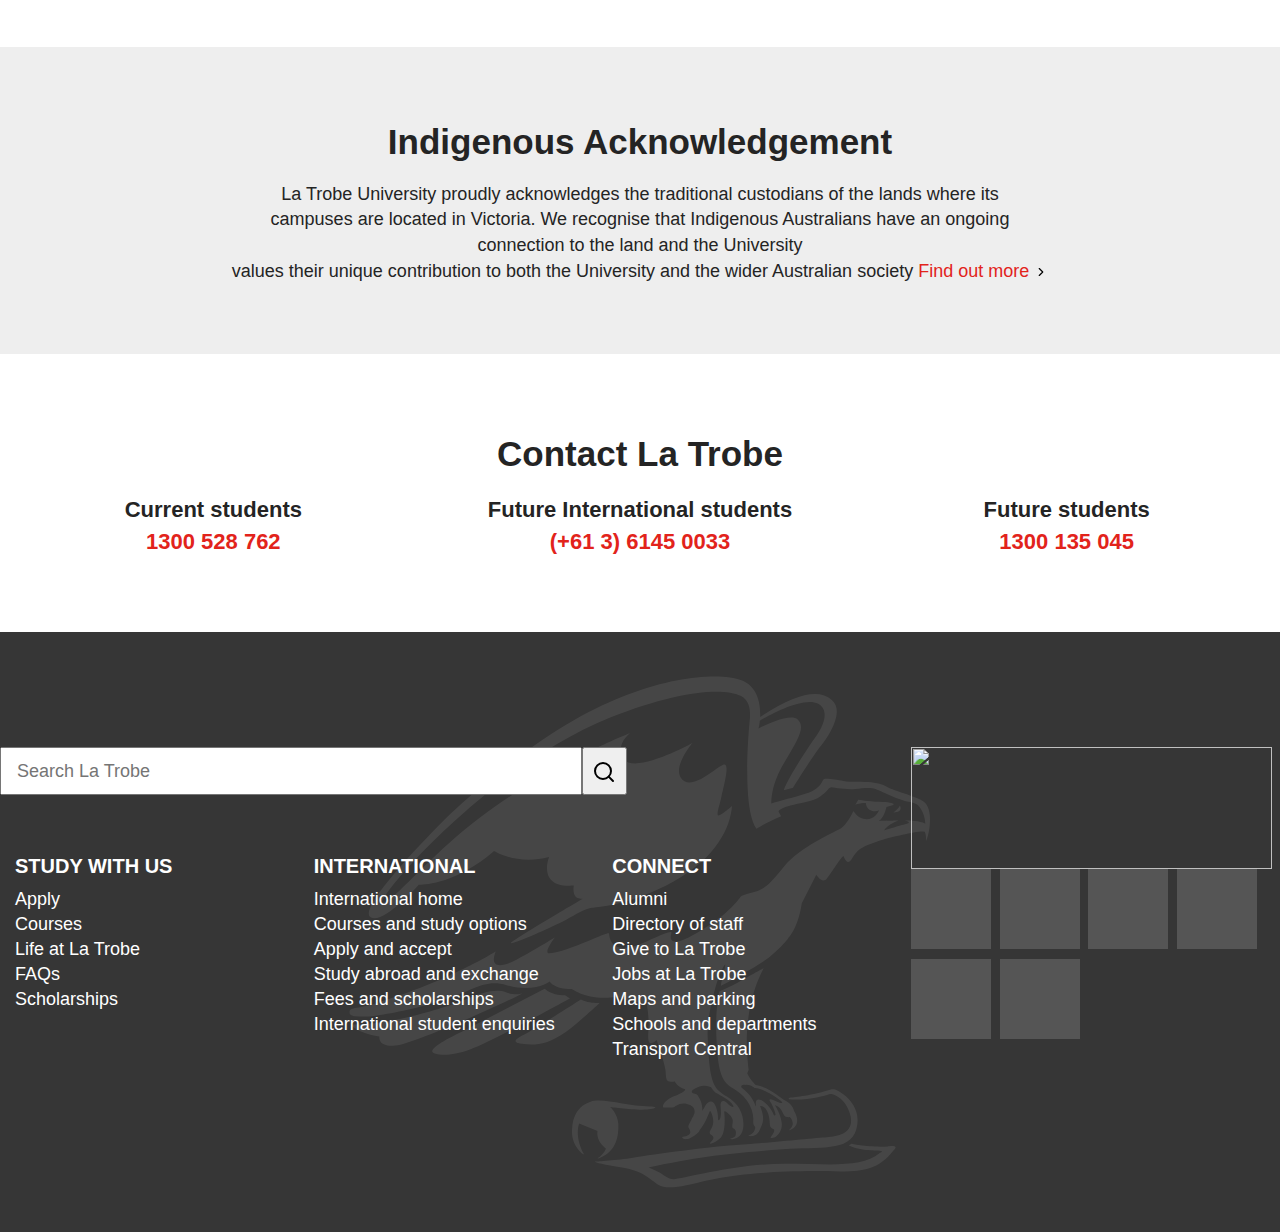
==== commit 724cb649: "responesive footer" ====
--- a/html/index.html
+++ b/html/index.html
@@ -1,49 +1,58 @@
-<!doctype html>
+<!DOCTYPE html>
 <html class="no-js" lang="">
-
-<head>
-  <meta charset="utf-8">
-  <meta http-equiv="X-UA-Compatible" content="IE=edge,chrome=1">
-  <title></title>
-  <meta name="description" content="">
-  <meta name="viewport" content="width=device-width, initial-scale=1">
-  <link href="https://fonts.googleapis.com/css2?family=Open+Sans:wght@300;400;600;700;800&display=swap"
-    rel="stylesheet">
-  <link rel="stylesheet" href="https://maxcdn.bootstrapcdn.com/bootstrap/3.4.1/css/bootstrap.min.css">
-
-  <link rel="stylesheet" href="https://owlcarousel2.github.io/OwlCarousel2/assets/owlcarousel/assets/owl.carousel.min.css" />
-  <link rel="stylesheet" href="https://owlcarousel2.github.io/OwlCarousel2/assets/owlcarousel/assets/owl.theme.default.min.css">
-
-
-  <link rel="stylesheet" href="home/home.css">
-  <link rel="stylesheet" href="home/responsive-home.css">
-
-  <script src="js/vendor/modernizr-2.8.3-respond-1.4.2.min.js"></script>
-</head>
-
-<body>
+  <head>
+    <meta charset="utf-8" />
+    <meta http-equiv="X-UA-Compatible" content="IE=edge,chrome=1" />
+    <title></title>
+    <meta name="description" content="" />
+    <meta name="viewport" content="width=device-width, initial-scale=1" />
+    <link
+      href="https://fonts.googleapis.com/css2?family=Open+Sans:wght@300;400;600;700;800&display=swap"
+      rel="stylesheet"
+    />
+    <link
+      rel="stylesheet"
+      href="https://maxcdn.bootstrapcdn.com/bootstrap/3.4.1/css/bootstrap.min.css"
+    />
+
+    <link
+      rel="stylesheet"
+      href="https://owlcarousel2.github.io/OwlCarousel2/assets/owlcarousel/assets/owl.carousel.min.css"
+    />
+    <link
+      rel="stylesheet"
+      href="https://owlcarousel2.github.io/OwlCarousel2/assets/owlcarousel/assets/owl.theme.default.min.css"
+    />
+
+    <link rel="stylesheet" href="home/home.css" />
+    <link rel="stylesheet" href="home/responsive-home.css" />
+
+    <script src="js/vendor/modernizr-2.8.3-respond-1.4.2.min.js"></script>
+  </head>
+
+  <body>
     <header>
-        <section id="header">
-          <div class="menu-top">
-            <div class="wrap-logo-menu-top">
-              <img src="imgs/img-logo-top.svg" alt="" width="240" height="81">
-            </div>
-            
-              <div class="wrap-menu-top">
-                <ul>
-                  <li><a href="">Home</a></li>
-                  <li><a href="">List Product 1</a></li> 
-                  <li><a href="">List Product 2</a></li>
-                  <li><a href="">Contact</a></li>
-              </ul>
-  
-              <div class="wrap-search-menu-top">
-                <Button><img src="imgs/icon-search.svg" alt=""></Button>
-              </div>
-            </div>
-          </div>
-
-          <!-- <div class="wrap-menu">
+      <section id="header">
+        <div class="menu-top">
+          <div class="wrap-logo-menu-top">
+            <img src="imgs/img-logo-top.svg" alt="" width="240" height="81" />
+          </div>
+
+          <div class="wrap-menu-top">
+            <ul>
+              <li><a href="">Home</a></li>
+              <li><a href="">List Product 1</a></li>
+              <li><a href="">List Product 2</a></li>
+              <li><a href="">Contact</a></li>
+            </ul>
+
+            <div class="wrap-search-menu-top">
+              <button><img src="imgs/icon-search.svg" alt="" /></button>
+            </div>
+          </div>
+        </div>
+
+        <!-- <div class="wrap-menu">
             <ul class="menu">
               <li><a href="">Cử nhân</a>
                  <ul class="sub">
@@ -86,416 +95,519 @@
               <li><a href="">About</a></li>
             </ul>
           </div> -->
-        </section>
-        
+      </section>
     </header>
 
     <main>
-        <section id="banner-home">
-          <div class="wrap-banner">
-            <img src="imgs/img-banner.jpg" alt="">
-
-            <div class="wrap-content-banner">
-
-              <div class="icon">
-                <img src="imgs/icon-logo.svg" alt="" width="250" height="186">
-              </div>
-
-              <div class="text-big">
-                  A world-class education, <br>wherever you are
-              </div>
-
-              <div class="text-small">
-                  Start studying online now
-              </div>
-              <div class="button-common button-banner">
-                <button>Find out more 	&nbsp; 	&nbsp; <img src="imgs/icon-white-chevron-right.png" alt=""></button>
-              </div>
-
-            </div>
-          </div>
-
-          <div class="wrap-banner-mobile">
-            <div class="banner-mobile">
-              <img src="imgs/img-banner-mobile.jpg" alt="">
-            </div>
-            <div class="content-banner-mobile">
-              <div class="text-big">
-                A world-class education, <br>wherever you are
-              </div>
-
-              <div class="text-small">
-                  Start studying online now
-              </div>
-
-              <div class="button-common button-banner">
-                <button>Find out more 	&nbsp; 	&nbsp; <img src="imgs/icon-white-chevron-right.png" alt=""></button>
-              </div>
-
-            </div>
-          </div>
-        </section>
-
-        <section id="find">
-          <div class="wrap-find">
-            <div class="content-find">
-              <div class="title-common">
-                Find your course
-              </div>
-        
-              <div class="wrap-search-find">
-                <div class="icon-search-find">
-                  <img src="imgs/icon-search.svg" alt="" width="18" height="18">
-                </div>
-        
-                <div class="text-search-find">
-                  <input type="text" placeholder="Search for a course by keyword, course …">
-                </div>
-        
-                <div class="button-search-find">
-                  <button>Search</button>
-                </div>
-        
-              </div>
-            </div>
-        
-            <div class="wrap-browse">
-              <div class="title-browse title-grid-post-common">Browse by discipline:</div>
-              <div class="list-left-browse">
-                <ul class="wrap-list-left">
-                  <li><a href="" class="description-grid-post-common">Arts, social sciences communications <img
-                        src="imgs/icon-arrow-right.png" alt=""></a></li>
-                  <li><a href="" class="description-grid-post-common">Education and teaching <img
-                        src="imgs/icon-arrow-right.png" alt=""></a></li>
-                  <li><a href="" class="description-grid-post-common">IT and engineering <img src="imgs/icon-arrow-right.png"
-                        alt=""></a></li>
-                  <li><a href="" class="description-grid-post-common">Science <img src="imgs/icon-arrow-right.png" alt=""></a>
-                  </li>
-                </ul>
-              </div>
-        
-              <div class="list-right-browse">
-                <ul class="wrap-list-right">
-                  <li><a href="" class="description-grid-post-common">Business and commerce <img src="imgs/icon-arrow-right.png"
-                        alt=""></a></li>
-                  <li><a href="" class="description-grid-post-common">Health <img src="imgs/icon-arrow-right.png" alt=""></a>
-                  </li>
-                  <li><a href="" class="description-grid-post-common">Law and criminology <img src="imgs/icon-arrow-right.png"
-                        alt=""></a></li>
-                </ul>
-              </div>
-            </div>
-          </div>
-        </section>
-        
-        <section id="partner">
-          <div class="title-common title-partner">
-            Why choosing La Trobe is a clever move
-          </div>
-        
-        
-          <div class="content-partner">
-            <div class="owl-carousel owl-theme">
-              <div class="item">
-                <div class="item-logo-partner">
-                  <img src="imgs/img-logo-partner.svg" alt="">
-                </div>
-        
-                <div class="item-title-partner">
-                  <h3>Career Ready</h3>
-                </div>
-        
-                <div class="item-discription-partner ">
-                  Our Career Ready program is co-designed with industry
-                </div>
-        
-                <div class="item-find-more-partner">
-                  <a href="">
-                    <div class="wrap-find-out">
-                      <div>Find out more</div>
-                      <div style="margin-left: 10px;"><img src="imgs/icon-red-chevron-right.png" alt="" width="8" height="12">
-                      </div>
+      <section id="banner-home">
+        <div class="wrap-banner">
+          <img src="imgs/img-banner.jpg" alt="" />
+
+          <div class="wrap-content-banner">
+            <div class="icon">
+              <img src="imgs/icon-logo.svg" alt="" width="250" height="186" />
+            </div>
+
+            <div class="text-big">
+              A world-class education, <br />wherever you are
+            </div>
+
+            <div class="text-small">Start studying online now</div>
+            <div class="button-common button-banner">
+              <button>
+                Find out more &nbsp; &nbsp;
+                <img src="imgs/icon-white-chevron-right.png" alt="" />
+              </button>
+            </div>
+          </div>
+        </div>
+
+        <div class="wrap-banner-mobile">
+          <div class="banner-mobile">
+            <img src="imgs/img-banner-mobile.jpg" alt="" />
+          </div>
+          <div class="content-banner-mobile">
+            <div class="text-big">
+              A world-class education, <br />wherever you are
+            </div>
+
+            <div class="text-small">Start studying online now</div>
+
+            <div class="button-common button-banner">
+              <button>
+                Find out more &nbsp; &nbsp;
+                <img src="imgs/icon-white-chevron-right.png" alt="" />
+              </button>
+            </div>
+          </div>
+        </div>
+      </section>
+
+      <section id="find">
+        <div class="wrap-find">
+          <div class="content-find">
+            <div class="title-common">Find your course</div>
+
+            <div class="wrap-search-find">
+              <div class="icon-search-find">
+                <img src="imgs/icon-search.svg" alt="" width="18" height="18" />
+              </div>
+
+              <div class="text-search-find">
+                <input
+                  type="text"
+                  placeholder="Search for a course by keyword, course …"
+                />
+              </div>
+
+              <div class="button-search-find">
+                <button>Search</button>
+              </div>
+            </div>
+          </div>
+
+          <div class="wrap-browse">
+            <div class="title-browse title-grid-post-common">
+              Browse by discipline:
+            </div>
+            <div class="list-left-browse">
+              <ul class="wrap-list-left">
+                <li>
+                  <a href="" class="description-grid-post-common"
+                    >Arts, social sciences communications
+                    <img src="imgs/icon-arrow-right.png" alt=""
+                  /></a>
+                </li>
+                <li>
+                  <a href="" class="description-grid-post-common"
+                    >Education and teaching
+                    <img src="imgs/icon-arrow-right.png" alt=""
+                  /></a>
+                </li>
+                <li>
+                  <a href="" class="description-grid-post-common"
+                    >IT and engineering
+                    <img src="imgs/icon-arrow-right.png" alt=""
+                  /></a>
+                </li>
+                <li>
+                  <a href="" class="description-grid-post-common"
+                    >Science <img src="imgs/icon-arrow-right.png" alt=""
+                  /></a>
+                </li>
+              </ul>
+            </div>
+
+            <div class="list-right-browse">
+              <ul class="wrap-list-right">
+                <li>
+                  <a href="" class="description-grid-post-common"
+                    >Business and commerce
+                    <img src="imgs/icon-arrow-right.png" alt=""
+                  /></a>
+                </li>
+                <li>
+                  <a href="" class="description-grid-post-common"
+                    >Health <img src="imgs/icon-arrow-right.png" alt=""
+                  /></a>
+                </li>
+                <li>
+                  <a href="" class="description-grid-post-common"
+                    >Law and criminology
+                    <img src="imgs/icon-arrow-right.png" alt=""
+                  /></a>
+                </li>
+              </ul>
+            </div>
+          </div>
+        </div>
+      </section>
+
+      <section id="partner">
+        <div class="title-common title-partner">
+          Why choosing La Trobe is a clever move
+        </div>
+
+        <div class="content-partner">
+          <div class="owl-carousel owl-theme">
+            <div class="item">
+              <div class="item-logo-partner">
+                <img src="imgs/img-logo-partner.svg" alt="" />
+              </div>
+
+              <div class="item-title-partner">
+                <h3>Career Ready</h3>
+              </div>
+
+              <div class="item-discription-partner">
+                Our Career Ready program is co-designed with industry
+              </div>
+
+              <div class="item-find-more-partner">
+                <a href="">
+                  <div class="wrap-find-out">
+                    <div>Find out more</div>
+                    <div style="margin-left: 10px">
+                      <img
+                        src="imgs/icon-red-chevron-right.png"
+                        alt=""
+                        width="8"
+                        height="12"
+                      />
                     </div>
-                  </a>
-                </div>
-              </div>
-        
-        
-              <div class="item">
-                <div class="item-logo-partner">
-                  <img src="imgs/img-logo-partner.svg" alt="">
-                </div>
-        
-                <div class="item-title-partner">
-                  <h3>Career Ready</h3>
-                </div>
-        
-                <div class="item-discription-partner ">
-                  Our Career Ready program is co-designed with industry
-                </div>
-        
-                <div class="item-find-more-partner">
-                  <a href="">
-                    <div class="wrap-find-out">
-                      <div>Find out more</div>
-                      <div style="margin-left: 10px;"><img src="imgs/icon-red-chevron-right.png" alt="" width="8" height="12">
-                      </div>
+                  </div>
+                </a>
+              </div>
+            </div>
+
+            <div class="item">
+              <div class="item-logo-partner">
+                <img src="imgs/img-logo-partner.svg" alt="" />
+              </div>
+
+              <div class="item-title-partner">
+                <h3>Career Ready</h3>
+              </div>
+
+              <div class="item-discription-partner">
+                Our Career Ready program is co-designed with industry
+              </div>
+
+              <div class="item-find-more-partner">
+                <a href="">
+                  <div class="wrap-find-out">
+                    <div>Find out more</div>
+                    <div style="margin-left: 10px">
+                      <img
+                        src="imgs/icon-red-chevron-right.png"
+                        alt=""
+                        width="8"
+                        height="12"
+                      />
                     </div>
-                  </a>
-                </div>
-              </div>
-        
-        
-              <div class="item">
-                <div class="item-logo-partner">
-                  <img src="imgs/img-logo-partner.svg" alt="">
-                </div>
-        
-                <div class="item-title-partner">
-                  <h3>Career Ready</h3>
-                </div>
-        
-                <div class="item-discription-partner ">
-                  Our Career Ready program is co-designed with industry
-                </div>
-        
-                <div class="item-find-more-partner">
-                  <a href="">
-                    <div class="wrap-find-out">
-                      <div>Find out more</div>
-                      <div style="margin-left: 10px;"><img src="imgs/icon-red-chevron-right.png" alt="" width="8" height="12">
-                      </div>
+                  </div>
+                </a>
+              </div>
+            </div>
+
+            <div class="item">
+              <div class="item-logo-partner">
+                <img src="imgs/img-logo-partner.svg" alt="" />
+              </div>
+
+              <div class="item-title-partner">
+                <h3>Career Ready</h3>
+              </div>
+
+              <div class="item-discription-partner">
+                Our Career Ready program is co-designed with industry
+              </div>
+
+              <div class="item-find-more-partner">
+                <a href="">
+                  <div class="wrap-find-out">
+                    <div>Find out more</div>
+                    <div style="margin-left: 10px">
+                      <img
+                        src="imgs/icon-red-chevron-right.png"
+                        alt=""
+                        width="8"
+                        height="12"
+                      />
                     </div>
-                  </a>
-                </div>
-              </div>
-        
-        
-              <div class="item">
-                <div class="item-logo-partner">
-                  <img src="imgs/img-logo-partner.svg" alt="">
-                </div>
-        
-                <div class="item-title-partner">
-                  <h3>Career Ready</h3>
-                </div>
-        
-                <div class="item-discription-partner ">
-                  Our Career Ready program is co-designed with industry
-                </div>
-        
-                <div class="item-find-more-partner">
-                  <a href="">
-                    <div class="wrap-find-out">
-                      <div>Find out more</div>
-                      <div style="margin-left: 10px;"><img src="imgs/icon-red-chevron-right.png" alt="" width="8" height="12">
-                      </div>
+                  </div>
+                </a>
+              </div>
+            </div>
+
+            <div class="item">
+              <div class="item-logo-partner">
+                <img src="imgs/img-logo-partner.svg" alt="" />
+              </div>
+
+              <div class="item-title-partner">
+                <h3>Career Ready</h3>
+              </div>
+
+              <div class="item-discription-partner">
+                Our Career Ready program is co-designed with industry
+              </div>
+
+              <div class="item-find-more-partner">
+                <a href="">
+                  <div class="wrap-find-out">
+                    <div>Find out more</div>
+                    <div style="margin-left: 10px">
+                      <img
+                        src="imgs/icon-red-chevron-right.png"
+                        alt=""
+                        width="8"
+                        height="12"
+                      />
                     </div>
-                  </a>
-                </div>
-              </div>
-        
-        
-        
-              <div class="item">
-                <div class="item-logo-partner">
-                  <img src="imgs/img-logo-partner.svg" alt="">
-                </div>
-        
-                <div class="item-title-partner">
-                  <h3>Career Ready</h3>
-                </div>
-        
-                <div class="item-discription-partner ">
-                  Our Career Ready program is co-designed with industry
-                </div>
-        
-                <div class="item-find-more-partner">
-                  <a href="">
-                    <div class="wrap-find-out">
-                      <div>Find out more</div>
-                      <div style="margin-left: 10px;"><img src="imgs/icon-red-chevron-right.png" alt="" width="8" height="12">
-                      </div>
+                  </div>
+                </a>
+              </div>
+            </div>
+
+            <div class="item">
+              <div class="item-logo-partner">
+                <img src="imgs/img-logo-partner.svg" alt="" />
+              </div>
+
+              <div class="item-title-partner">
+                <h3>Career Ready</h3>
+              </div>
+
+              <div class="item-discription-partner">
+                Our Career Ready program is co-designed with industry
+              </div>
+
+              <div class="item-find-more-partner">
+                <a href="">
+                  <div class="wrap-find-out">
+                    <div>Find out more</div>
+                    <div style="margin-left: 10px">
+                      <img
+                        src="imgs/icon-red-chevron-right.png"
+                        alt=""
+                        width="8"
+                        height="12"
+                      />
                     </div>
-                  </a>
-                </div>
-              </div>
-        
-        
-        
-              <div class="item">
-                <div class="item-logo-partner">
-                  <img src="imgs/img-logo-partner.svg" alt="">
-                </div>
-        
-                <div class="item-title-partner">
-                  <h3>Career Ready</h3>
-                </div>
-        
-                <div class="item-discription-partner ">
-                  Our Career Ready program is co-designed with industry
-                </div>
-        
-                <div class="item-find-more-partner">
-                  <a href="">
-                    <div class="wrap-find-out">
-                      <div>Find out more</div>
-                      <div style="margin-left: 10px;"><img src="imgs/icon-red-chevron-right.png" alt="" width="8" height="12">
-                      </div>
+                  </div>
+                </a>
+              </div>
+            </div>
+
+            <div class="item">
+              <div class="item-logo-partner">
+                <img src="imgs/img-logo-partner.svg" alt="" />
+              </div>
+
+              <div class="item-title-partner">
+                <h3>Career Ready</h3>
+              </div>
+
+              <div class="item-discription-partner">
+                Our Career Ready program is co-designed with industry
+              </div>
+
+              <div class="item-find-more-partner">
+                <a href="">
+                  <div class="wrap-find-out">
+                    <div>Find out more</div>
+                    <div style="margin-left: 10px">
+                      <img
+                        src="imgs/icon-red-chevron-right.png"
+                        alt=""
+                        width="8"
+                        height="12"
+                      />
                     </div>
-                  </a>
-                </div>
-              </div>
-        
-        
-        
-              <div class="item">
-                <div class="item-logo-partner">
-                  <img src="imgs/img-logo-partner.svg" alt="">
-                </div>
-        
-                <div class="item-title-partner">
-                  <h3>Career Ready</h3>
-                </div>
-        
-                <div class="item-discription-partner ">
-                  Our Career Ready program is co-designed with industry
-                </div>
-        
-                <div class="item-find-more-partner">
-                  <a href="">
-                    <div class="wrap-find-out">
-                      <div>Find out more</div>
-                      <div style="margin-left: 10px;"><img src="imgs/icon-red-chevron-right.png" alt="" width="8" height="12">
-                      </div>
+                  </div>
+                </a>
+              </div>
+            </div>
+
+            <div class="item">
+              <div class="item-logo-partner">
+                <img src="imgs/img-logo-partner.svg" alt="" />
+              </div>
+
+              <div class="item-title-partner">
+                <h3>Career Ready</h3>
+              </div>
+
+              <div class="item-discription-partner">
+                Our Career Ready program is co-designed with industry
+              </div>
+
+              <div class="item-find-more-partner">
+                <a href="">
+                  <div class="wrap-find-out">
+                    <div>Find out more</div>
+                    <div style="margin-left: 10px">
+                      <img
+                        src="imgs/icon-red-chevron-right.png"
+                        alt=""
+                        width="8"
+                        height="12"
+                      />
                     </div>
-                  </a>
-                </div>
-              </div>
-        
-        
-        
-              <div class="item">
-                <div class="item-logo-partner">
-                  <img src="imgs/img-logo-partner.svg" alt="">
-                </div>
-        
-                <div class="item-title-partner">
-                  <h3>Career Ready</h3>
-                </div>
-        
-                <div class="item-discription-partner ">
-                  Our Career Ready program is co-designed with industry
-                </div>
-        
-                <div class="item-find-more-partner">
-                  <a href="">
-                    <div class="wrap-find-out">
-                      <div>Find out more</div>
-                      <div style="margin-left: 10px;"><img src="imgs/icon-red-chevron-right.png" alt="" width="8" height="12">
-                      </div>
+                  </div>
+                </a>
+              </div>
+            </div>
+
+            <div class="item">
+              <div class="item-logo-partner">
+                <img src="imgs/img-logo-partner.svg" alt="" />
+              </div>
+
+              <div class="item-title-partner">
+                <h3>Career Ready</h3>
+              </div>
+
+              <div class="item-discription-partner">
+                Our Career Ready program is co-designed with industry
+              </div>
+
+              <div class="item-find-more-partner">
+                <a href="">
+                  <div class="wrap-find-out">
+                    <div>Find out more</div>
+                    <div style="margin-left: 10px">
+                      <img
+                        src="imgs/icon-red-chevron-right.png"
+                        alt=""
+                        width="8"
+                        height="12"
+                      />
                     </div>
-                  </a>
-                </div>
-              </div>
-            </div>
-          </div>
-        </section>
-
-
-
-
+                  </div>
+                </a>
+              </div>
+            </div>
+          </div>
+        </div>
+      </section>
 
       <section id="women">
         <div class="wrap-women">
           <div class="wrap-left-women">
             <div class="content-women">
-              <div class="title-common title-women">Women need more support to breast feed</div>
+              <div class="title-common title-women">
+                Women need more support to breast feed
+              </div>
               <div class="description-women">
-                Breastfeeding rates in regional communities are increasing, but a major study by La Trobe University
-                researchers
-                indicates the need for greater support for at-risk women to initiate breastfeeding.
+                Breastfeeding rates in regional communities are increasing, but
+                a major study by La Trobe University researchers indicates the
+                need for greater support for at-risk women to initiate
+                breastfeeding.
               </div>
               <div class="button-common more-women">
-                <button>More on the study &nbsp;<img src="imgs/icon-red-chevron-right.png" alt="" width="8" height="12"></button>
-              </div>
-            </div>
-          </div>
-      
-      
+                <button>
+                  More on the study &nbsp;<img
+                    src="imgs/icon-red-chevron-right.png"
+                    alt=""
+                    width="8"
+                    height="12"
+                  />
+                </button>
+              </div>
+            </div>
+          </div>
+
           <div class="wrap-right-women">
-            <img src="imgs/img-medium.jpg" alt="">
+            <img src="imgs/img-medium.jpg" alt="" />
           </div>
         </div>
       </section>
 
       <section id="start">
         <div class="top-start">
-          <div class="title-common title-top-start">Start your studies at La Trobe</div>
+          <div class="title-common title-top-start">
+            Start your studies at La Trobe
+          </div>
           <ul class="wrap-start">
             <li class="item-start">
               <div class="wrap-left-start">
-                <img src="imgs/img-460.jpg" alt="">
+                <img src="imgs/img-460.jpg" alt="" />
               </div>
             </li>
 
             <li class="item-start">
-      
               <ul class="wrap-list-left">
-                <li><a href="" class="description-grid-post-common">Arts, social sciences and communications <img
-                  src="imgs/icon-arrow-right.png" alt=""></a></li>
-                <li><a href="" class="description-grid-post-common">Education and teaching <img
-                        src="imgs/icon-arrow-right.png" alt=""></a></li>
-                <li><a href="" class="description-grid-post-common">IT and engineering <img src="imgs/icon-arrow-right.png" alt=""></a></li>
-                <li><a href="" class="description-grid-post-common">Science <img src="imgs/icon-arrow-right.png" alt=""></a></li>
+                <li>
+                  <a href="" class="description-grid-post-common"
+                    >Arts, social sciences and communications
+                    <img src="imgs/icon-arrow-right.png" alt=""
+                  /></a>
+                </li>
+                <li>
+                  <a href="" class="description-grid-post-common"
+                    >Education and teaching
+                    <img src="imgs/icon-arrow-right.png" alt=""
+                  /></a>
+                </li>
+                <li>
+                  <a href="" class="description-grid-post-common"
+                    >IT and engineering
+                    <img src="imgs/icon-arrow-right.png" alt=""
+                  /></a>
+                </li>
+                <li>
+                  <a href="" class="description-grid-post-common"
+                    >Science <img src="imgs/icon-arrow-right.png" alt=""
+                  /></a>
+                </li>
               </ul>
-      
             </li>
             <li class="item-start">
               <ul class="wrap-list-right">
-                <li><a href="" class="description-grid-post-common">Arts, social sciences and communications <img
-                        src="imgs/icon-arrow-right.png" alt=""></a></li>
-                <li><a href="" class="description-grid-post-common">Education and teaching <img
-                        src="imgs/icon-arrow-right.png" alt=""></a></li>
-                <li><a href="" class="description-grid-post-common">IT and engineering <img src="imgs/icon-arrow-right.png" alt=""></a></li>
-                <li><a href="" class="description-grid-post-common">Science <img src="imgs/icon-arrow-right.png" alt=""></a></li>
+                <li>
+                  <a href="" class="description-grid-post-common"
+                    >Arts, social sciences and communications
+                    <img src="imgs/icon-arrow-right.png" alt=""
+                  /></a>
+                </li>
+                <li>
+                  <a href="" class="description-grid-post-common"
+                    >Education and teaching
+                    <img src="imgs/icon-arrow-right.png" alt=""
+                  /></a>
+                </li>
+                <li>
+                  <a href="" class="description-grid-post-common"
+                    >IT and engineering
+                    <img src="imgs/icon-arrow-right.png" alt=""
+                  /></a>
+                </li>
+                <li>
+                  <a href="" class="description-grid-post-common"
+                    >Science <img src="imgs/icon-arrow-right.png" alt=""
+                  /></a>
+                </li>
               </ul>
             </li>
           </ul>
         </div>
-      
+
         <div class="bottom-start">
           <div class="wrap-item-left-start">
             <a href="">
               <div class="img-left-bottom-start">
-                <img src="imgs/img-preview.jpg" alt="">
-              </div>
-      
+                <img src="imgs/img-preview.jpg" alt="" />
+              </div>
+
               <div class="content-item-bottom-start">
                 <div class="title-grid-post-common title-item-bottom-start">
                   Plan your online orientation
                 </div>
-      
+
                 <div class="description-grid-post-common">
-                  Get the most out of orientation by creating your own personalised plan.
+                  Get the most out of orientation by creating your own
+                  personalised plan.
                 </div>
               </div>
             </a>
           </div>
-      
+
           <div class="wrap-item-right-start">
             <a href="">
               <div class="img-left-bottom-start">
-                <img src="imgs/img-preview.jpg" alt="">
-              </div>
-      
+                <img src="imgs/img-preview.jpg" alt="" />
+              </div>
+
               <div class="content-item-bottom-start">
                 <div class="title-grid-post-common title-item-bottom-start">
                   Plan your online orientation
                 </div>
-      
+
                 <div class="description-grid-post-common">
-                  Get the most out of orientation by creating your own personalised plan.
+                  Get the most out of orientation by creating your own
+                  personalised plan.
                 </div>
               </div>
             </a>
@@ -504,338 +616,470 @@
       </section>
 
       <section id="clever">
-          <div class="title-common title-clever">Clever thinking</div>
-          <div class="wrap-list-clever">
-            <div class="row wrap-clever">
-              <div class="col-md-4 col-sm-6 col-xs-12 item-clever">
-                <a href="">
-                  <div class="wrap-item-clever">
-                    <div class="item-image-clever">
-                      <img src="imgs/img-clever.jpg" alt="">
-                    </div>
-                    <div class="title-grid-post-common item-title-clever">Fighting fake news in the COVID-19 era</div>
-                  </div>
-                </a>
-              </div> 
-  
-              <div class="col-md-4 col-sm-6 col-xs-12 item-clever">
-                <a href="">
-                  <div class="wrap-item-clever">
-                    <div class="item-image-clever">
-                      <img src="imgs/img-clever.jpg" alt="">
-                    </div>
-                    <div class="title-grid-post-common item-title-clever">Fighting fake news in the COVID-19 era</div>
-                  </div>
-                </a>
-              </div>    
-  
-              <div class="col-md-4 col-sm-6 col-xs-12 item-clever">
-                <a href="">
-                  <div class="wrap-item-clever">
-                    <div class="item-image-clever">
-                      <img src="imgs/img-clever.jpg" alt="">
-                    </div>
-                    <div class="title-grid-post-common item-title-clever">Fighting fake news in the COVID-19 era</div>
-                  </div>
-                </a>   
-              </div>
-            </div>
-          </div>
-        </section>
-
-        <section id="event">
-          <div class="event">
-            <div class="title-event title-common">Event</div>
-            <ul class="wrap-list-event">
-              <li>
-                <div class="item-img-event">
-                  <img src="imgs/img-event.jpg" alt="" width="160" height="106">
-                </div>
-
-                <div class="item-content-event">
-                  <div class="item-title-event title-grid-post-common"><a href="">International Women's Day 2021</a></div>
-                  <div class="item-description-event description-grid-post-common">La Trobe and VivaSome's new collaboration to develop exosome therapies</div>
-                </div>
-              </li>
-
-              <li>
-                <div class="item-img-event">
-                  <img src="imgs/img-event.jpg" alt="" width="160" height="106">
-                </div>
-
-                <div class="item-content-event">
-                  <div class="item-title-event title-grid-post-common"><a href="">International Women's Day 2021</a></div>
-                  <div class="item-description-event description-grid-post-common">La Trobe and VivaSome's new collaboration to develop exosome therapies</div>
-                </div>
-              </li>
-
-              <li>
-                <div class="item-img-event">
-                  <img src="imgs/img-event.jpg" alt="" width="160" height="106">
-                </div>
-
-                <div class="item-content-event">
-                  <div class="item-title-event title-grid-post-common"><a href="">International Women's Day 2021</a></div>
-                  <div class="item-description-event description-grid-post-common">La Trobe and VivaSome's new collaboration to develop exosome therapies</div>
-                </div>
-              </li>
-
-              <li>
-                <div class="item-img-event">
-                  <img src="imgs/img-event.jpg" alt="" width="160" height="106">
-                </div>
-
-                <div class="item-content-event">
-                  <div class="item-title-event title-grid-post-common"><a href="">International Women's Day 2021</a></div>
-                  <div class="item-description-event description-grid-post-common">La Trobe and VivaSome's new collaboration to develop exosome therapies</div>
-                </div>
-              </li>
-
-              <li>
-                <div class="item-img-event">
-                  <img src="imgs/img-event.jpg" alt="" width="160" height="106">
-                </div>
-
-                <div class="item-content-event">
-                  <div class="item-title-event title-grid-post-common"><a href="">International Women's Day 2021</a></div>
-                  <div class="item-description-event description-grid-post-common">La Trobe and VivaSome's new collaboration to develop exosome therapies</div>
-                </div>
-              </li>
-              
-
-              <li>
-                <div class="wrap-button-event">
-                  <button>More events &nbsp;<img src="imgs/icon-red-chevron-right.png" alt="" width="8" height="12"></button>
-                </div>
-              </li>
-
-            </ul>
-          </div>
-
-          <div class="new">
-            <div class="title-event title-common">News</div>
-            <ul class="wrap-list-event">
-              <li>
-                <div class="item-img-event">
-                  <img src="imgs/img-event.jpg" alt="" width="160" height="106">
-                </div>
-
-                <div class="item-content-event">
-                  <div class="item-title-event title-grid-post-common"><a href="">International Women's Day 2021</a></div>
-                  <div class="item-description-event description-grid-post-common">La Trobe and VivaSome's new collaboration to develop exosome therapies</div>
-                </div>
-              </li>
-
-              <li>
-                <div class="item-img-event">
-                  <img src="imgs/img-event.jpg" alt="" width="160" height="106">
-                </div>
-
-                <div class="item-content-event">
-                  <div class="item-title-event title-grid-post-common"><a href="">International Women's Day 2021</a></div>
-                  <div class="item-description-event description-grid-post-common">La Trobe and VivaSome's new collaboration to develop exosome therapies</div>
-                </div>
-              </li>
-
-              <li>
-                <div class="item-img-event">
-                  <img src="imgs/img-event.jpg" alt="" width="160" height="106">
-                </div>
-
-                <div class="item-content-event">
-                  <div class="item-title-event title-grid-post-common"><a href="">International Women's Day 2021</a></div>
-                  <div class="item-description-event description-grid-post-common">La Trobe and VivaSome's new collaboration to develop exosome therapies</div>
-                </div>
-              </li>
-
-              <li>
-                <div class="item-img-event">
-                  <img src="imgs/img-event.jpg" alt="" width="160" height="106">
-                </div>
-
-                <div class="item-content-event">
-                  <div class="item-title-event title-grid-post-common"><a href="">International Women's Day 2021</a></div>
-                  <div class="item-description-event description-grid-post-common">La Trobe and VivaSome's new collaboration to develop exosome therapies</div>
-                </div>
-              </li>
-
-              <li>
-                <div class="item-img-event">
-                  <img src="imgs/img-event.jpg" alt="" width="160" height="106">
-                </div>
-
-                <div class="item-content-event">
-                  <div class="item-title-event title-grid-post-common"><a href="">International Women's Day 2021</a></div>
-                  <div class="item-description-event description-grid-post-common">La Trobe and VivaSome's new collaboration to develop exosome therapies</div>
-                </div>
-              </li>
-              
-
-              <li>
-                <div class="wrap-button-event">
-                  <button>More events &nbsp;<img src="imgs/icon-red-chevron-right.png" alt="" width="8" height="12"></button>
-                </div>
-              </li>
-            </ul>
-          </div>
-        </section>
-
-         <section id="indigenous">
-          <div class="wrap-indigenous">
-            <div class="title-indigenous title-common">Indigenous Acknowledgement</div>
-            <div class="description-indigenous description-grid-post-common ">La Trobe University proudly acknowledges the traditional custodians of the lands where its <br> campuses are located in Victoria. 
-              We recognise that Indigenous Australians have an ongoing <br> connection to the land and the University <br> values their unique contribution to both the University and the wider Australian society
-              <a href="">Find out more <img src="imgs/icon-chevron-right.svg" alt="" width="14" height="14"></a>
-            </div>
-          </div>
-        </section>
-
-        <section id="contact">
-          <div class="wrap-contact">
-            <div class="title-contact title-common">Contact La Trobe</div>
-            <div class="row wrap-number-contact">
-              <div class="col-md-4 col-sm-12 item-wrap-number-contact">
-                <div class="wrap-item-number-contact">
-                  <div class="item-title-number-contact title-grid-post-common">Current students</div>
-                  <div class="item-number-number-contact title-grid-post-common">1300 528 762</div>
-                </div>
-              </div>
-
-              <div class="col-md-4 col-sm-12 item-wrap-number-contact">
-                <div class="wrap-item-number-contact">
-                  <div class="item-title-number-contact title-grid-post-common">Future International students</div>
-                  <div class="item-number-number-contact title-grid-post-common">(+61 3) 6145 0033</div>
-                </div>
-              </div>
-
-              <div class="col-md-4 col-sm-12 item-wrap-number-contact">
-                <div class="wrap-item-number-contact">
-                  <div class="item-title-number-contact title-grid-post-common">Future students</div>
-                  <div class="item-number-number-contact title-grid-post-common">1300 135 045</div>
-                </div>
-              </div>
-            </div>
-          </div>
-        </section>
-      </main>
-
-
-
-      <footer>
-        <div class="bg-footer">
-          <img src="imgs/img-eagle-footer.svg" alt="">
-        </div>
-        <div class="wrap-footer">
-          <div class="wrap-left-footer">
-            <div class="content-search-footer">
-              <input type="text" placeholder="Search La Trobe">
-              <button><img src="imgs/icon-search.svg" alt=""></button>
-            </div>
-            <div class="wrap-info-footer">
-              <div class="row">
-                <div class="col-md-4">
-                  <div class="title-footer">STUDY WITH US</div>
-                  Apply<br>
-                  Courses<br>
-                  Life at La Trobe<br>
-                  FAQs<br>
-                  Scholarships<br>
-      
-                </div>
-                <div class="col-md-4">
-                  <div class="title-footer">INTERNATIONAL</div>
-                  International home<br>
-                  Courses and study options<br>
-                  Apply and accept<br>
-                  Study abroad and exchange<br>
-                  Fees and scholarships<br>
-                  International student enquiries<br>
-                </div>
-                <div class="col-md-4">
-                  <div class="title-footer">CONNECT</div>
-                  Alumni<br>
-                  Directory of staff<br>
-                  Give to La Trobe<br>
-                  Jobs at La Trobe<br>
-                  Maps and parking<br>
-                  Schools and departments<br>
-                  Transport Central<br>
-                </div>
-              </div>
-            </div>
-          </div>
-          <div class="wrap-right-footer row">
-            <div class="col-md-12">
-              <div class="wrap-logo-footer">
-                <img src="imgs/logo-white-footer.svg" alt="" width="361" height="122">
-              </div>
-              <div class="list-socialnetwork-footer">
-      
-                <div class="item-socilnetwork">
-                  <div class="wrap-img-footer">
-                    <a href=""><img src="imgs/icon-facebook.png" alt=""></a>
-                  </div>
-                </div>
-                <div class="item-socilnetwork">
-                  <div class="wrap-img-footer">
-                    <a href=""><img src="imgs/icon-instagram.png" alt=""></a>
-                  </div>
-                </div>
-                <div class="item-socilnetwork">
-                  <div class="wrap-img-footer">
-                    <a href=""><img src="imgs/icon-twitter.png" alt=""></a>
-                  </div>
-                </div>
-                <div class="item-socilnetwork">
-                  <div class="wrap-img-footer">
-                    <a href=""><img src="imgs/icon-facebook.png" alt=""></a>
-                  </div>
-                </div>
-                <div class="item-socilnetwork">
-                  <div class="wrap-img-footer">
-                    <a href=""><img src="imgs/icon-instagram.png" alt=""></a>
-                  </div>
-                </div>
-                <div class="item-socilnetwork">
-                  <div class="wrap-img-footer">
-                    <a href=""><img src="imgs/icon-twitter.png" alt=""></a>
-                  </div>
-                </div>
-      
-              </div>
-            </div>
-          </div>
-        </div>
-      </footer>
-  
+        <div class="title-common title-clever">Clever thinking</div>
+        <div class="wrap-list-clever">
+          <div class="row wrap-clever">
+            <div class="col-md-4 col-sm-6 col-xs-12 item-clever">
+              <a href="">
+                <div class="wrap-item-clever">
+                  <div class="item-image-clever">
+                    <img src="imgs/img-clever.jpg" alt="" />
+                  </div>
+                  <div class="title-grid-post-common item-title-clever">
+                    Fighting fake news in the COVID-19 era
+                  </div>
+                </div>
+              </a>
+            </div>
+
+            <div class="col-md-4 col-sm-6 col-xs-12 item-clever">
+              <a href="">
+                <div class="wrap-item-clever">
+                  <div class="item-image-clever">
+                    <img src="imgs/img-clever.jpg" alt="" />
+                  </div>
+                  <div class="title-grid-post-common item-title-clever">
+                    Fighting fake news in the COVID-19 era
+                  </div>
+                </div>
+              </a>
+            </div>
+
+            <div class="col-md-4 col-sm-6 col-xs-12 item-clever">
+              <a href="">
+                <div class="wrap-item-clever">
+                  <div class="item-image-clever">
+                    <img src="imgs/img-clever.jpg" alt="" />
+                  </div>
+                  <div class="title-grid-post-common item-title-clever">
+                    Fighting fake news in the COVID-19 era
+                  </div>
+                </div>
+              </a>
+            </div>
+          </div>
+        </div>
+      </section>
+
+      <section id="event">
+        <div class="event">
+          <div class="title-event title-common">Event</div>
+          <ul class="wrap-list-event">
+            <li>
+              <div class="item-img-event">
+                <img src="imgs/img-event.jpg" alt="" width="160" height="106" />
+              </div>
+
+              <div class="item-content-event">
+                <div class="item-title-event title-grid-post-common">
+                  <a href="">International Women's Day 2021</a>
+                </div>
+                <div
+                  class="item-description-event description-grid-post-common"
+                >
+                  La Trobe and VivaSome's new collaboration to develop exosome
+                  therapies
+                </div>
+              </div>
+            </li>
+
+            <li>
+              <div class="item-img-event">
+                <img src="imgs/img-event.jpg" alt="" width="160" height="106" />
+              </div>
+
+              <div class="item-content-event">
+                <div class="item-title-event title-grid-post-common">
+                  <a href="">International Women's Day 2021</a>
+                </div>
+                <div
+                  class="item-description-event description-grid-post-common"
+                >
+                  La Trobe and VivaSome's new collaboration to develop exosome
+                  therapies
+                </div>
+              </div>
+            </li>
+
+            <li>
+              <div class="item-img-event">
+                <img src="imgs/img-event.jpg" alt="" width="160" height="106" />
+              </div>
+
+              <div class="item-content-event">
+                <div class="item-title-event title-grid-post-common">
+                  <a href="">International Women's Day 2021</a>
+                </div>
+                <div
+                  class="item-description-event description-grid-post-common"
+                >
+                  La Trobe and VivaSome's new collaboration to develop exosome
+                  therapies
+                </div>
+              </div>
+            </li>
+
+            <li>
+              <div class="item-img-event">
+                <img src="imgs/img-event.jpg" alt="" width="160" height="106" />
+              </div>
+
+              <div class="item-content-event">
+                <div class="item-title-event title-grid-post-common">
+                  <a href="">International Women's Day 2021</a>
+                </div>
+                <div
+                  class="item-description-event description-grid-post-common"
+                >
+                  La Trobe and VivaSome's new collaboration to develop exosome
+                  therapies
+                </div>
+              </div>
+            </li>
+
+            <li>
+              <div class="item-img-event">
+                <img src="imgs/img-event.jpg" alt="" width="160" height="106" />
+              </div>
+
+              <div class="item-content-event">
+                <div class="item-title-event title-grid-post-common">
+                  <a href="">International Women's Day 2021</a>
+                </div>
+                <div
+                  class="item-description-event description-grid-post-common"
+                >
+                  La Trobe and VivaSome's new collaboration to develop exosome
+                  therapies
+                </div>
+              </div>
+            </li>
+
+            <li>
+              <div class="wrap-button-event">
+                <button>
+                  More events &nbsp;<img
+                    src="imgs/icon-red-chevron-right.png"
+                    alt=""
+                    width="8"
+                    height="12"
+                  />
+                </button>
+              </div>
+            </li>
+          </ul>
+        </div>
+
+        <div class="new">
+          <div class="title-event title-common">News</div>
+          <ul class="wrap-list-event">
+            <li>
+              <div class="item-img-event">
+                <img src="imgs/img-event.jpg" alt="" width="160" height="106" />
+              </div>
+
+              <div class="item-content-event">
+                <div class="item-title-event title-grid-post-common">
+                  <a href="">International Women's Day 2021</a>
+                </div>
+                <div
+                  class="item-description-event description-grid-post-common"
+                >
+                  La Trobe and VivaSome's new collaboration to develop exosome
+                  therapies
+                </div>
+              </div>
+            </li>
+
+            <li>
+              <div class="item-img-event">
+                <img src="imgs/img-event.jpg" alt="" width="160" height="106" />
+              </div>
+
+              <div class="item-content-event">
+                <div class="item-title-event title-grid-post-common">
+                  <a href="">International Women's Day 2021</a>
+                </div>
+                <div
+                  class="item-description-event description-grid-post-common"
+                >
+                  La Trobe and VivaSome's new collaboration to develop exosome
+                  therapies
+                </div>
+              </div>
+            </li>
+
+            <li>
+              <div class="item-img-event">
+                <img src="imgs/img-event.jpg" alt="" width="160" height="106" />
+              </div>
+
+              <div class="item-content-event">
+                <div class="item-title-event title-grid-post-common">
+                  <a href="">International Women's Day 2021</a>
+                </div>
+                <div
+                  class="item-description-event description-grid-post-common"
+                >
+                  La Trobe and VivaSome's new collaboration to develop exosome
+                  therapies
+                </div>
+              </div>
+            </li>
+
+            <li>
+              <div class="item-img-event">
+                <img src="imgs/img-event.jpg" alt="" width="160" height="106" />
+              </div>
+
+              <div class="item-content-event">
+                <div class="item-title-event title-grid-post-common">
+                  <a href="">International Women's Day 2021</a>
+                </div>
+                <div
+                  class="item-description-event description-grid-post-common"
+                >
+                  La Trobe and VivaSome's new collaboration to develop exosome
+                  therapies
+                </div>
+              </div>
+            </li>
+
+            <li>
+              <div class="item-img-event">
+                <img src="imgs/img-event.jpg" alt="" width="160" height="106" />
+              </div>
+
+              <div class="item-content-event">
+                <div class="item-title-event title-grid-post-common">
+                  <a href="">International Women's Day 2021</a>
+                </div>
+                <div
+                  class="item-description-event description-grid-post-common"
+                >
+                  La Trobe and VivaSome's new collaboration to develop exosome
+                  therapies
+                </div>
+              </div>
+            </li>
+
+            <li>
+              <div class="wrap-button-event">
+                <button>
+                  More events &nbsp;<img
+                    src="imgs/icon-red-chevron-right.png"
+                    alt=""
+                    width="8"
+                    height="12"
+                  />
+                </button>
+              </div>
+            </li>
+          </ul>
+        </div>
+      </section>
+
+      <section id="indigenous">
+        <div class="wrap-indigenous">
+          <div class="title-indigenous title-common">
+            Indigenous Acknowledgement
+          </div>
+          <div class="description-indigenous description-grid-post-common">
+            La Trobe University proudly acknowledges the traditional custodians
+            of the lands where its <br />
+            campuses are located in Victoria. We recognise that Indigenous
+            Australians have an ongoing <br />
+            connection to the land and the University <br />
+            values their unique contribution to both the University and the
+            wider Australian society
+            <a href=""
+              >Find out more
+              <img
+                src="imgs/icon-chevron-right.svg"
+                alt=""
+                width="14"
+                height="14"
+            /></a>
+          </div>
+        </div>
+      </section>
+
+      <section id="contact">
+        <div class="wrap-contact">
+          <div class="title-contact title-common">Contact La Trobe</div>
+          <div class="row wrap-number-contact">
+            <div class="col-md-4 col-sm-12 item-wrap-number-contact">
+              <div class="wrap-item-number-contact">
+                <div class="item-title-number-contact title-grid-post-common">
+                  Current students
+                </div>
+                <div class="item-number-number-contact title-grid-post-common">
+                  1300 528 762
+                </div>
+              </div>
+            </div>
+
+            <div class="col-md-4 col-sm-12 item-wrap-number-contact">
+              <div class="wrap-item-number-contact">
+                <div class="item-title-number-contact title-grid-post-common">
+                  Future International students
+                </div>
+                <div class="item-number-number-contact title-grid-post-common">
+                  (+61 3) 6145 0033
+                </div>
+              </div>
+            </div>
+
+            <div class="col-md-4 col-sm-12 item-wrap-number-contact">
+              <div class="wrap-item-number-contact">
+                <div class="item-title-number-contact title-grid-post-common">
+                  Future students
+                </div>
+                <div class="item-number-number-contact title-grid-post-common">
+                  1300 135 045
+                </div>
+              </div>
+            </div>
+          </div>
+        </div>
+      </section>
+    </main>
+    <footer>
+      <div class="bg-footer">
+        <img src="imgs/img-eagle-footer.svg" alt="" />
+      </div>
+      <div class="wrap-footer">
+        <div class="wrap-left-footer">
+          <div class="content-search-footer">
+            <input type="text" placeholder="Search La Trobe" />
+            <button><img src="imgs/icon-search.svg" alt="" /></button>
+          </div>
+          <div class="wrap-info-footer">
+            <div class="row">
+              <div class="col-md-4">
+                <div class="title-footer">
+                  <h2>STUDY WITH US</h2>
+                  <div class="child-title">
+                    <ul class="list-child">
+                      <li><span>Apply</span></li>
+                      <li><span>Courses</span></li>
+                      <li><span>Life at La Trobe</span></li>
+                      <li><span>FAQs</span></li>
+                      <li><span>Scholarships</span></li>
+                    </ul>
+                  </div>
+                </div>
+              </div>
+              <div class="col-md-4">
+                <div class="title-footer">
+                  <h2>INTERNATIONAL</h2>
+                  <div class="child-title">
+                    <ul class="list-child">
+                      <li><span>International home</span></li>
+                      <li><span>Courses and study options</span></li>
+                      <li><span>Apply and accept</span></li>
+                      <li><span>Study abroad and exchange</span></li>
+                      <li><span>Fees and scholarships</span></li>
+                      <li><span>International student enquiries</span></li>
+                    </ul>
+                  </div>
+                </div>
+              </div>
+              <div class="col-md-4">
+                <div class="title-footer">
+                  <h2>CONNECT</h2>
+                  <div class="child-title">
+                    <ul class="list-child"s>
+                      <li><span>Alumni</span></li>
+                      <li><span>Directory of staff</span></li>
+                      <li><span>Give to La Trobe</span></li>
+                      <li><span>Jobs at La Trobe</span></li>
+                      <li><span>Maps and parking</span></li>
+                      <li><span>Schools and departments</span></li>
+                      <li><span>Transport Central</span></li>
+                    </ul>
+                  </div>
+                </div>
+              </div>
+            </div>
+          </div>
+        </div>
+        <div class="wrap-right-footer row">
+          <div class="col-md-12">
+            <div class="wrap-logo-footer">
+              <img
+                src="imgs/logo-white-footer.svg"
+                alt=""
+                width="361"
+                height="122"
+              />
+            </div>
+            <div class="list-socialnetwork-footer">
+              <div class="item-socilnetwork">
+                <div class="wrap-img-footer">
+                  <a href=""><img src="imgs/icon-facebook.png" alt="" /></a>
+                </div>
+              </div>
+              <div class="item-socilnetwork">
+                <div class="wrap-img-footer">
+                  <a href=""><img src="imgs/icon-instagram.png" alt="" /></a>
+                </div>
+              </div>
+              <div class="item-socilnetwork">
+                <div class="wrap-img-footer">
+                  <a href=""><img src="imgs/icon-twitter.png" alt="" /></a>
+                </div>
+              </div>
+              <div class="item-socilnetwork">
+                <div class="wrap-img-footer">
+                  <a href=""><img src="imgs/icon-facebook.png" alt="" /></a>
+                </div>
+              </div>
+              <div class="item-socilnetwork">
+                <div class="wrap-img-footer">
+                  <a href=""><img src="imgs/icon-instagram.png" alt="" /></a>
+                </div>
+              </div>
+              <div class="item-socilnetwork">
+                <div class="wrap-img-footer">
+                  <a href=""><img src="imgs/icon-twitter.png" alt="" /></a>
+                </div>
+              </div>
+            </div>
+          </div>
+        </div>
+      </div>
+    </footer>
 
     <script src="https://ajax.googleapis.com/ajax/libs/jquery/3.5.1/jquery.min.js"></script>
     <script src="https://maxcdn.bootstrapcdn.com/bootstrap/3.4.1/js/bootstrap.min.js"></script>
-    <script type="text/javascript" src="https://owlcarousel2.github.io/OwlCarousel2/assets/owlcarousel/owl.carousel.js"></script>
+    <script
+      type="text/javascript"
+      src="https://owlcarousel2.github.io/OwlCarousel2/assets/owlcarousel/owl.carousel.js"
+    ></script>
 
     <script type="text/javascript">
-      $('.owl-carousel').owlCarousel({
-      loop:true,
-      margin:10,
-      nav:true,
-      dots: false,
-      nav: false,
-      responsive:{
-          0:{
-              items:1
+      $(".owl-carousel").owlCarousel({
+        loop: true,
+        margin: 10,
+        nav: true,
+        dots: false,
+        nav: false,
+        responsive: {
+          0: {
+            items: 1,
           },
-          480:{
-              items:3
+          480: {
+            items: 3,
           },
-          813:{
-              items:4
+          813: {
+            items: 4,
           },
-          1024:{
-              items:5
-          }
-      }
-  })
+          1024: {
+            items: 5,
+          },
+        },
+      });
     </script>
-</body>
-
-</html>+  </body>
+</html>
--- a/html/home/home.css
+++ b/html/home/home.css
@@ -647,7 +647,7 @@
     text-align: center;
 }
 
-/* ============================================================== footer test ========================================================= */
+/* ============================================================== footer ========================================================= */
 footer {
     background-color: #363636;
     position: relative;
@@ -718,6 +718,11 @@
     padding-bottom: 10px;
 }
 
+.title-footer > h2{
+    font-size: 20px;
+    font-weight: 600;
+}
+
 .wrap-info-footer .col-md-4 {
     line-height: 25px;
 }
--- a/html/home/responsive-home.css
+++ b/html/home/responsive-home.css
@@ -1,352 +1,459 @@
 @media only screen and (min-width: 1276px) and (max-width: 1830px) {
-    .wrap-content-banner {
-        padding-left: 30px;
-    }
-
-    .icon {
-        padding-bottom: 15px;
-    }
-
-    .icon img {
-        width: 150px;
-    }
-
-    .text-big {
-        font-size: 35px;
-    }
-
-    .text-small {
-        font-size: 25px;
-    }
-
+  .wrap-content-banner {
+    padding-left: 30px;
+  }
+
+  .icon {
+    padding-bottom: 15px;
+  }
+
+  .icon img {
+    width: 150px;
+  }
+
+  .text-big {
+    font-size: 35px;
+  }
+
+  .text-small {
+    font-size: 25px;
+  }
 }
 
 @media only screen and (min-width: 100px) and (max-width: 1570px) {
-    #partner {
-        padding-left: 15px;
-        padding-right: 15px;
-    }
-
-    
-}
-
+  #partner {
+    padding-left: 15px;
+    padding-right: 15px;
+  }
+}
 
 @media only screen and (min-width: 1050px) and (max-width: 1276px) {
-    .wrap-content-banner {
-        padding: 15px 30px;
-    }
-
-    .menu {
-        padding: 0 15px;
-    }
-
-    .icon {
-        padding-bottom: 15px;
-    }
-
-    .icon img {
-        width: 150px;
-        height: auto;
-    }
-
-    .text-big {
-        font-size: 30px;
-    }
-
-    .text-small {
-        font-size: 20px;
-        padding-bottom: 15px;
-    }
-
-    .button-common button {
-        width: 200px;
-        height: 50px;
-    }
+  .wrap-content-banner {
+    padding: 15px 30px;
+  }
+
+  .menu {
+    padding: 0 15px;
+  }
+
+  .icon {
+    padding-bottom: 15px;
+  }
+
+  .icon img {
+    width: 150px;
+    height: auto;
+  }
+
+  .text-big {
+    font-size: 30px;
+  }
+
+  .text-small {
+    font-size: 20px;
+    padding-bottom: 15px;
+  }
+
+  .button-common button {
+    width: 200px;
+    height: 50px;
+  }
 }
 
 @media only screen and (min-width: 768px) and (max-width: 1050px) {
-    .wrap-content-banner {
-        padding: 5px 30px;
-    }
-
-    .icon {
-        padding-bottom: 5px;
-    }
-
-    .icon img {
-        width: 120px;
-        height: auto;
-    }
-
-    .text-big {
-        font-size: 25px;
-        padding-bottom: 5px;
-    }
-
-    .text-small {
-        font-size: 20px;
-        padding-bottom: 5px;
-    }
-
-    .button-common button {
-        width: 200px;
-        height: 50px;
-    }
-
-    .title-women {
-        font-size: 30px;
-    }
-
-    .wrap-left-women {
-        width: 60%;
-        padding: 15px 10px;
-    }
-
-    .wrap-right-women {
-        display: inline-flex;
-        align-items: center;
-    }
-
-    /* .wrap-start {
+  .wrap-content-banner {
+    padding: 5px 30px;
+  }
+
+  .icon {
+    padding-bottom: 5px;
+  }
+
+  .icon img {
+    width: 120px;
+    height: auto;
+  }
+
+  .text-big {
+    font-size: 25px;
+    padding-bottom: 5px;
+  }
+
+  .text-small {
+    font-size: 20px;
+    padding-bottom: 5px;
+  }
+
+  .button-common button {
+    width: 200px;
+    height: 50px;
+  }
+
+  .title-women {
+    font-size: 30px;
+  }
+
+  .wrap-left-women {
+    width: 60%;
+    padding: 15px 10px;
+  }
+
+  .wrap-right-women {
+    display: inline-flex;
+    align-items: center;
+  }
+
+  /* .wrap-start {
         display: block;
     } */
 
-    .wrap-start .item-start:first-child {
-        display: none;
-    }
-
-    .bottom-start,
-    .wrap-start {
-        margin-left: 15px;
-        margin-right: 15px;
-    }
-
-    .event {
-        margin-left: 15px;
-        margin-right: 15px;
-    }
-}
-
-
-
-
-
+  .wrap-start .item-start:first-child {
+    display: none;
+  }
+
+  .bottom-start,
+  .wrap-start {
+    margin-left: 15px;
+    margin-right: 15px;
+  }
+
+  .event {
+    margin-left: 15px;
+    margin-right: 15px;
+  }
+}
 
 @media only screen and (min-width: 100px) and (max-width: 767px) {
-    .wrap-menu-top {
-       display: none;
-   }
-
-   .wrap-banner-mobile {
-        display: block;
-        color: #fff;
-    }
-
-   .wrap-banner {
-       display: none;
-   }
-
-   .content-banner-mobile {
-       background-color: #e2231b;
-       padding: 20px;
-   }
-
-   .banner-mobile img {
-       width: 100%;
-   }
-
-    .text-big {
-        font-size: 40px;
-   }
-
-   .text-small {
-        font-size: 32px;
-    }
-
-    .wrap-find {
-        padding: 15px;
-        top: 0;
-    }
-
-    .list-left-browse {
-        float: initial;
-        width: 100%;
-        padding-right: 0;
-    }
-
-    .list-right-browse {
-        float: initial;
-        width: 100%;
-        padding-left: 0;
-    }
-
-    .wrap-start .item-start:first-child {
-        display: none;
-    }
-
-    .bottom-start,
-    .wrap-start {
-        margin-left: 15px;
-        margin-right: 15px;
-    }
-
-    .bottom-start {
-        display: block;
-    }
-
-    .wrap-item-left-start {
-        width: 100%;
-        margin-bottom: 15px;
-    }
-
-    .wrap-item-right-start {
-        width: 100%;
-        margin-left: 0px;
-    }
-
-    .img-left-bottom-start {
-        display: none;
-    }
-
-    .content-item-bottom-start {
-        height: initial;
-    }
-
-    #clever {
-        margin-left: 15px;
-        margin-right: 15px;
-    }
-
-    .item-image-clever {
-        display: none;
-    }
-
-    .item-clever {
-        padding-left: 0;
-        padding-right: 0;
-    }
-
-    #event {
-        display: block;
-        margin-left: 15px;
-        margin-right: 15px;
-        padding-right: 0;
-    }
-
-    .event {
-        width: 100%;
-    }
-    
-    .item-content-event {
-        padding-left: 15px;
-    }
-
-    .wrap-indigenous {
-        padding: 15px;
-    }
-
-    .item-wrap-number-contact {
-        padding-bottom: 15px;
-    }
-
-    .wrap-footer {
-        display: block;
-    }
-
-    .wrap-left-footer {
-        width: 100%;
-    }
-
-    .content-search-footer {
-        width: 100%;
-    }
-}
-
-
- /* ==========================================================================
+  .wrap-menu-top {
+    display: none;
+  }
+
+  .wrap-banner-mobile {
+    display: block;
+    color: #fff;
+  }
+
+  .wrap-banner {
+    display: none;
+  }
+
+  .content-banner-mobile {
+    background-color: #e2231b;
+    padding: 20px;
+  }
+
+  .banner-mobile img {
+    width: 100%;
+  }
+
+  .text-big {
+    font-size: 40px;
+  }
+
+  .text-small {
+    font-size: 32px;
+  }
+
+  .wrap-find {
+    padding: 15px;
+    top: 0;
+  }
+
+  .list-left-browse {
+    float: initial;
+    width: 100%;
+    padding-right: 0;
+  }
+
+  .list-right-browse {
+    float: initial;
+    width: 100%;
+    padding-left: 0;
+  }
+
+  .wrap-start .item-start:first-child {
+    display: none;
+  }
+
+  .bottom-start,
+  .wrap-start {
+    margin-left: 15px;
+    margin-right: 15px;
+  }
+
+  .bottom-start {
+    display: block;
+  }
+
+  .wrap-item-left-start {
+    width: 100%;
+    margin-bottom: 15px;
+  }
+
+  .wrap-item-right-start {
+    width: 100%;
+    margin-left: 0px;
+  }
+
+  .img-left-bottom-start {
+    display: none;
+  }
+
+  .content-item-bottom-start {
+    height: initial;
+  }
+
+  #clever {
+    margin-left: 15px;
+    margin-right: 15px;
+  }
+
+  .item-image-clever {
+    display: none;
+  }
+
+  .item-clever {
+    padding-left: 0;
+    padding-right: 0;
+  }
+
+  #event {
+    display: block;
+    margin-left: 15px;
+    margin-right: 15px;
+    padding-right: 0;
+  }
+
+  .event {
+    width: 100%;
+  }
+
+  .item-content-event {
+    padding-left: 15px;
+  }
+
+  .wrap-indigenous {
+    padding: 15px;
+  }
+
+  .item-wrap-number-contact {
+    padding-bottom: 15px;
+  }
+
+  .wrap-footer {
+    display: block;
+  }
+
+  .wrap-left-footer {
+    width: 100%;
+  }
+
+  .content-search-footer {
+    width: 100%;
+  }
+}
+
+/* ==========================================================================
    Responsive CSS Landscape Tablet
    ========================================================================== */
-   @media only screen and (min-width: 960px) and (max-width: 1240px) {
-    .wrap-women {
-        margin-left: 15px;
-        margin-right: 15px;
-    }
-}
-
+@media only screen and (min-width: 960px) and (max-width: 1240px) {
+  .wrap-women {
+    margin-left: 15px;
+    margin-right: 15px;
+  }
+}
 
 /* ==========================================================================
    Responsive CSS Portrait Tablet
    ========================================================================== */
 @media only screen and (min-width: 768px) and (max-width: 959px) {
-    .wrap-women {
-        margin-left: 15px;
-        margin-right: 15px;
-    }
-}
-
+  .wrap-women {
+    margin-left: 15px;
+    margin-right: 15px;
+  }
+}
 
 /* ==========================================================================
    Responsive CSS Landscape Mobile
    ========================================================================== */
- @media only screen and (min-width: 480px) and (max-width: 767px) {
-    #find {
-        padding-bottom: 75px;
-    }
-
-    .wrap-women {
-        display: block;
-        margin-left: 15px;
-        margin-right: 15px;
-    }
-
-    .wrap-left-women {
-        width: 100%;
-        padding-bottom: 15px;
-    }
-
-    .wrap-right-women {
-        width: 100%;
-    }
- }
-
+@media only screen and (min-width: 480px) and (max-width: 767px) {
+  #find {
+    padding-bottom: 75px;
+  }
+
+  .wrap-women {
+    display: block;
+    margin-left: 15px;
+    margin-right: 15px;
+  }
+
+  .wrap-left-women {
+    width: 100%;
+    padding-bottom: 15px;
+  }
+
+  .wrap-right-women {
+    width: 100%;
+  }
+}
 
 /* ==========================================================================
    Responsive CSS Portrait Mobile
    ========================================================================== */
 @media only screen and (min-width: 100px) and (max-width: 479px) {
-    #find {
-        padding-bottom: 75px;
-    }
-
-    .wrap-women {
-        display: block;
-        margin-left: 15px;
-        margin-right: 15px;
-    }
-
-    .wrap-left-women {
-        width: 100%;
-        padding-bottom: 15px;
-    }
-
-    .wrap-right-women {
-        width: 100%;
-    }
-
-    .wrap-start {
-        display: block;
-    }
-
-    .wrap-start .item-start:nth-child(2)
-    {
-        width: 100%;
-        padding-right: 0;
-    }
-
-    .wrap-start .item-start:last-child{
-        width: 100%;
-    }
-
-
-
-}+  #find {
+    padding-bottom: 75px;
+  }
+
+  .wrap-women {
+    display: block;
+    margin-left: 15px;
+    margin-right: 15px;
+  }
+
+  .wrap-left-women {
+    width: 100%;
+    padding-bottom: 15px;
+  }
+
+  .wrap-right-women {
+    width: 100%;
+  }
+
+  .wrap-start {
+    display: block;
+  }
+
+  .wrap-start .item-start:nth-child(2) {
+    width: 100%;
+    padding-right: 0;
+  }
+
+  .wrap-start .item-start:last-child {
+    width: 100%;
+  }
+}
+
+/* ================================Responsive - Footer===================================== */
+/* Author: Quang Trương */
+
+/* ipad-pro */
+@media screen and (max-width: 1024px) {
+  .wrap-footer {
+    width: 100%;
+    padding-left: 30px;
+    padding-right: 30px;
+  }
+
+  .list-socialnetwork-footer {
+    grid-template-columns: auto auto auto;
+    justify-items: center;
+    grid-gap: 10px;
+    justify-content: center;
+    margin-bottom: 20px;
+  }
+
+  .item-socilnetwork {
+    padding: unset;
+    margin: unset;
+  }
+
+  .child-title {
+    padding-left: 10px;
+  }
+  .wrap-logo-footer img {
+    width: 100%;
+  }
+
+  .row > .col-md-4{
+    padding-left: unset;
+  }
+
+}
+
+/* ipad */
+@media screen and (max-width: 768px) {
+  
+  footer {
+    height: 800px;
+  }
+
+  .wrap-left-footer {
+    flex-basis: 60%;
+    width: unset;
+  }
+
+  .wrap-right-footer{
+    flex-basis: 40%;
+    width: unset;
+  }
+
+ .row{
+    width: 100%;
+    display: flex;
+    flex-wrap: wrap;
+  }
+
+  .row>.col-md-4{
+    flex-basis: 50%;
+  }
+}
+
+/* iphone X -> 5 */
+@media screen and (max-width: 480px) {
+  footer {
+        height: 1024px;
+  }
+
+  .bg-footer > img,
+  .bg-footer {
+    width: 100%;
+  }
+
+  .wrap-footer {
+    padding: unset;
+    display: flex;
+    max-width: unset;
+    width: 100%;
+    flex-direction: column-reverse;
+    align-items: center;
+    padding: 0px 15px;
+  }
+  .wrap-right-footer,
+  .wrap-left-footer {
+    flex-basis: 90%;
+    width: unset;
+  }
+  .col-md-12 {
+    padding: unset;
+  }
+
+  .list-socialnetwork-footer {
+    grid-template-columns: 22% 22% 22%;
+    justify-items: center;
+    grid-gap: 10px;
+    justify-content: center;
+    margin-bottom: 20px;
+  }
+
+  .item-socilnetwork {
+    padding: unset;
+    margin: unset;
+  }
+
+  .content-search-footer {
+    padding-bottom: 10px;
+  }
+
+  .child-title {
+    padding-left: 10px;
+  }
+
+  .row{
+    width: 100%;
+    display: flex;
+    flex-wrap: wrap;
+    flex-direction: column;
+    justify-content: center;
+  }
+}
